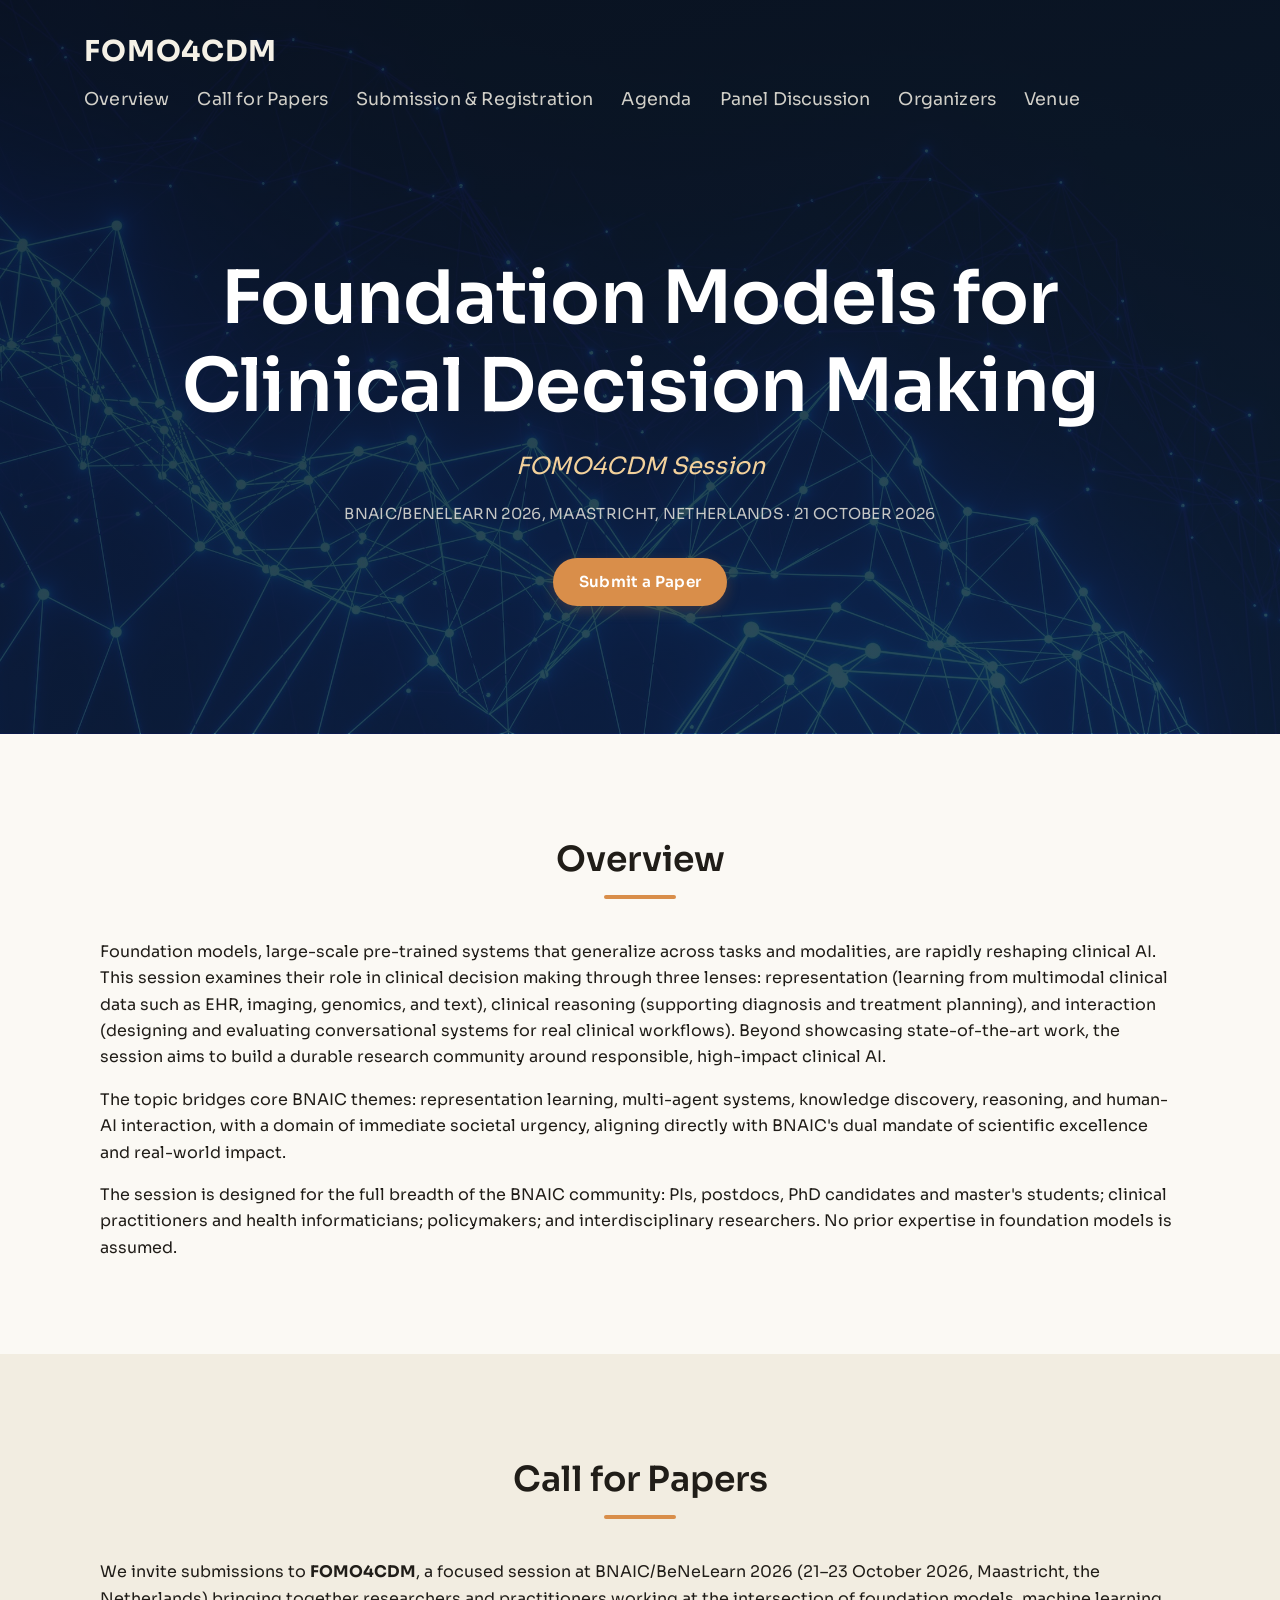
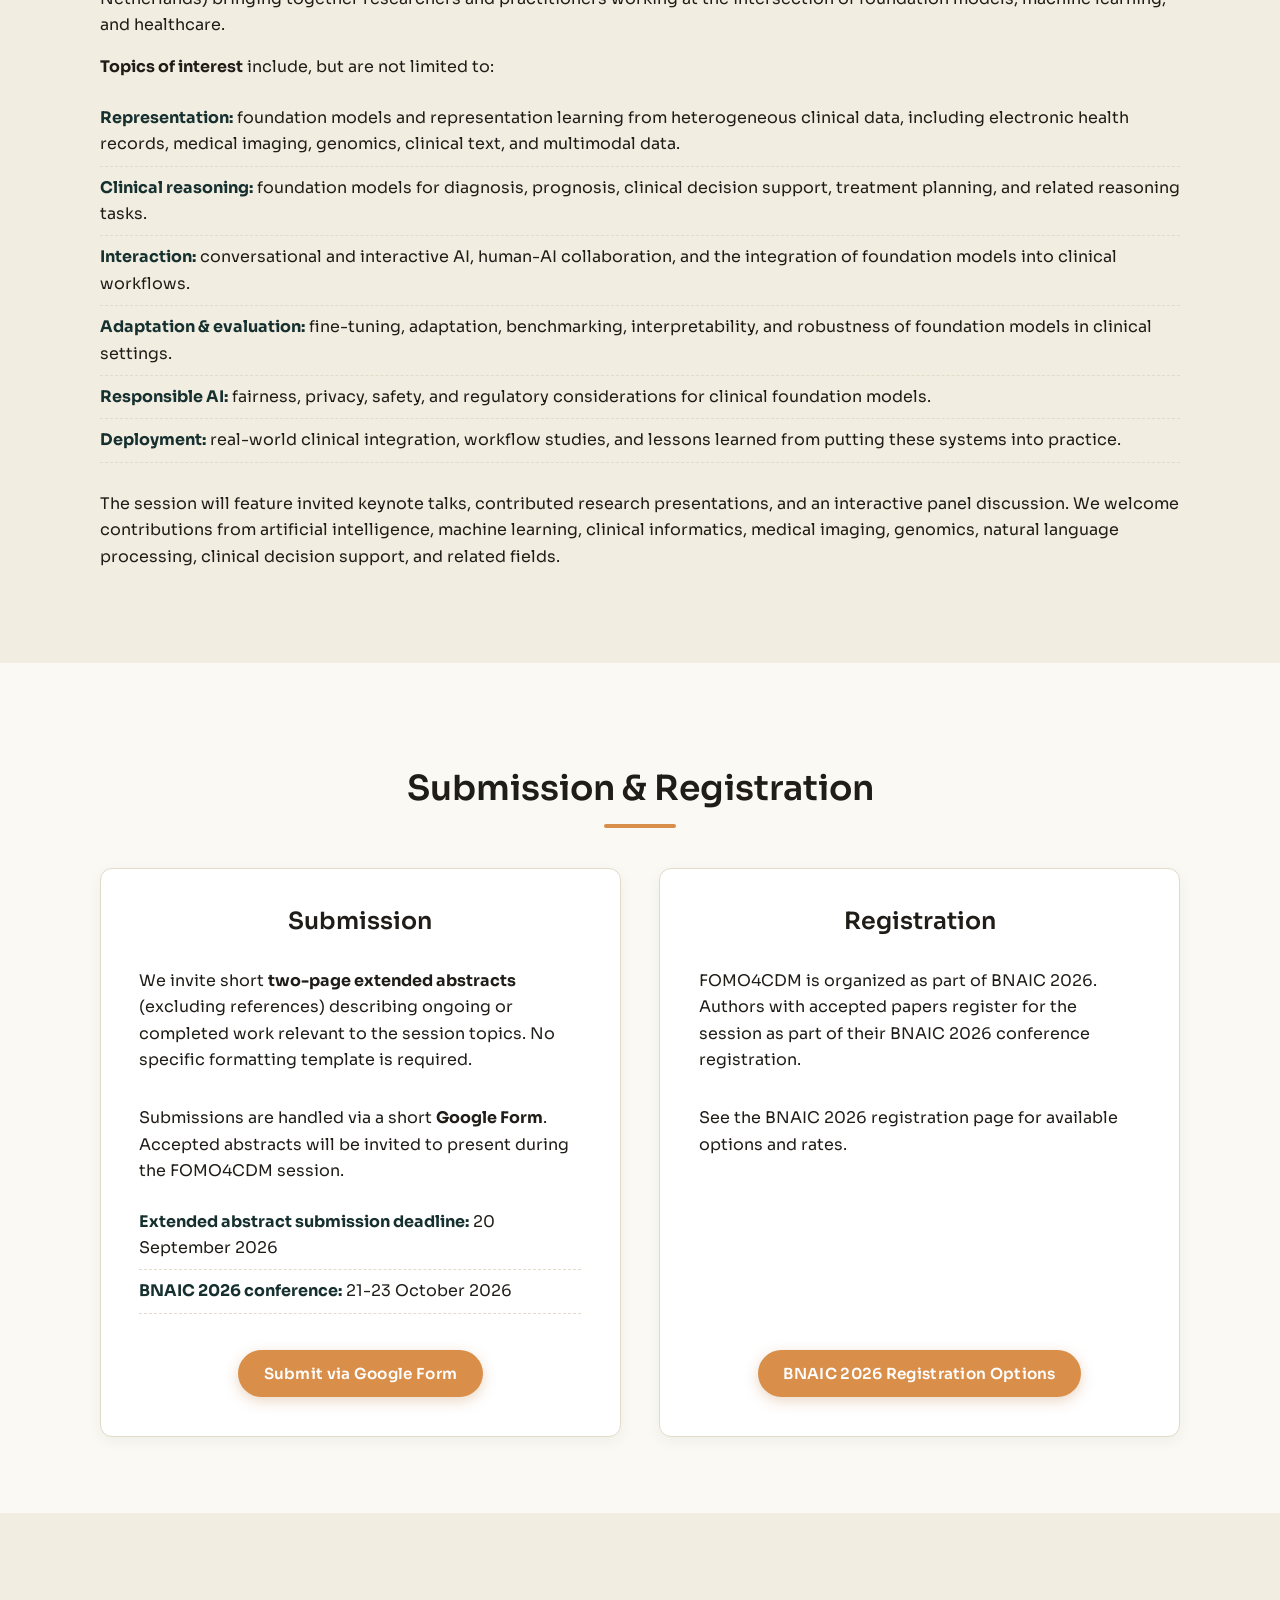
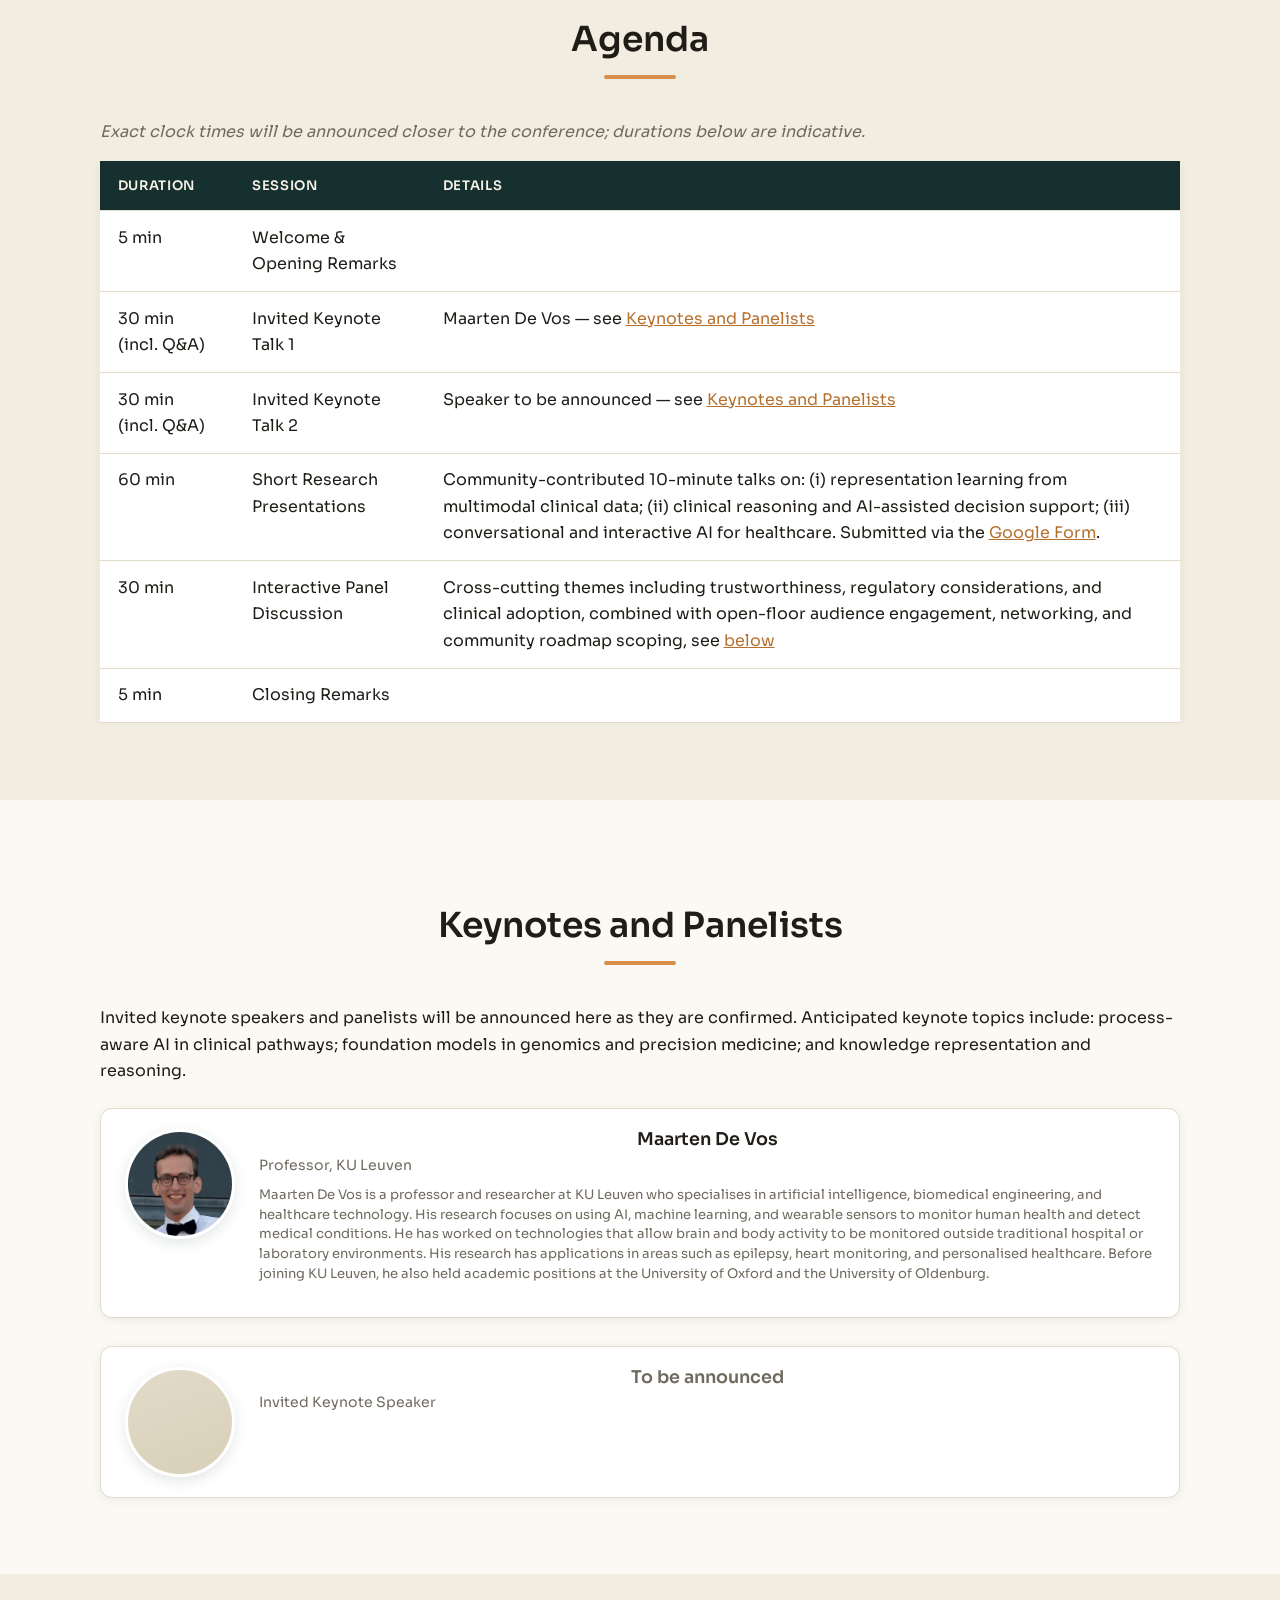
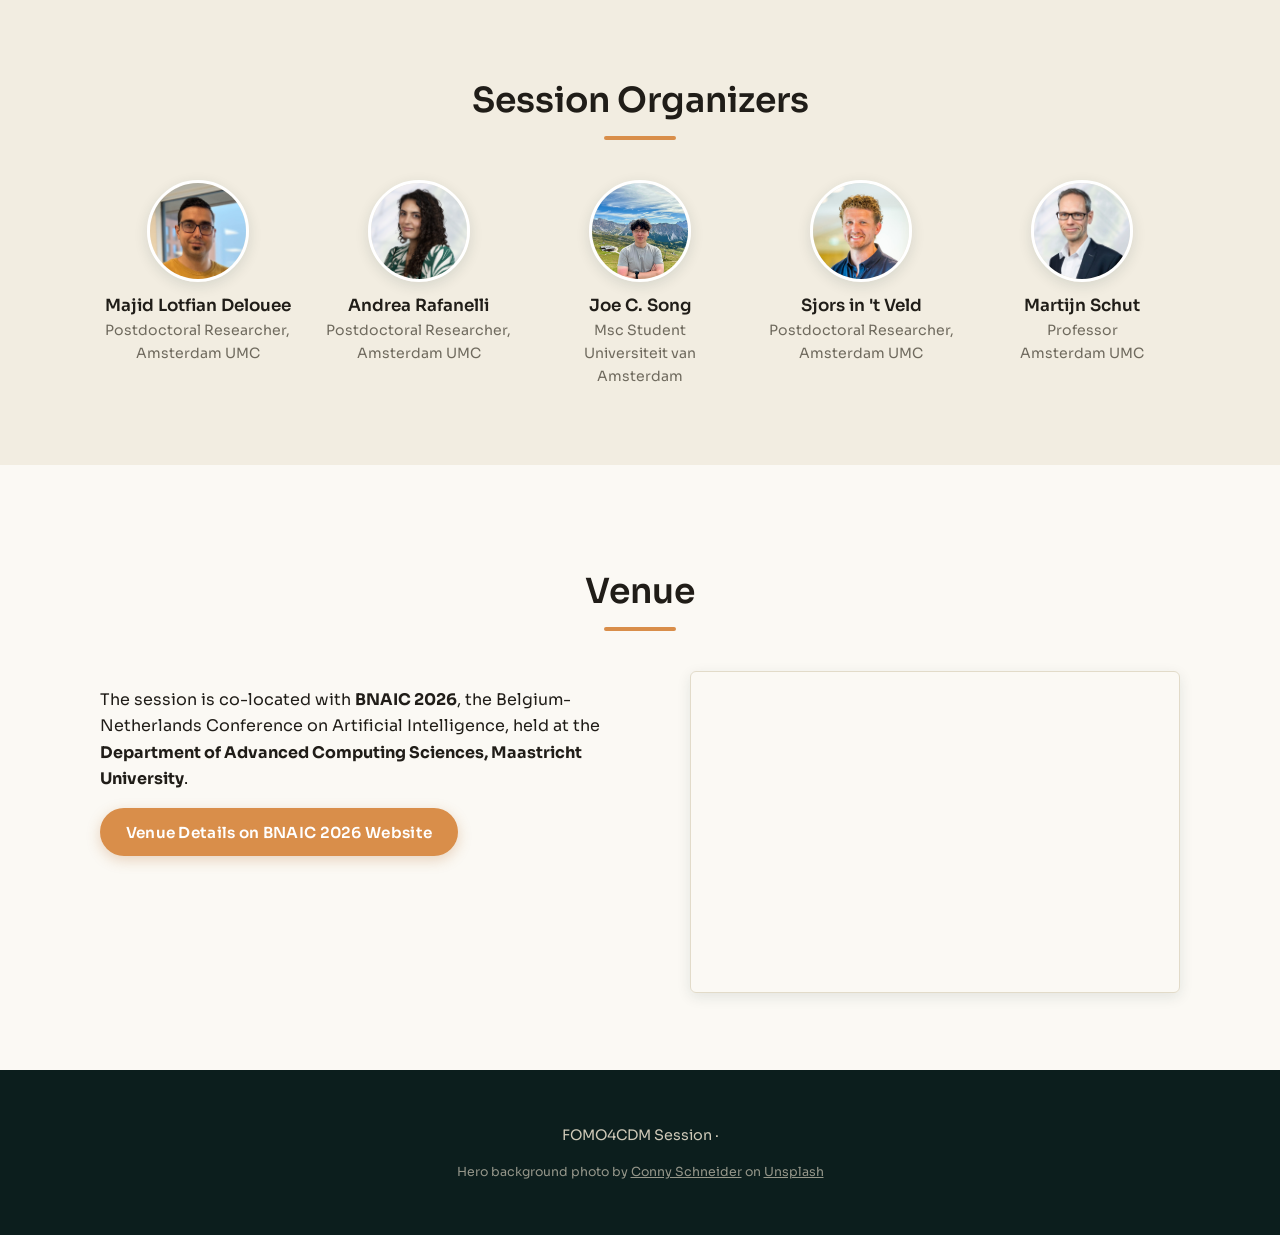
==== index.html @ 5bef4556 "fix: bio" ====
<!DOCTYPE html>
<html lang="en">
<head>
  <meta charset="UTF-8" />
  <meta name="viewport" content="width=device-width, initial-scale=1.0" />
  <title>FOMO4CDM: Foundation Models for Clinical Decision Making</title>
  <link rel="preconnect" href="https://fonts.googleapis.com" />
  <link rel="preconnect" href="https://fonts.gstatic.com" crossorigin />
  <link
    href="https://fonts.googleapis.com/css2?family=Sora:wght@400;500;600;700;800&display=swap"
    rel="stylesheet"
  />
  <link rel="stylesheet" href="css/style.css" />
</head>
<body>

  <header class="hero">
    <nav class="navbar">
      <div class="nav-title">FOMO4CDM</div>
      <button class="nav-toggle" aria-label="Toggle navigation menu" aria-expanded="false" aria-controls="nav-links">
        <span></span><span></span><span></span>
      </button>
      <ul class="nav-links" id="nav-links">
        <li><a href="#overview">Overview</a></li>
        <li><a href="#cfp">Call for Papers</a></li>
        <li><a href="#submission">Submission &amp; Registration</a></li>
        <li><a href="#agenda">Agenda</a></li>
        <li><a href="#panel">Panel Discussion</a></li>
        <li><a href="#organizers">Organizers</a></li>
        <li><a href="#venue">Venue</a></li>
      </ul>
    </nav>
    <div class="hero-content">
      <h1>Foundation Models for Clinical Decision Making</h1>
      <p class="hero-subtitle">FOMO4CDM Session</p>
      <p class="hero-meta">BNAIC/BeNeLearn 2026, Maastricht, Netherlands &middot; 21 October 2026 </p>
      <a class="btn" href="#submission">Submit a Paper</a>
    </div>
  </header>

  <main>

    <section id="overview" class="section">
      <h2>Overview</h2>
      <p>
        Foundation models,  large-scale pre-trained systems that generalize across tasks and modalities, are rapidly reshaping clinical AI. This session examines their role in clinical decision making through three lenses: representation (learning from multimodal clinical data such as EHR, imaging, genomics, and text), clinical reasoning (supporting diagnosis and treatment planning), and interaction (designing and evaluating conversational systems for real clinical workflows). Beyond showcasing state-of-the-art work, the session aims to build a durable research community around responsible, high-impact clinical AI.
      <p></p>
      <p>
        The topic bridges core BNAIC themes: representation learning, multi-agent systems, knowledge discovery, reasoning, and human-AI interaction, with a domain of immediate societal urgency, aligning directly with BNAIC's dual mandate of scientific excellence and real-world impact.
      </p>
      <p>
        The session is designed for the full breadth of the BNAIC community: PIs, postdocs, PhD candidates and master's students; clinical practitioners and health informaticians; policymakers; and interdisciplinary researchers. No prior expertise in foundation models is assumed.
      </p>
  
    </section>

    <section id="cfp" class="section alt">
      <h2>Call for Papers</h2>
      <p>
        We invite submissions to <strong>FOMO4CDM</strong>, a focused session at BNAIC/BeNeLearn 2026 (21&ndash;23 October 2026, Maastricht, the Netherlands) bringing together researchers and practitioners working at the intersection of foundation models, machine learning, and healthcare.
      </p>
      <p>
        <strong>Topics of interest</strong> include, but are not limited to:
      </p>
      <ul class="key-dates">
        <li><strong>Representation:</strong> foundation models and representation learning from heterogeneous clinical data, including electronic health records, medical imaging, genomics, clinical text, and multimodal data.</li>
        <li><strong>Clinical reasoning:</strong> foundation models for diagnosis, prognosis, clinical decision support, treatment planning, and related reasoning tasks.</li>
        <li><strong>Interaction:</strong> conversational and interactive AI, human-AI collaboration, and the integration of foundation models into clinical workflows.</li>
        <li><strong>Adaptation &amp; evaluation:</strong> fine-tuning, adaptation, benchmarking, interpretability, and robustness of foundation models in clinical settings.</li>
        <li><strong>Responsible AI:</strong> fairness, privacy, safety, and regulatory considerations for clinical foundation models.</li>
        <li><strong>Deployment:</strong> real-world clinical integration, workflow studies, and lessons learned from putting these systems into practice.</li>
      </ul>
      <p>
        The session will feature invited keynote talks, contributed research presentations, and an interactive panel discussion. We welcome contributions from artificial intelligence, machine learning, clinical informatics, medical imaging, genomics, natural language processing, clinical decision support, and related fields.
      </p>
    </section>

    <section id="submission" class="section">
      <h2>Submission &amp; Registration</h2>
      <div class="split-grid">
        <div class="split-card">
          <h3>Submission</h3>
          <p>
            We invite short <strong>two-page extended abstracts</strong> (excluding references) describing ongoing or completed work relevant to the session topics. No specific formatting template is required.
          </p>
          <p>
            Submissions are handled via a short <strong>Google Form</strong>. Accepted abstracts will be invited to present during the FOMO4CDM session.
          </p>
          <ul class="key-dates">
            <li><strong>Extended abstract submission deadline:</strong> 20 September 2026</li>
            <li><strong>BNAIC 2026 conference:</strong> 21-23 October 2026</li>
          </ul>
          <div class="center">
          <a class="btn" href="https://forms.gle/H6KcjGtiGJnSQRveA" target="_blank" rel="noopener">
            Submit via Google Form
          </a>
          </div>
        </div>
        <div class="split-card" id="registration">
          <h3>Registration</h3>
          <p>
            FOMO4CDM is organized as part of BNAIC 2026. Authors with accepted papers register for the session as part of their BNAIC 2026 conference registration.
          </p>
          <p>
            See the BNAIC 2026 registration page for available options and rates.
          </p>
          <div class="center">
          <a class="btn" href="https://www.maastrichtuniversity.nl/bnaic2026/registration" target="_blank" rel="noopener">
            BNAIC 2026 Registration Options
          </a>
          </div>
        </div>
      </div>
    </section>

    <section id="agenda" class="section alt">
      <h2>Agenda</h2>
      <p class="section-intro">Exact clock times will be announced closer to the conference; durations below are indicative.</p>

      <div class="table-scroll">
        <table class="agenda-table">
          <thead>
            <tr>
              <th>Duration</th>
              <th>Session</th>
              <th>Details</th>
            </tr>
          </thead>
          <tbody>
            <tr>
              <td>5 min</td>
              <td>Welcome &amp; Opening Remarks</td>
              <td></td>
            </tr>
            <tr>
              <td>30 min (incl. Q&amp;A)</td>
              <td>Invited Keynote Talk 1</td>
              <td>Maarten De Vos &mdash; see <a href="#panel">Keynotes and Panelists</a></td>
            </tr>
            <tr>
              <td>30 min (incl. Q&amp;A)</td>
              <td>Invited Keynote Talk 2</td>
              <td>Speaker to be announced &mdash; see <a href="#panel">Keynotes and Panelists</a></td>
            </tr>
            <tr>
              <td>60 min</td>
              <td>Short Research Presentations</td>
              <td>Community-contributed 10-minute talks on: (i) representation learning from multimodal clinical data; (ii) clinical reasoning and AI-assisted decision support; (iii) conversational and interactive AI for healthcare. Submitted via the <a href="#submission">Google Form</a>.</td>
            </tr>
            <tr>
              <td>30 min</td>
              <td>Interactive Panel Discussion</td>
              <td>Cross-cutting themes including trustworthiness, regulatory considerations, and clinical adoption, combined with open-floor audience engagement, networking, and community roadmap scoping, see <a href="#panel">below</a></td>
            </tr>
            <tr>
              <td>5 min</td>
              <td>Closing Remarks</td>
              <td></td>
            </tr>
          </tbody>
        </table>
      </div>
    </section>

    <section id="panel" class="section">
      <h2>Keynotes and Panelists</h2>
      <p>
        Invited keynote speakers and panelists will be announced here as they are confirmed. Anticipated keynote topics include: process-aware AI in clinical pathways; foundation models in genomics and precision medicine; and knowledge representation and reasoning.
      </p>
      <div class="speaker-list">
        <div class="speaker-card">
          <img class="speaker-photo" src="assets/devos.jpg" alt="Maarten De Vos" />
          <div class="speaker-info">
            <h3>Maarten De Vos</h3>
            <p class="affiliation">Professor, KU Leuven</p>
            <p class="bio">Maarten De Vos is a professor and researcher at KU Leuven who specialises in artificial intelligence, biomedical engineering, and healthcare technology. His research focuses on using AI, machine learning, and wearable sensors to monitor human health and detect medical conditions. He has worked on technologies that allow brain and body activity to be monitored outside traditional hospital or laboratory environments. His research has applications in areas such as epilepsy, heart monitoring, and personalised healthcare. Before joining KU Leuven, he also held academic positions at the University of Oxford and the University of Oldenburg.</p>
          </div>
        </div>
        <div class="speaker-card speaker-card--tba">
          <div class="speaker-photo speaker-photo--placeholder"></div>
          <div class="speaker-info">
            <h3>To be announced</h3>
            <p class="affiliation">Invited Keynote Speaker</p>
          </div>
        </div>
      </div>
    </section>

    <section id="organizers" class="section alt">
      <h2>Session Organizers</h2>
      <div class="people-grid people-grid--fixed5">
        <div class="person">
          <img class="person-photo" src="assets/majid.jpeg" alt="Majid Lotfian Delouee" />
          <h3>Majid Lotfian Delouee</h3>
          <p class="affiliation">Postdoctoral Researcher, Amsterdam UMC</p>
        </div>
        <div class="person">
          <img class="person-photo" src="assets/andrea.jpg" alt="Andrea Rafanelli" />
          <h3>Andrea Rafanelli</h3>
          <p class="affiliation">Postdoctoral Researcher, Amsterdam UMC</p>
        </div>
        <div class="person">
          <img class="person-photo" src="assets/joe.jpg" alt="Joe C. Song" />
          <h3>Joe C. Song</h3>
          <p class="affiliation">Msc Student<br>Universiteit van Amsterdam</p>
        </div>
        <div class="person">
          <img class="person-photo" src="assets/sjors.jpg" alt="Sjors in 't Veld" />
          <h3>Sjors in 't Veld</h3>
          <p class="affiliation">Postdoctoral Researcher, Amsterdam UMC</p>
        </div>
      <div class="person">
          <img class="person-photo" src="assets/schut.jpg" alt="Martijn Schut" />
          <h3>Martijn Schut</h3>
          <p class="affiliation">Professor<br>Amsterdam UMC</p>
        </div>
      </div>
    </section>
        
    <section id="venue" class="section">
      <h2>Venue</h2>
      <div class="venue-content">
        <div class="venue-info">
          <p>
            The session is co-located with <strong>BNAIC 2026</strong>, the
            Belgium-Netherlands Conference on Artificial Intelligence, held at the
            <strong>Department of Advanced Computing Sciences, Maastricht University</strong>.
          </p>
        
          <a class="btn" href="https://www.maastrichtuniversity.nl/bnaic2026/venue" target="_blank" rel="noopener">
            Venue Details on BNAIC 2026 Website
          </a>
        </div>
        <div class="venue-map">
          <iframe
            src="https://www.google.com/maps?q=Paul-Henri+Spaaklaan+1,+6229+EN+Maastricht,+Netherlands&output=embed"
            width="100%"
            height="320"
            style="border:0"
            loading="lazy"
            referrerpolicy="no-referrer-when-downgrade"
            title="Map of the Department of Advanced Computing Sciences, Maastricht"
          ></iframe>
        </div>
      </div>
    </section>

  </main>

  <footer class="footer">
    <p>FOMO4CDM Session &middot;</p>
    <p class="credit">
      Hero background photo by
      <a href="https://unsplash.com/@choys_" target="_blank" rel="noopener">Conny Schneider</a>
      on <a href="https://unsplash.com" target="_blank" rel="noopener">Unsplash</a>
    </p>
  </footer>

  <script src="js/script.js"></script>
</body>
</html>
---- css/style.css ----
:root {
  --color-bg: #fbf9f4;
  --color-bg-alt: #f2ede1;
  --color-text: #201d18;
  --color-muted: #6f6a5e;
  --color-accent: #d98e4a;
  --color-accent-dark: #b6702e;
  --color-accent-light: #f3d19b;
  --color-ink: #16302f;
  --color-ink-deep: #0c1e1d;
  --color-border: #e2dbc9;
  --max-width: min(1160px, 92vw);
  --font-display: "Sora", -apple-system, "Segoe UI", Roboto, Helvetica, Arial, sans-serif;
  --font-body: "Sora", -apple-system, "Segoe UI", Roboto, Helvetica, Arial, sans-serif;
}

* {
  box-sizing: border-box;
}

body {
  margin: 0;
  font-family: var(--font-body);
  color: var(--color-text);
  background: var(--color-bg);
  line-height: 1.65;
  -webkit-font-smoothing: antialiased;
}

h1, h2, h3 {
  font-family: var(--font-display);
  line-height: 1.2;
  color: var(--color-text);
  font-weight: 600;
}

a {
  color: var(--color-accent-dark);
}

a:hover {
  color: var(--color-accent);
}

/* ---------- Hero ---------- */

.hero {
  position: relative;
  color: #f5f1e6;
  background:
    linear-gradient(165deg, rgba(9, 22, 32, 0.82), rgba(12, 34, 48, 0.78)),
    url("../assets/hero-bg.jpg");
  background-size: cover;
  background-position: center;
  background-repeat: no-repeat;
  overflow: hidden;
}

.navbar {
  display: flex;
  flex-wrap: wrap;
  align-items: center;
  justify-content: space-between;
  max-width: var(--max-width);
  margin: 0 auto;
  padding: 1.75rem 1.5rem;
  position: relative;
  z-index: 1;
}

.nav-title {
  font-family: var(--font-display);
  font-weight: 700;
  font-size: clamp(1.4rem, 1vw + 1.1rem, 1.8rem);
  letter-spacing: 0.03em;
  color: #f5f1e6;
}

.nav-links {
  display: flex;
  gap: 1.75rem;
  list-style: none;
  margin: 0.6rem 0 0;
  padding: 0;
  flex-wrap: wrap;
}

.nav-links a {
  color: #f5f1e6;
  text-decoration: none;
  font-size: clamp(1rem, 0.3vw + 0.9rem, 1.1rem);
  opacity: 0.85;
  letter-spacing: 0.01em;
  transition: opacity 0.15s ease;
}

.nav-links a:hover {
  opacity: 1;
  color: #f5f1e6;
}

.nav-toggle {
  display: none;
  flex-direction: column;
  justify-content: center;
  gap: 5px;
  width: 40px;
  height: 40px;
  padding: 0;
  border: none;
  background: transparent;
  cursor: pointer;
  z-index: 2;
}

.nav-toggle span {
  display: block;
  width: 100%;
  height: 2px;
  background: #f5f1e6;
  border-radius: 2px;
  transition: transform 0.2s ease, opacity 0.2s ease;
}

.nav-toggle.open span:nth-child(1) {
  transform: translateY(7px) rotate(45deg);
}

.nav-toggle.open span:nth-child(2) {
  opacity: 0;
}

.nav-toggle.open span:nth-child(3) {
  transform: translateY(-7px) rotate(-45deg);
}

.hero-content {
  max-width: var(--max-width);
  margin: 0 auto;
  padding: clamp(4rem, 9vw, 7rem) 1.5rem clamp(4.5rem, 10vw, 8rem);
  text-align: center;
  position: relative;
  z-index: 1;
}

.hero-content h1 {
  color: #fff;
  font-size: clamp(2.6rem, 4vw + 1.4rem, 4.6rem);
  letter-spacing: -0.01em;
  margin: 0 auto 1rem;
  max-width: 20ch;
}

.hero-subtitle {
  font-family: var(--font-display);
  font-style: italic;
  font-size: clamp(1.2rem, 0.6vw + 1rem, 1.5rem);
  color: var(--color-accent-light);
  margin: 0 0 0.75rem;
}

.hero-meta {
  opacity: 0.8;
  margin-bottom: 2rem;
  font-size: 0.95rem;
  letter-spacing: 0.02em;
  text-transform: uppercase;
}

.btn {
  display: inline-block;
  background: var(--color-accent);
  color: #fff;
  padding: 0.7rem 1.6rem;
  border-radius: 999px;
  text-decoration: none;
  font-weight: 600;
  font-size: 0.95rem;
  letter-spacing: 0.02em;
  box-shadow: 0 4px 14px rgba(182, 112, 46, 0.28);
  transition: transform 0.15s ease, box-shadow 0.15s ease, background 0.15s ease;
}

.btn:hover {
  background: var(--color-accent-dark);
  color: #fff;
  transform: translateY(-1px);
  box-shadow: 0 6px 18px rgba(182, 112, 46, 0.34);
}

/* ---------- Sections ---------- */

.section {
  padding: clamp(3rem, 6vw, 6rem) 0;
}

.section.alt {
  background: var(--color-bg-alt);
}

.section > * {
  max-width: var(--max-width);
  margin-left: auto;
  margin-right: auto;
  padding-left: clamp(1.5rem, 4vw, 2.5rem);
  padding-right: clamp(1.5rem, 4vw, 2.5rem);
}

.section h2 {
  position: relative;
  font-size: clamp(1.6rem, 1.2vw + 1.2rem, 2.3rem);
  padding-bottom: 1.15rem;
  margin-bottom: 2.5rem;
  text-align: center;
}

.section h2::after {
  content: "";
  position: absolute;
  left: 50%;
  bottom: 0;
  transform: translateX(-50%);
  width: 72px;
  height: 4px;
  border-radius: 2px;
  background: var(--color-accent);
}

.section h3 {
  font-size: clamp(1.2rem, 0.6vw + 1rem, 1.5rem);
  margin-top: 2.5rem;
  margin-bottom: 1rem;
  text-align: center;
}

.section-intro {
  color: var(--color-muted);
  font-style: italic;
}

/* ---------- People ---------- */

.people-grid {
  display: grid;
  grid-template-columns: repeat(auto-fit, minmax(150px, 210px));
  justify-content: center;
  gap: clamp(1rem, 2vw, 2rem);
}

.people-grid--fixed5 {
  grid-template-columns: repeat(5, minmax(0, 1fr));
}

.person {
  text-align: center;
}

.person-photo {
  display: block;
  width: clamp(100px, 8vw, 132px);
  height: clamp(100px, 8vw, 132px);
  border-radius: 50%;
  background: linear-gradient(160deg, var(--color-border), #d8cfb8);
  object-fit: cover;
  margin: 0 auto 0.85rem;
  border: 3px solid #fff;
  box-shadow: 0 4px 14px rgba(22, 48, 47, 0.12);
}

.person h3 {
  margin: 0 0 0.2rem;
  font-size: 1.05rem;
}

.affiliation {
  color: var(--color-muted);
  font-size: 0.88rem;
  margin: 0;
}

.bio {
  font-size: 0.82rem;
  color: var(--color-muted);
  margin-top: 0.5rem;
  line-height: 1.5;
  text-align: left;
}

/* ---------- Speaker cards (keynotes/panelists) ---------- */

.speaker-list {
  display: flex;
  flex-direction: column;
  gap: 1.75rem;
  margin-top: 1.5rem;
}

.speaker-card {
  display: flex;
  gap: 1.5rem;
  align-items: flex-start;
  background: #fff;
  border: 1px solid var(--color-border);
  border-radius: 12px;
  padding: 1.25rem 1.5rem;
  box-shadow: 0 2px 10px rgba(22, 48, 47, 0.07);
}

.speaker-photo {
  flex-shrink: 0;
  width: 110px;
  height: 110px;
  border-radius: 50%;
  object-fit: cover;
  border: 3px solid #fff;
  box-shadow: 0 4px 14px rgba(22, 48, 47, 0.12);
}

.speaker-photo--placeholder {
  background: linear-gradient(160deg, var(--color-border), #d8cfb8);
}

.speaker-info {
  flex: 1;
}

.speaker-info h3 {
  margin: 0 0 0.2rem;
  font-size: 1.1rem;
}

.speaker-card--tba .speaker-info h3 {
  color: var(--color-muted);
}

@media (max-width: 520px) {
  .speaker-card {
    flex-direction: column;
    align-items: center;
    text-align: center;
  }
  .speaker-info .bio {
    text-align: left;
  }
}

/* ---------- Agenda ---------- */

.table-scroll {
  overflow-x: auto;
  -webkit-overflow-scrolling: touch;
}

.agenda-table {
  width: 100%;
  min-width: 480px;
  border-collapse: collapse;
  background: #fff;
  box-shadow: 0 2px 10px rgba(22, 48, 47, 0.06);
}

.agenda-table th,
.agenda-table td {
  text-align: left;
  padding: 0.85rem 1.1rem;
  border-bottom: 1px solid var(--color-border);
  vertical-align: top;
}

.agenda-table th {
  background: var(--color-ink);
  color: #f5f1e6;
  font-size: 0.82rem;
  text-transform: uppercase;
  letter-spacing: 0.05em;
  font-weight: 600;
}

.agenda-table tbody tr:hover {
  background: var(--color-bg-alt);
}

/* ---------- Call for papers ---------- */

.key-dates {
  list-style: none;
  margin-top: 0;
  margin-bottom: 1.75rem;
}

.key-dates li {
  padding: 0.5rem 0;
  border-bottom: 1px dashed var(--color-border);
}

.key-dates strong {
  color: var(--color-ink);
}

/* ---------- Split cards (Submission & Registration) ---------- */

.split-grid {
  display: grid;
  grid-template-columns: 1fr 1fr;
  gap: clamp(1.5rem, 3vw, 2.5rem);
}

.split-card {
  display: flex;
  flex-direction: column;
  background: #fff;
  border: 1px solid var(--color-border);
  border-radius: 12px;
  padding: clamp(1.75rem, 3vw, 2.5rem);
  box-shadow: 0 4px 14px rgba(22, 48, 47, 0.06);
}

.split-card h3 {
  margin-top: 0;
}

.split-card .key-dates {
  padding-left: 0;
}

.split-card .center {
  margin-top: auto;
  padding-top: 0.5rem;
}

.center {
  text-align: center;
}

@media (max-width: 800px) {
  .split-grid {
    grid-template-columns: 1fr;
  }
}

/* ---------- Venue ---------- */

.venue-content {
  display: grid;
  grid-template-columns: minmax(0, 1.1fr) minmax(0, 1fr);
  gap: clamp(2rem, 4vw, 3.25rem);
  align-items: start;
}

.venue-info .key-dates {
  margin-top: 1.25rem;
}

.venue-map {
  overflow: hidden;
  border-radius: 6px;
  border: 1px solid var(--color-border);
  box-shadow: 0 4px 14px rgba(22, 48, 47, 0.1);
  line-height: 0;
}

.venue-map iframe {
  display: block;
}

@media (max-width: 900px) {
  .people-grid {
    grid-template-columns: repeat(auto-fit, minmax(150px, 210px));
    justify-content: center;
  }
}

@media (max-width: 800px) {
  .venue-content {
    grid-template-columns: 1fr;
  }
}

/* ---------- Footer ---------- */

.footer {
  text-align: center;
  padding: 2.5rem 1.5rem;
  color: var(--color-muted);
  font-size: 0.9rem;
  background: var(--color-ink-deep);
}

.footer, .footer a {
  color: #cfc9b8;
}

.footer .credit {
  font-size: 0.78rem;
  opacity: 0.7;
  margin-top: 0.4rem;
}

.footer a:hover {
  color: var(--color-accent-light);
}

/* ---------- Scroll reveal ---------- */

.section {
  opacity: 0;
  transform: translateY(16px);
  transition: opacity 0.6s ease, transform 0.6s ease;
}

.section.visible {
  opacity: 1;
  transform: translateY(0);
}

/* ---------- Responsive ---------- */

@media (max-width: 640px) {
  .navbar {
    position: relative;
    align-items: center;
    z-index: 2;
  }

  .nav-toggle {
    display: flex;
  }

  .nav-links {
    display: none;
    flex-direction: column;
    align-items: flex-start;
    gap: 1rem;
    position: absolute;
    top: 100%;
    left: 0;
    right: 0;
    margin-top: 0.5rem;
    padding: 1.25rem 1.5rem;
    background: var(--color-ink-deep);
    border-radius: 12px;
    box-shadow: 0 12px 28px rgba(0, 0, 0, 0.25);
    z-index: 10;
  }

  .nav-links.open {
    display: flex;
  }

  .hero-content {
    padding-left: 1.25rem;
    padding-right: 1.25rem;
  }

  .hero-meta {
    font-size: 0.85rem;
  }

  .btn {
    padding: 0.7rem 1.4rem;
    font-size: 0.95rem;
  }

  .section h2 {
    margin-bottom: 1.5rem;
  }

  .people-grid {
    grid-template-columns: repeat(auto-fit, minmax(140px, 200px));
    justify-content: center;
    gap: 1.75rem;
  }

  .agenda-table th,
  .agenda-table td {
    padding: 0.65rem 0.85rem;
    font-size: 0.92rem;
  }
}
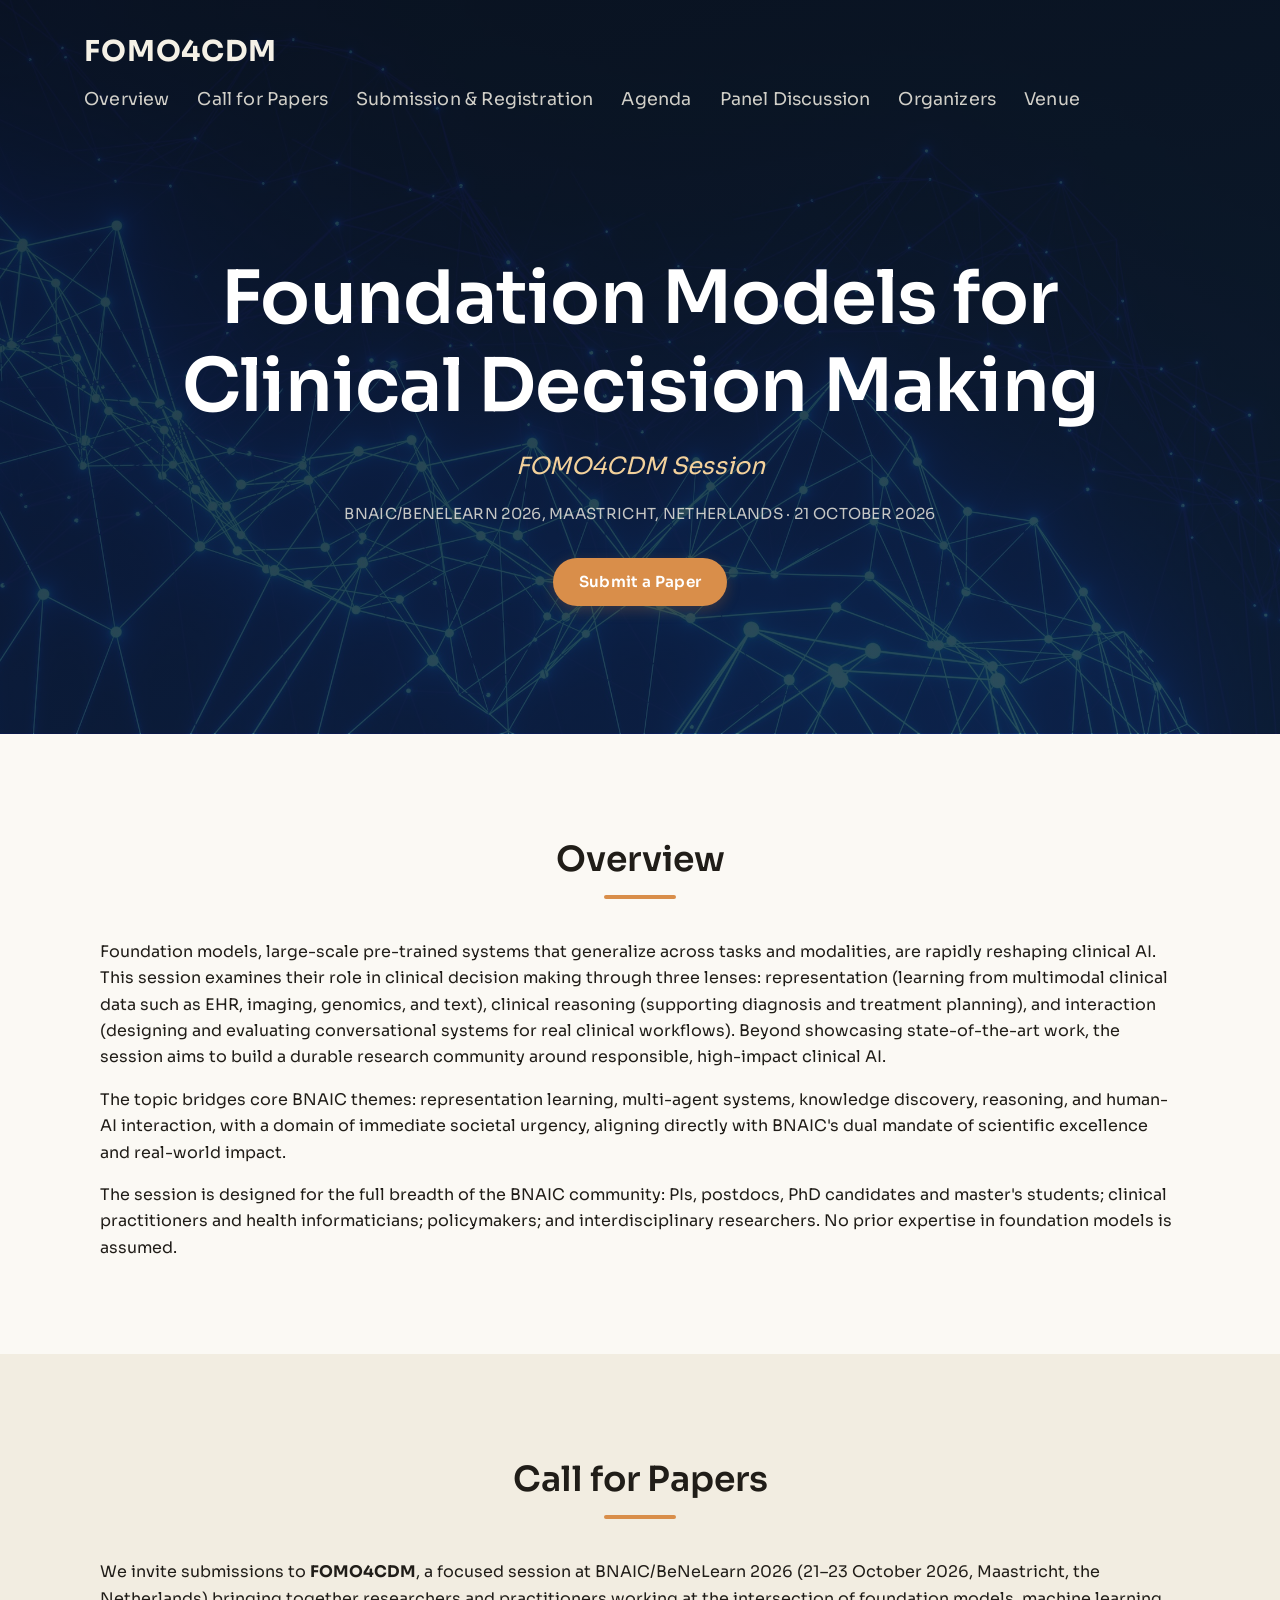
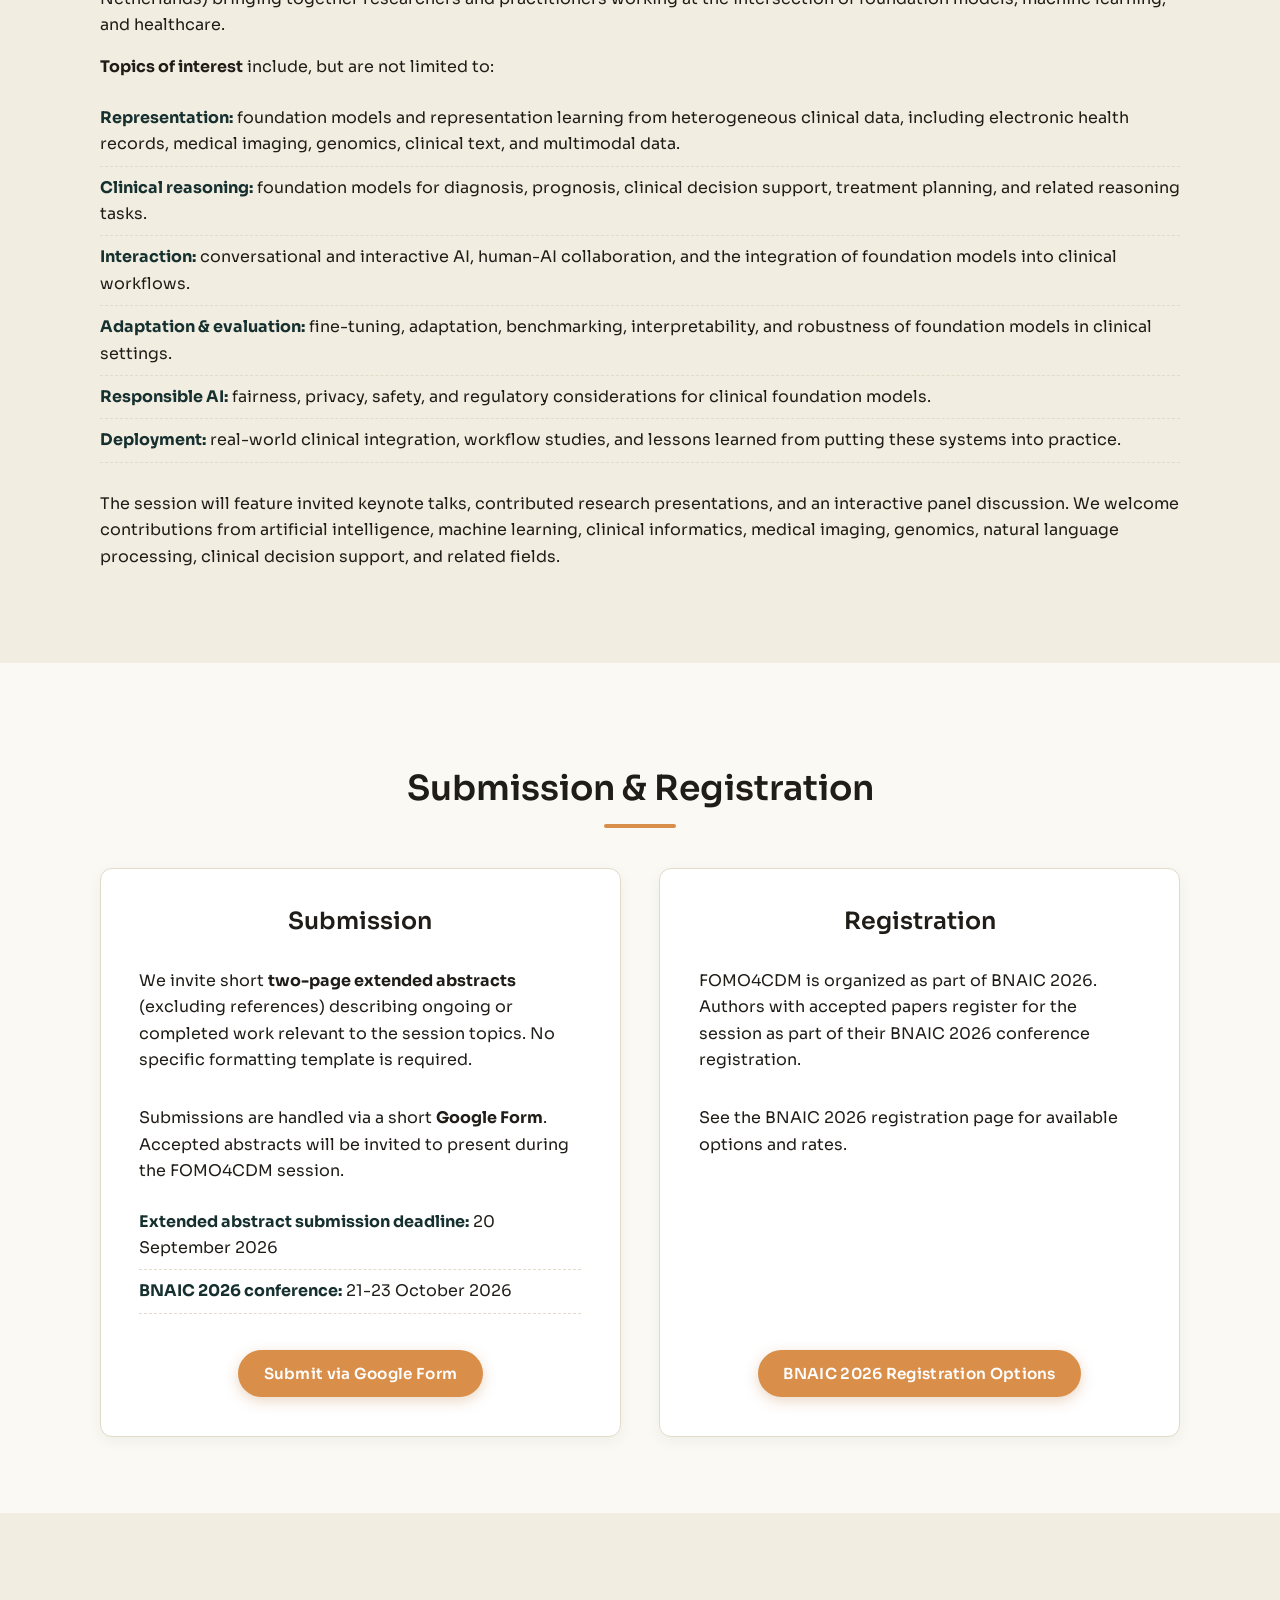
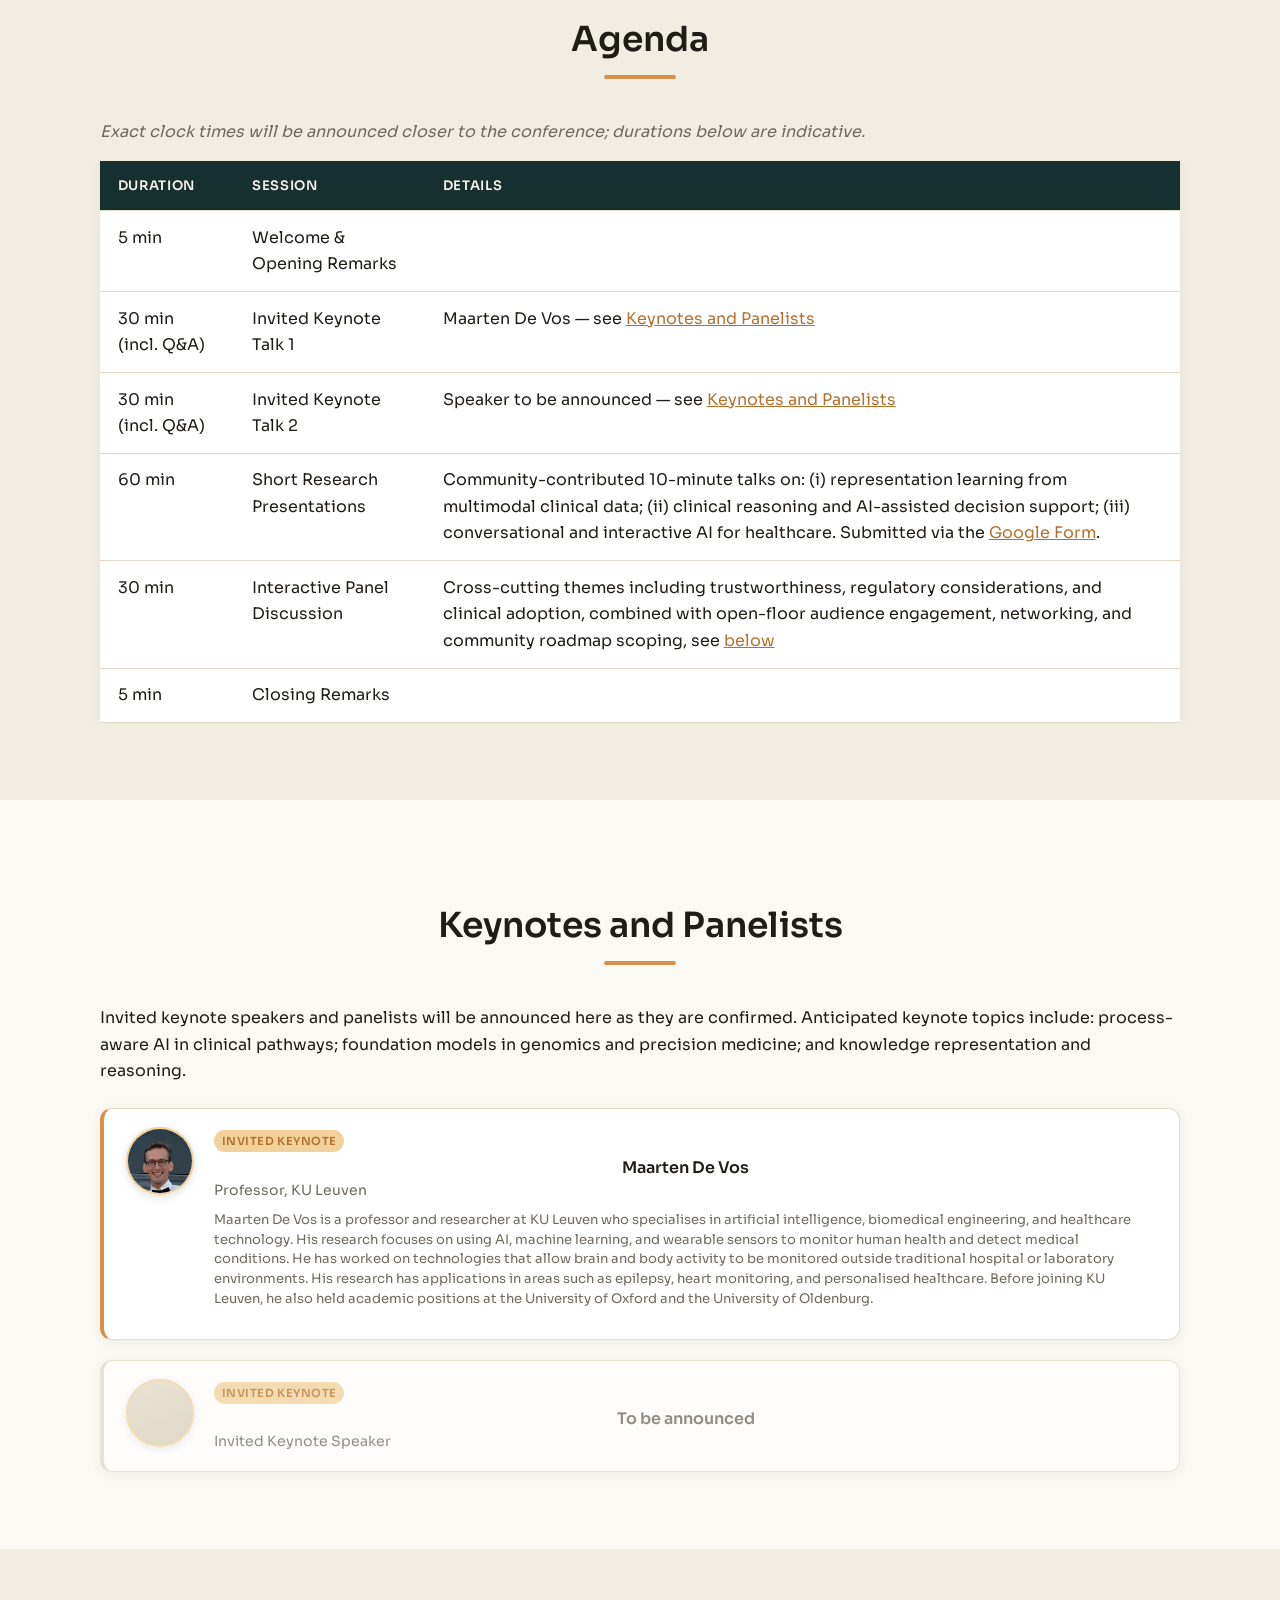
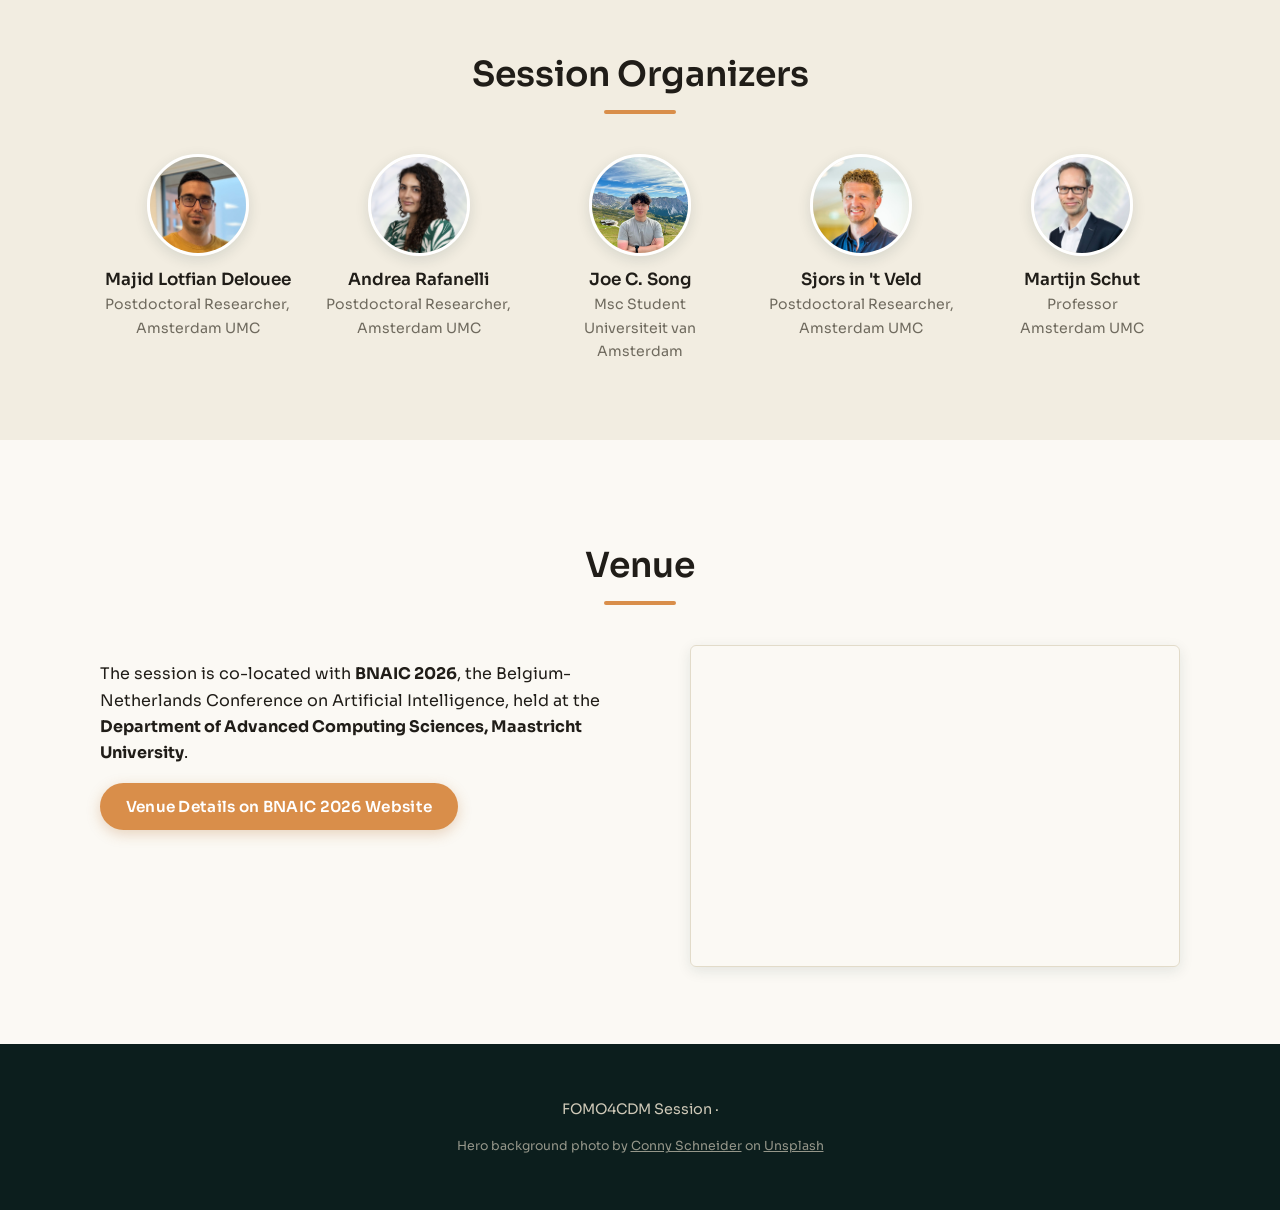
==== commit 90d6cee8: "fix: figure size" ====
--- a/index.html
+++ b/index.html
@@ -171,6 +171,7 @@
         <div class="speaker-card">
           <img class="speaker-photo" src="assets/devos.jpg" alt="Maarten De Vos" />
           <div class="speaker-info">
+            <span class="speaker-badge">Invited Keynote</span>
             <h3>Maarten De Vos</h3>
             <p class="affiliation">Professor, KU Leuven</p>
             <p class="bio">Maarten De Vos is a professor and researcher at KU Leuven who specialises in artificial intelligence, biomedical engineering, and healthcare technology. His research focuses on using AI, machine learning, and wearable sensors to monitor human health and detect medical conditions. He has worked on technologies that allow brain and body activity to be monitored outside traditional hospital or laboratory environments. His research has applications in areas such as epilepsy, heart monitoring, and personalised healthcare. Before joining KU Leuven, he also held academic positions at the University of Oxford and the University of Oldenburg.</p>
@@ -179,6 +180,7 @@
         <div class="speaker-card speaker-card--tba">
           <div class="speaker-photo speaker-photo--placeholder"></div>
           <div class="speaker-info">
+            <span class="speaker-badge">Invited Keynote</span>
             <h3>To be announced</h3>
             <p class="affiliation">Invited Keynote Speaker</p>
           </div>
--- a/css/style.css
+++ b/css/style.css
@@ -291,46 +291,73 @@
 .speaker-list {
   display: flex;
   flex-direction: column;
-  gap: 1.75rem;
+  gap: 1.25rem;
   margin-top: 1.5rem;
 }
 
 .speaker-card {
   display: flex;
-  gap: 1.5rem;
+  gap: 1.25rem;
   align-items: flex-start;
   background: #fff;
   border: 1px solid var(--color-border);
+  border-left: 4px solid var(--color-accent);
   border-radius: 12px;
-  padding: 1.25rem 1.5rem;
-  box-shadow: 0 2px 10px rgba(22, 48, 47, 0.07);
+  padding: 1.1rem 1.4rem;
+  box-shadow: 0 2px 12px rgba(22, 48, 47, 0.07);
+  transition: box-shadow 0.2s ease;
+}
+
+.speaker-card:hover {
+  box-shadow: 0 6px 24px rgba(22, 48, 47, 0.13);
 }
 
 .speaker-photo {
   flex-shrink: 0;
-  width: 110px;
-  height: 110px;
+  width: 68px;
+  height: 68px;
   border-radius: 50%;
   object-fit: cover;
-  border: 3px solid #fff;
-  box-shadow: 0 4px 14px rgba(22, 48, 47, 0.12);
+  object-position: top center;
+  border: 2px solid var(--color-accent-light);
+  box-shadow: 0 2px 8px rgba(22, 48, 47, 0.14);
 }
 
 .speaker-photo--placeholder {
+  display: block;
   background: linear-gradient(160deg, var(--color-border), #d8cfb8);
 }
 
 .speaker-info {
   flex: 1;
+  min-width: 0;
 }
 
 .speaker-info h3 {
-  margin: 0 0 0.2rem;
-  font-size: 1.1rem;
+  margin: 0 0 0.1rem;
+  font-size: 1rem;
+}
+
+.speaker-badge {
+  display: inline-block;
+  font-size: 0.7rem;
+  font-weight: 600;
+  letter-spacing: 0.05em;
+  text-transform: uppercase;
+  color: var(--color-accent-dark);
+  background: var(--color-accent-light);
+  border-radius: 20px;
+  padding: 0.15em 0.65em;
+  margin-bottom: 0.35rem;
 }
 
 .speaker-card--tba .speaker-info h3 {
   color: var(--color-muted);
+}
+
+.speaker-card--tba {
+  border-left-color: var(--color-border);
+  opacity: 0.75;
 }
 
 @media (max-width: 520px) {
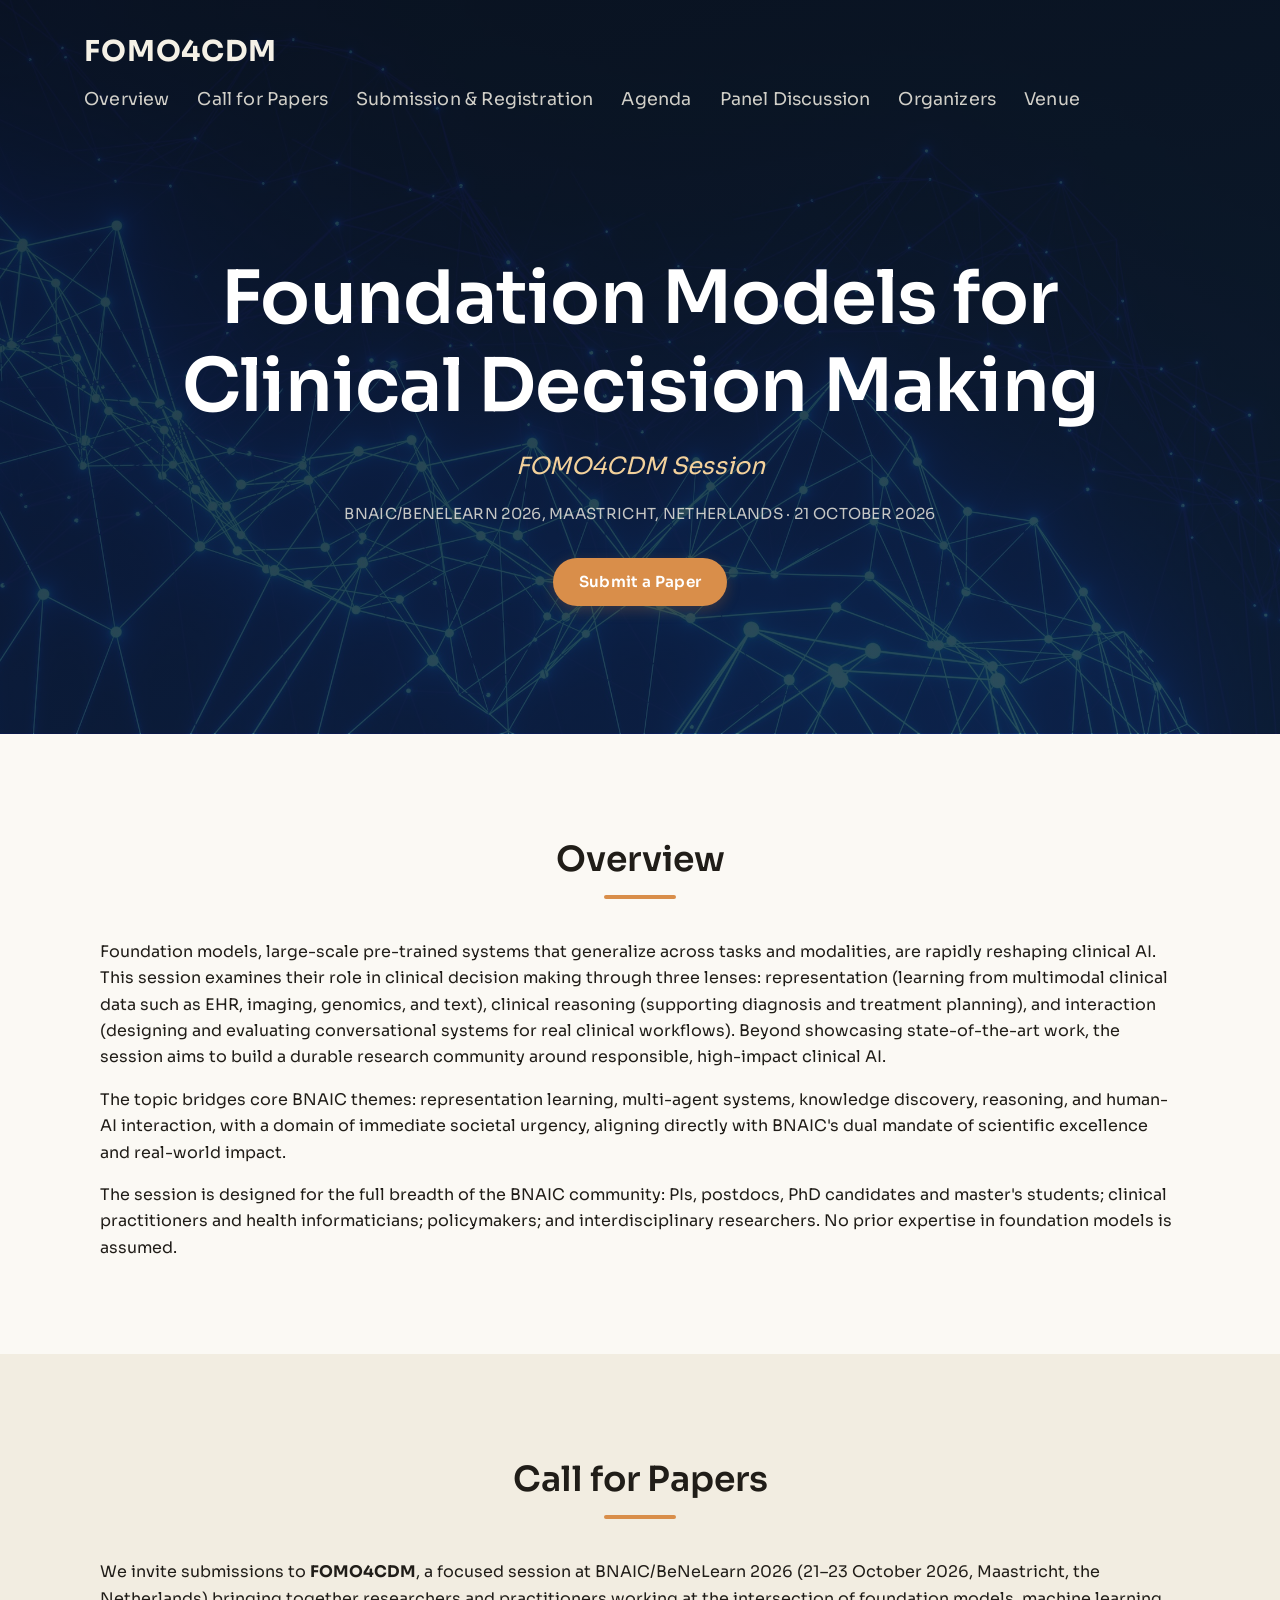
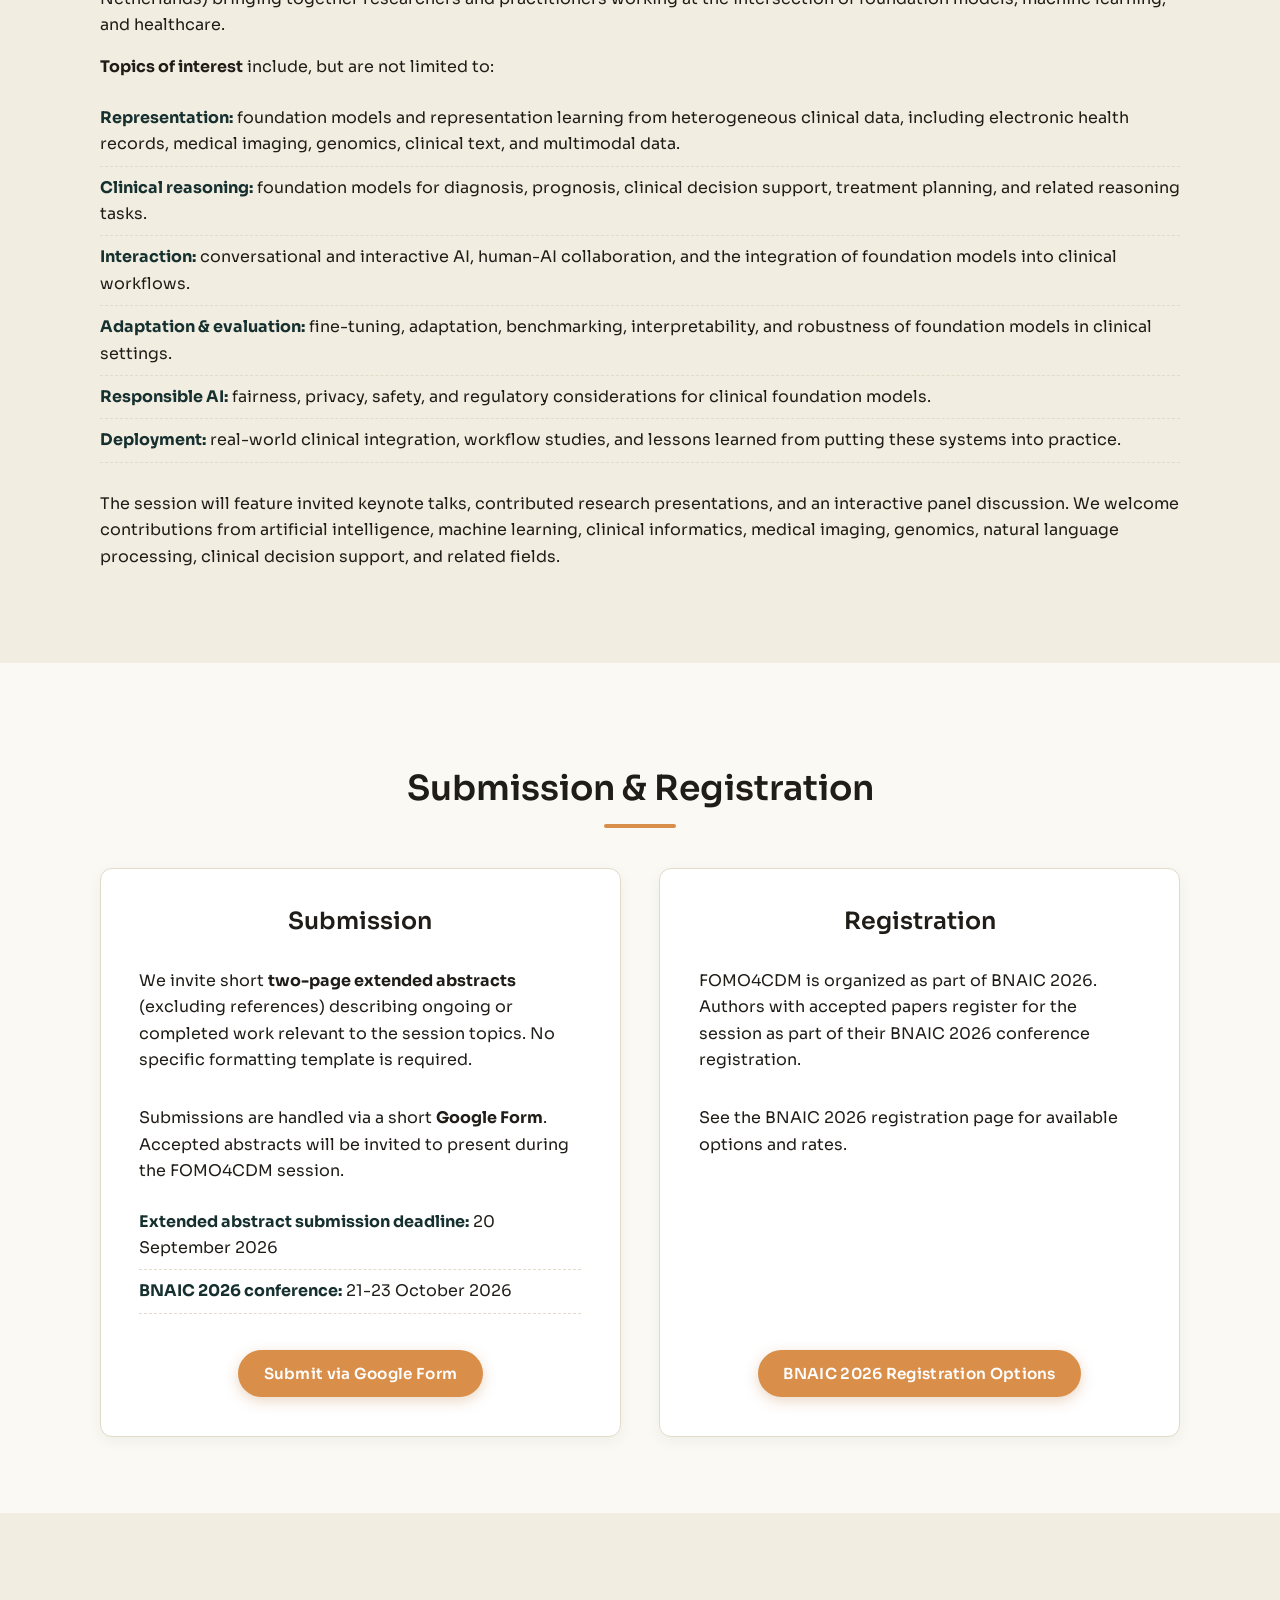
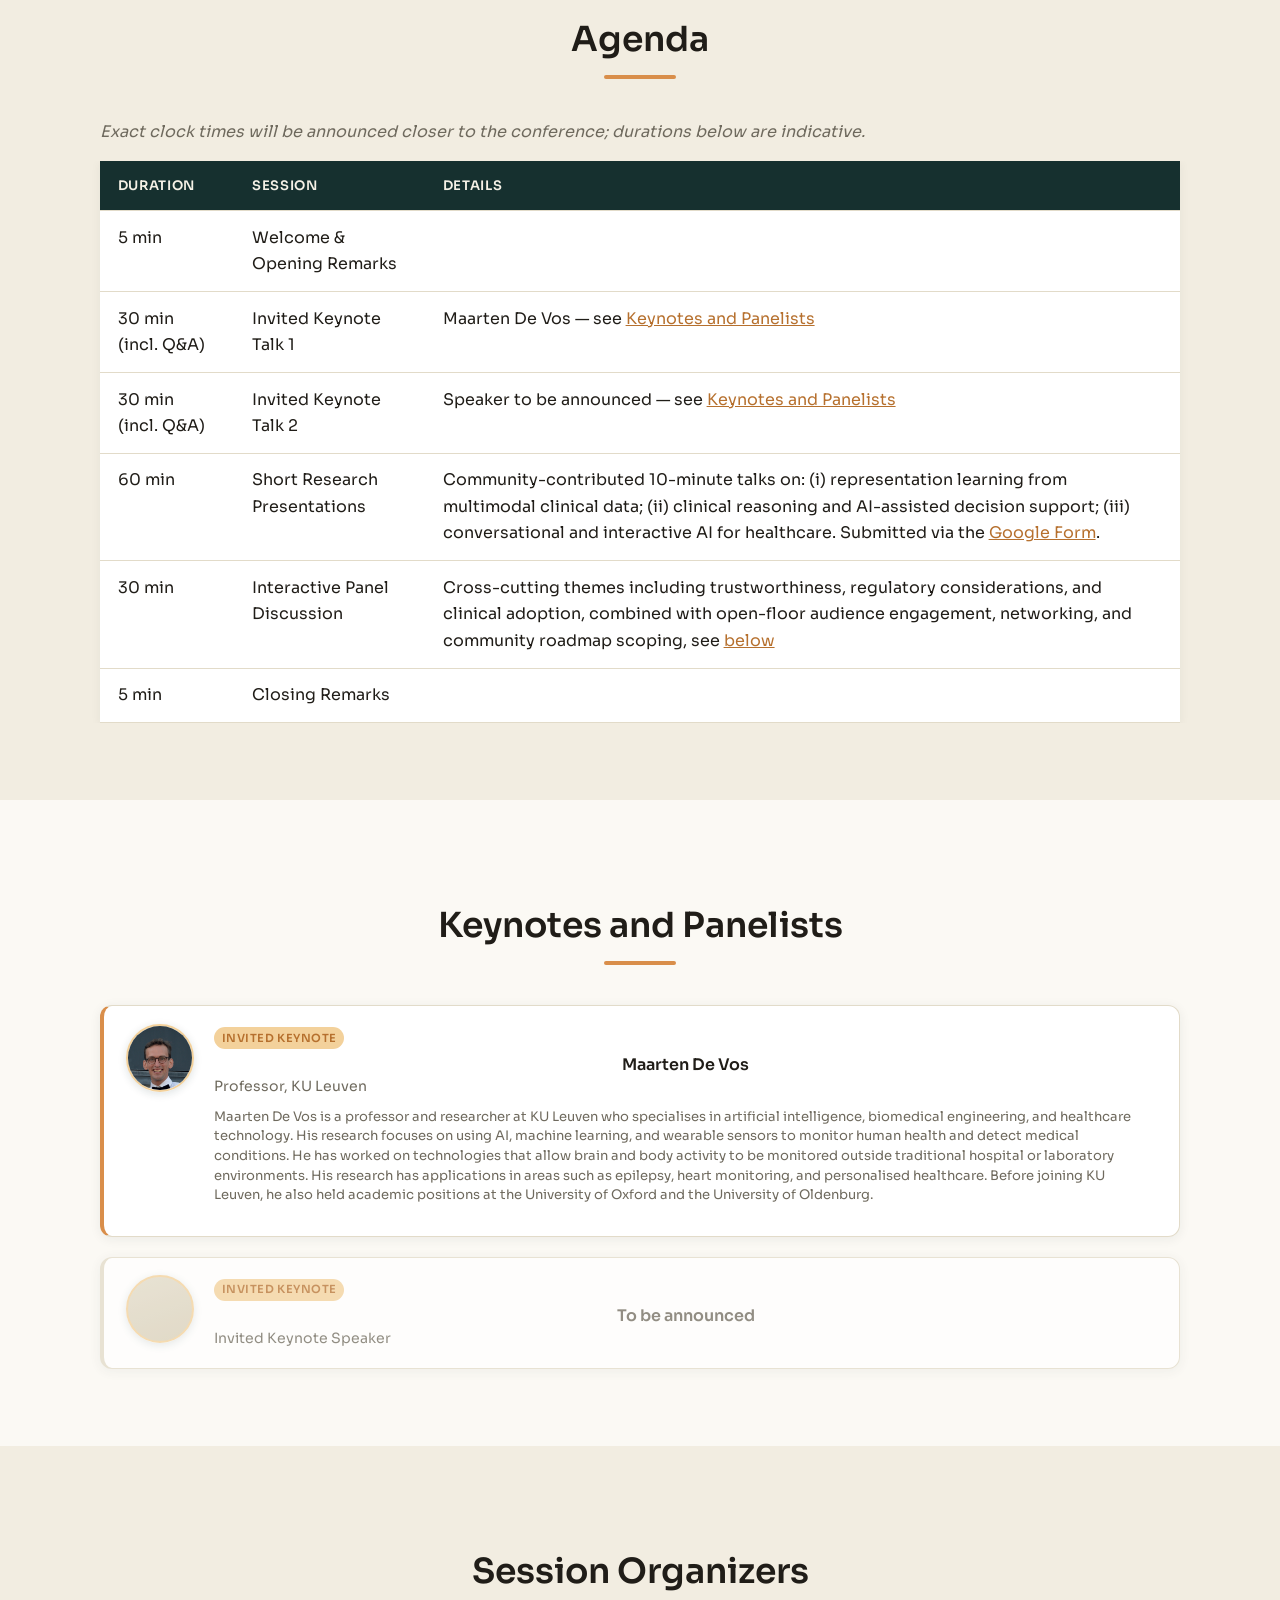
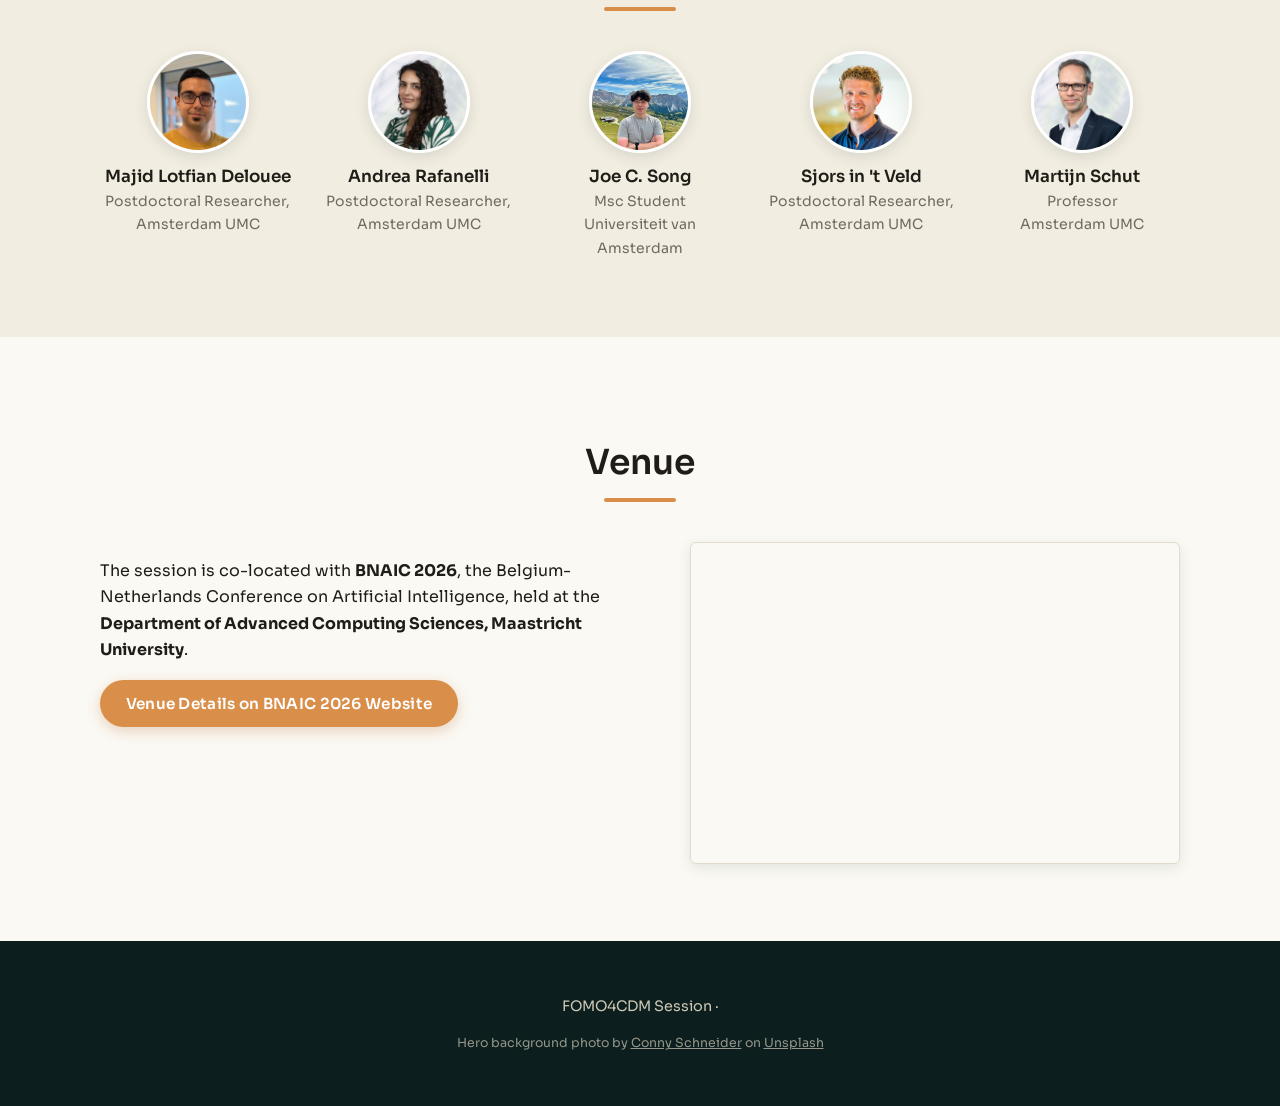
==== commit c8b0fdd0: "fix: remove intro" ====
--- a/index.html
+++ b/index.html
@@ -164,9 +164,6 @@
 
     <section id="panel" class="section">
       <h2>Keynotes and Panelists</h2>
-      <p>
-        Invited keynote speakers and panelists will be announced here as they are confirmed. Anticipated keynote topics include: process-aware AI in clinical pathways; foundation models in genomics and precision medicine; and knowledge representation and reasoning.
-      </p>
       <div class="speaker-list">
         <div class="speaker-card">
           <img class="speaker-photo" src="assets/devos.jpg" alt="Maarten De Vos" />
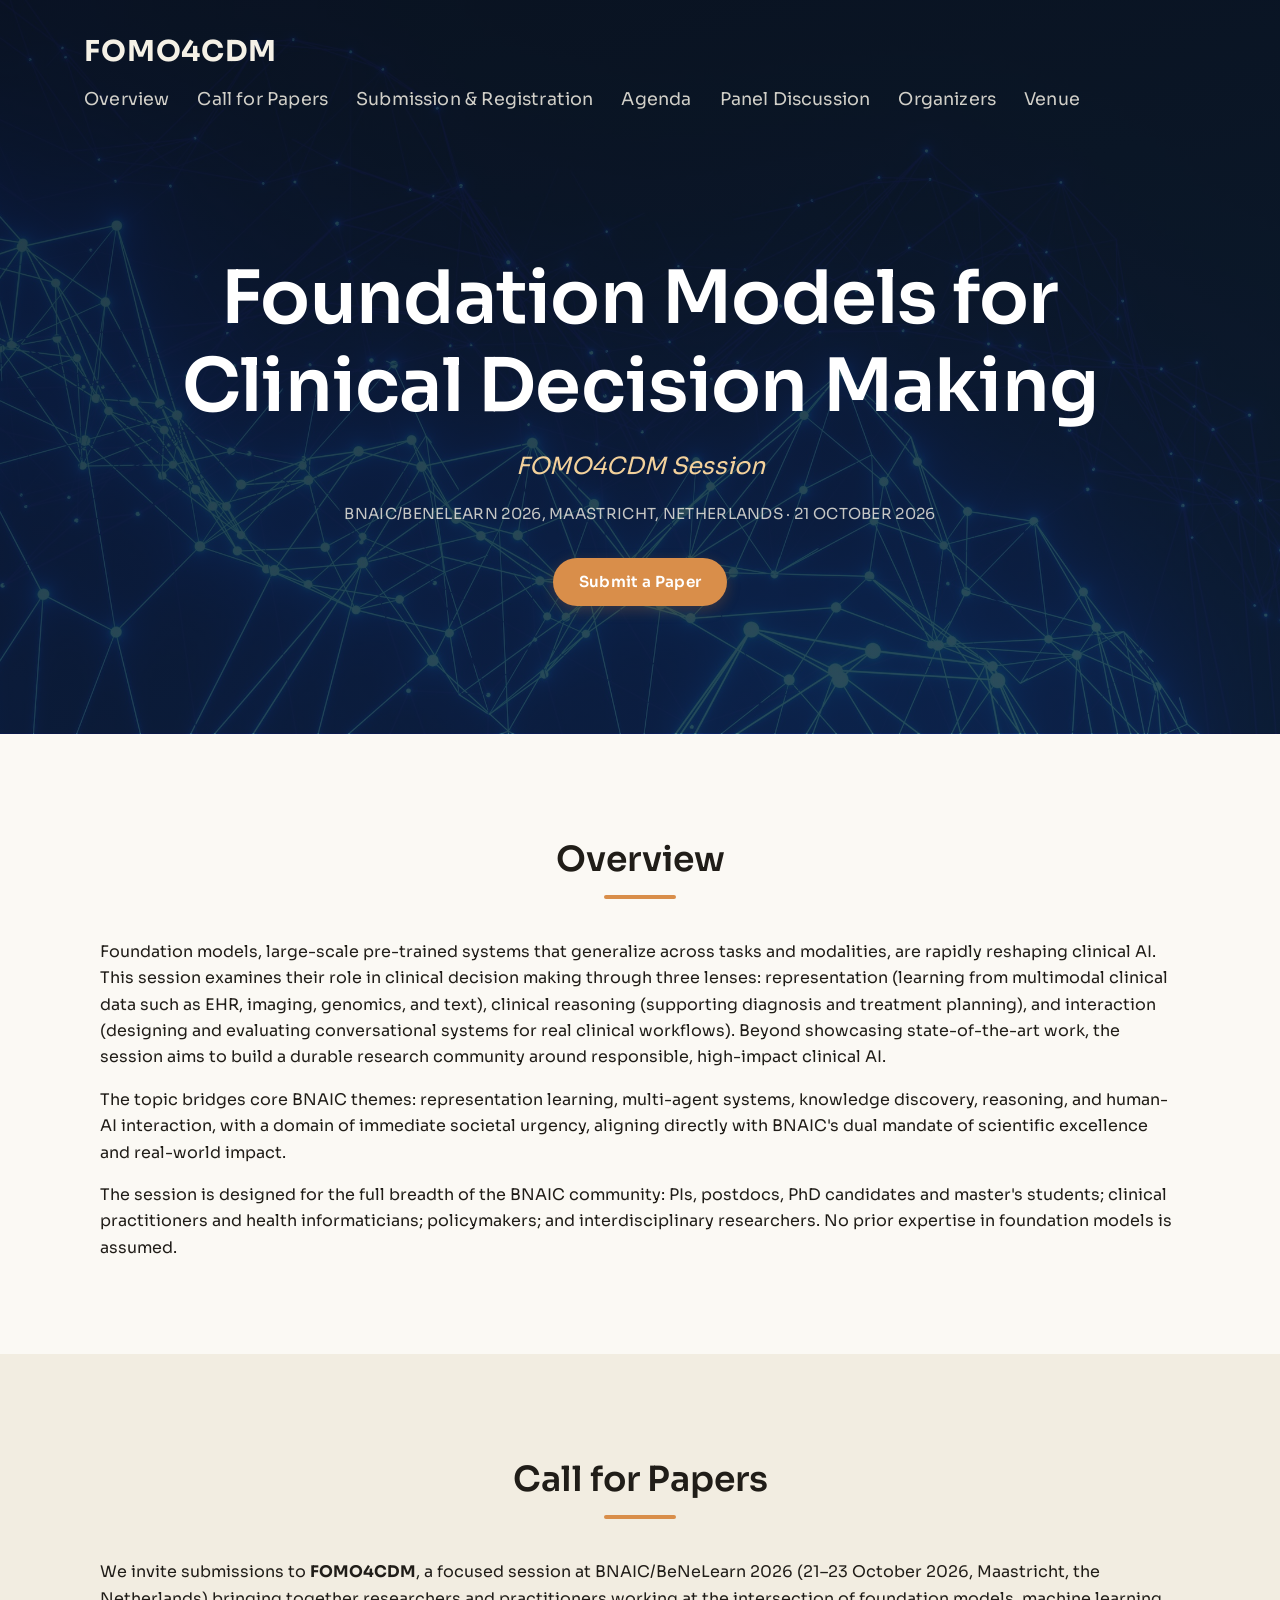
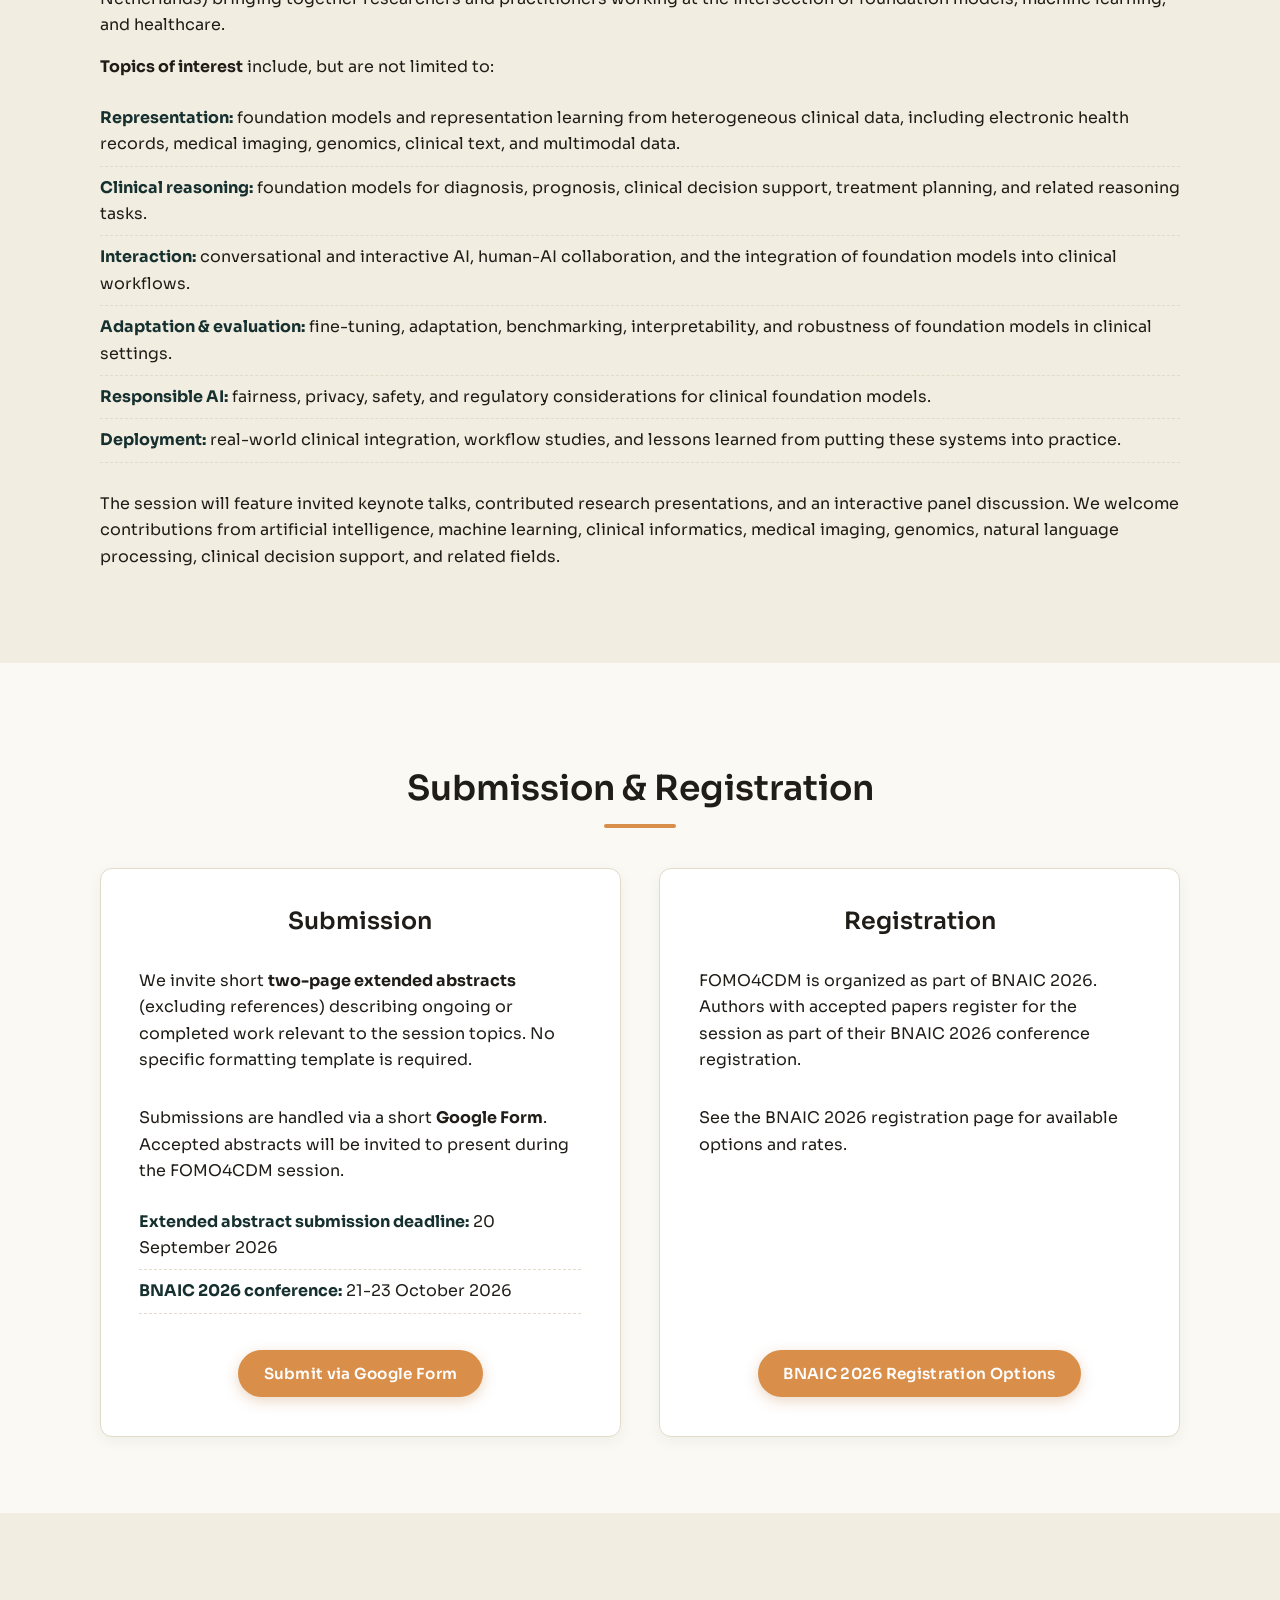
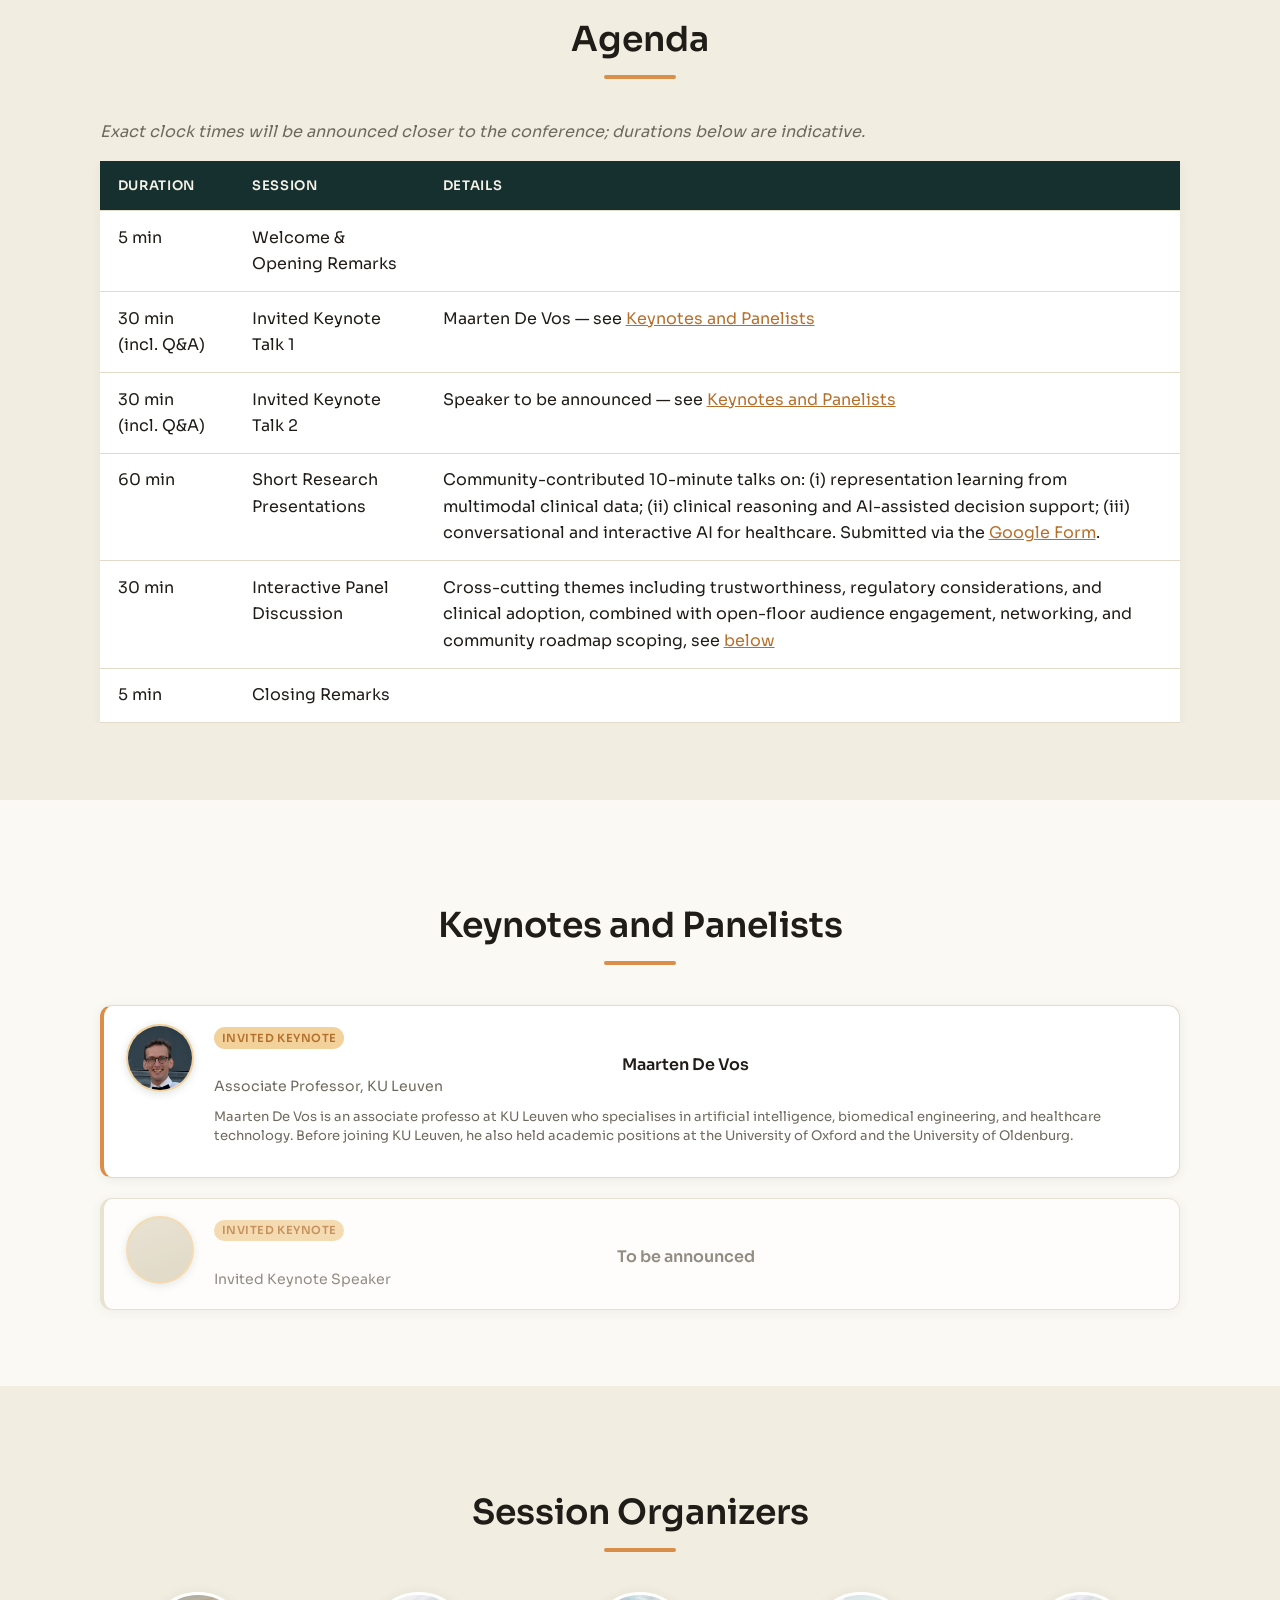
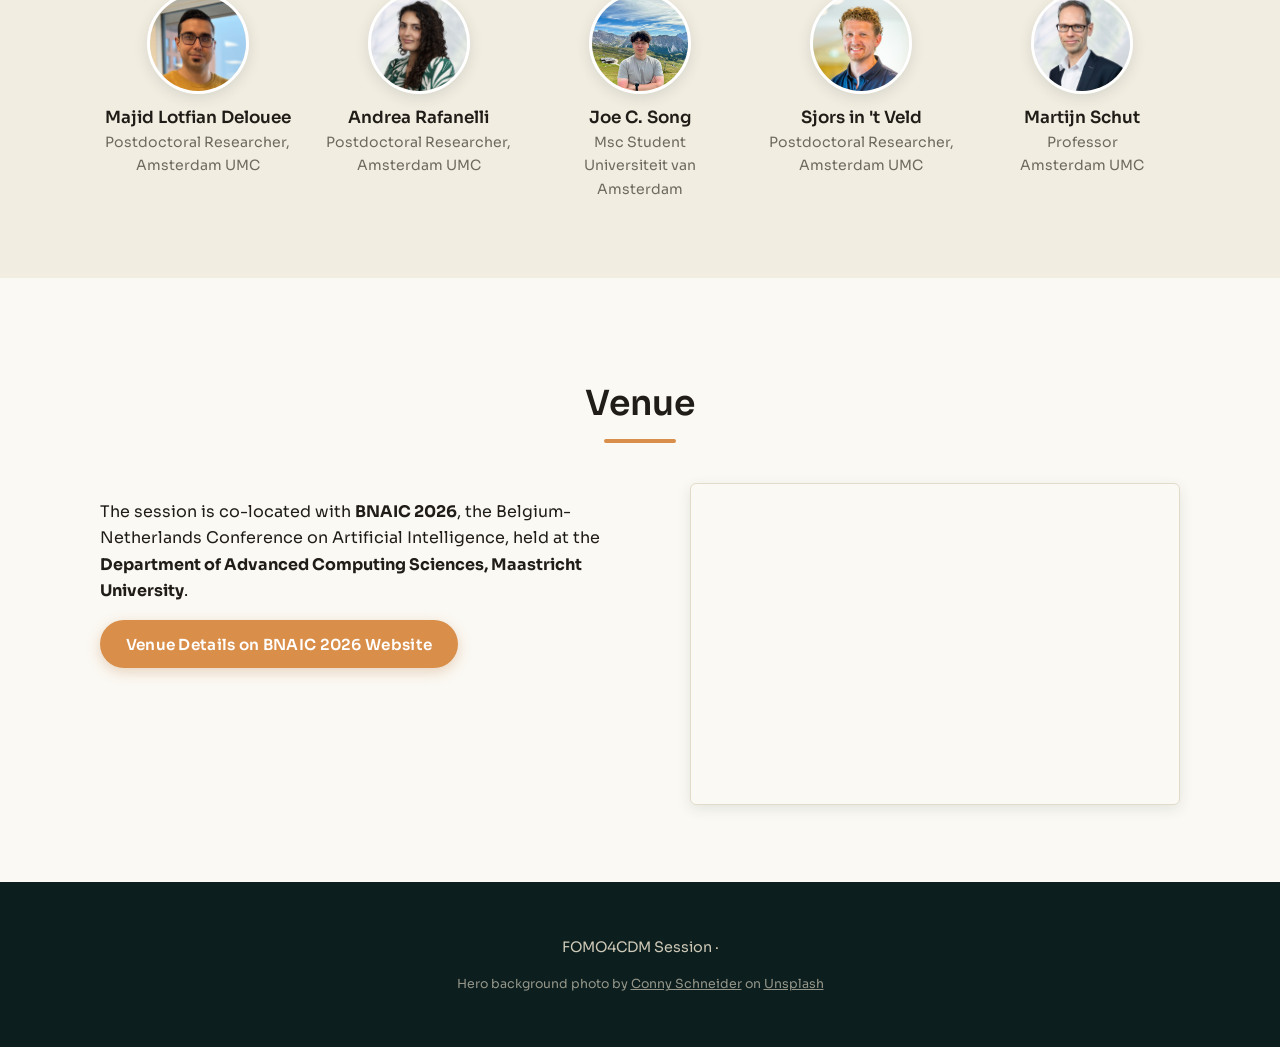
==== commit 666e074e: "feat: updating info + flyer" ====
--- a/index.html
+++ b/index.html
@@ -170,8 +170,8 @@
           <div class="speaker-info">
             <span class="speaker-badge">Invited Keynote</span>
             <h3>Maarten De Vos</h3>
-            <p class="affiliation">Professor, KU Leuven</p>
-            <p class="bio">Maarten De Vos is a professor and researcher at KU Leuven who specialises in artificial intelligence, biomedical engineering, and healthcare technology. His research focuses on using AI, machine learning, and wearable sensors to monitor human health and detect medical conditions. He has worked on technologies that allow brain and body activity to be monitored outside traditional hospital or laboratory environments. His research has applications in areas such as epilepsy, heart monitoring, and personalised healthcare. Before joining KU Leuven, he also held academic positions at the University of Oxford and the University of Oldenburg.</p>
+            <p class="affiliation">Associate Professor, KU Leuven</p>
+            <p class="bio">Maarten De Vos is an associate professo at KU Leuven who specialises in artificial intelligence, biomedical engineering, and healthcare technology. Before joining KU Leuven, he also held academic positions at the University of Oxford and the University of Oldenburg.</p>
           </div>
         </div>
         <div class="speaker-card speaker-card--tba">
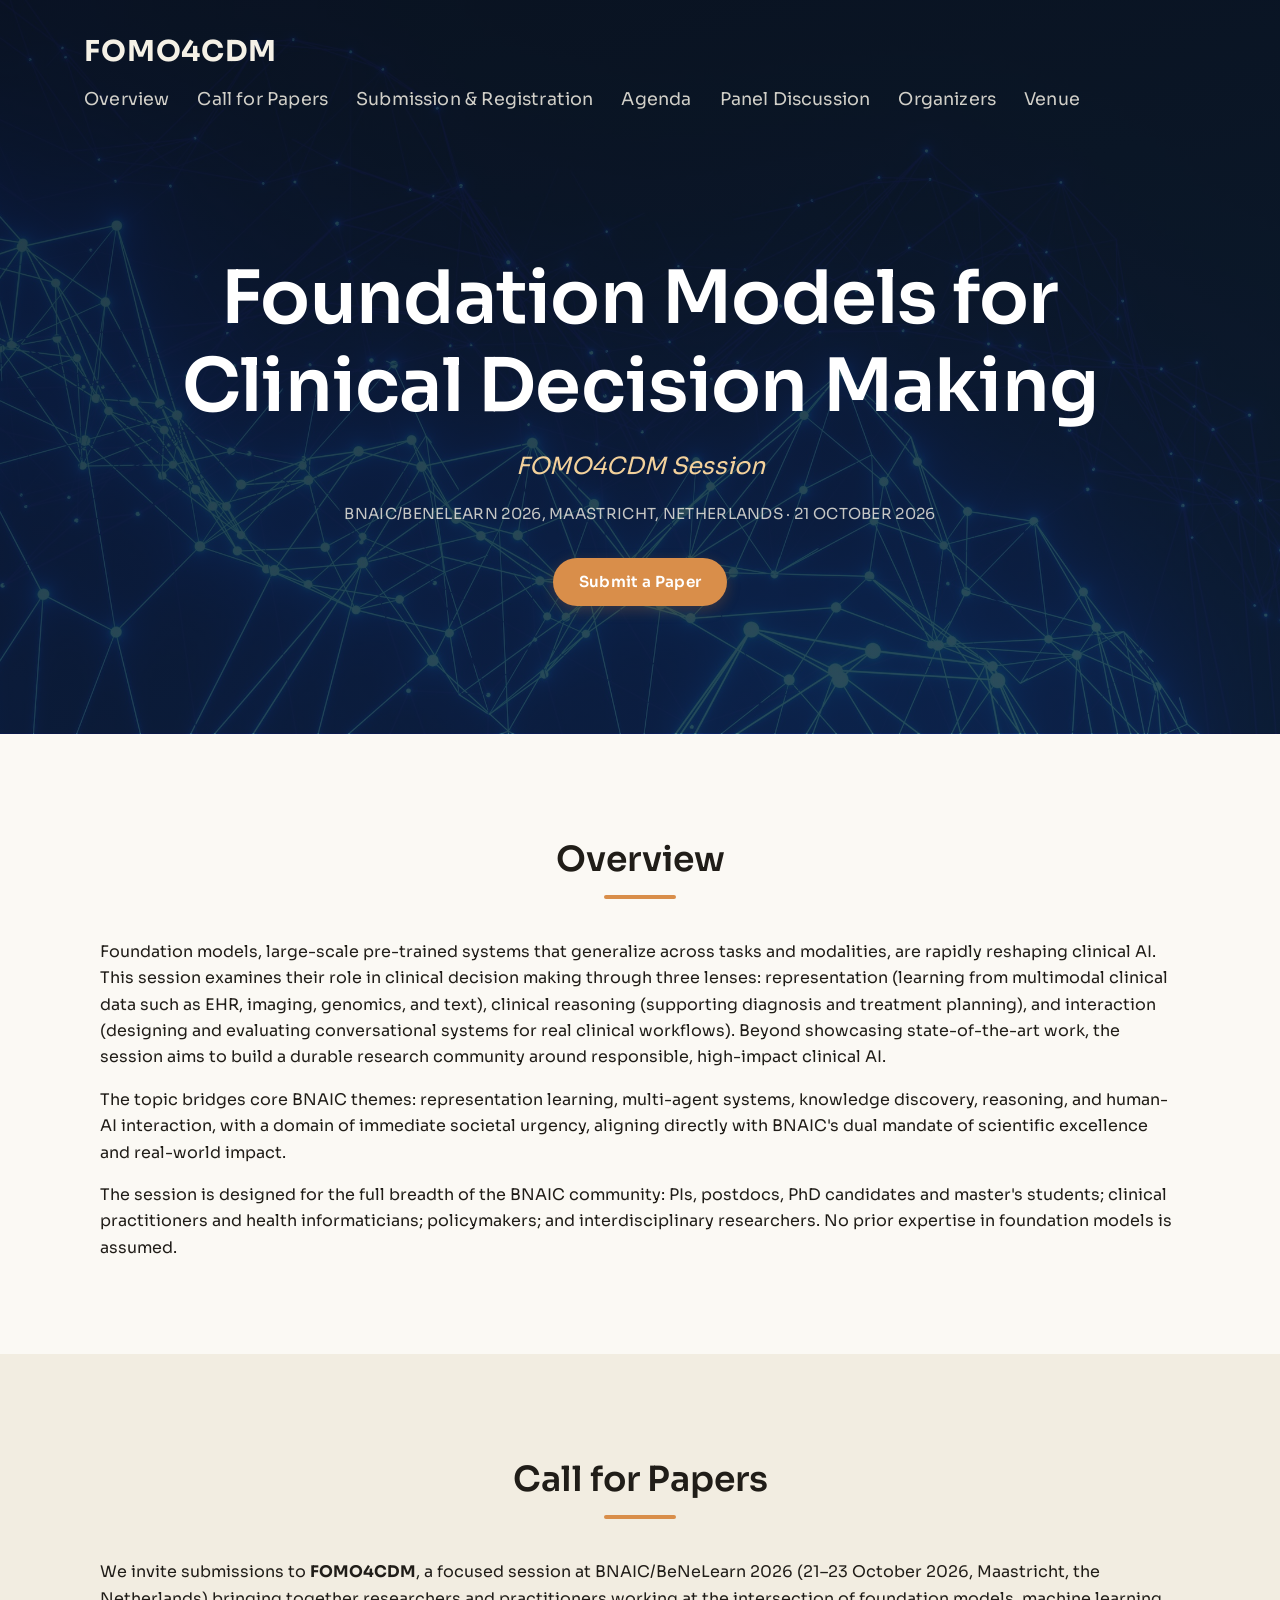
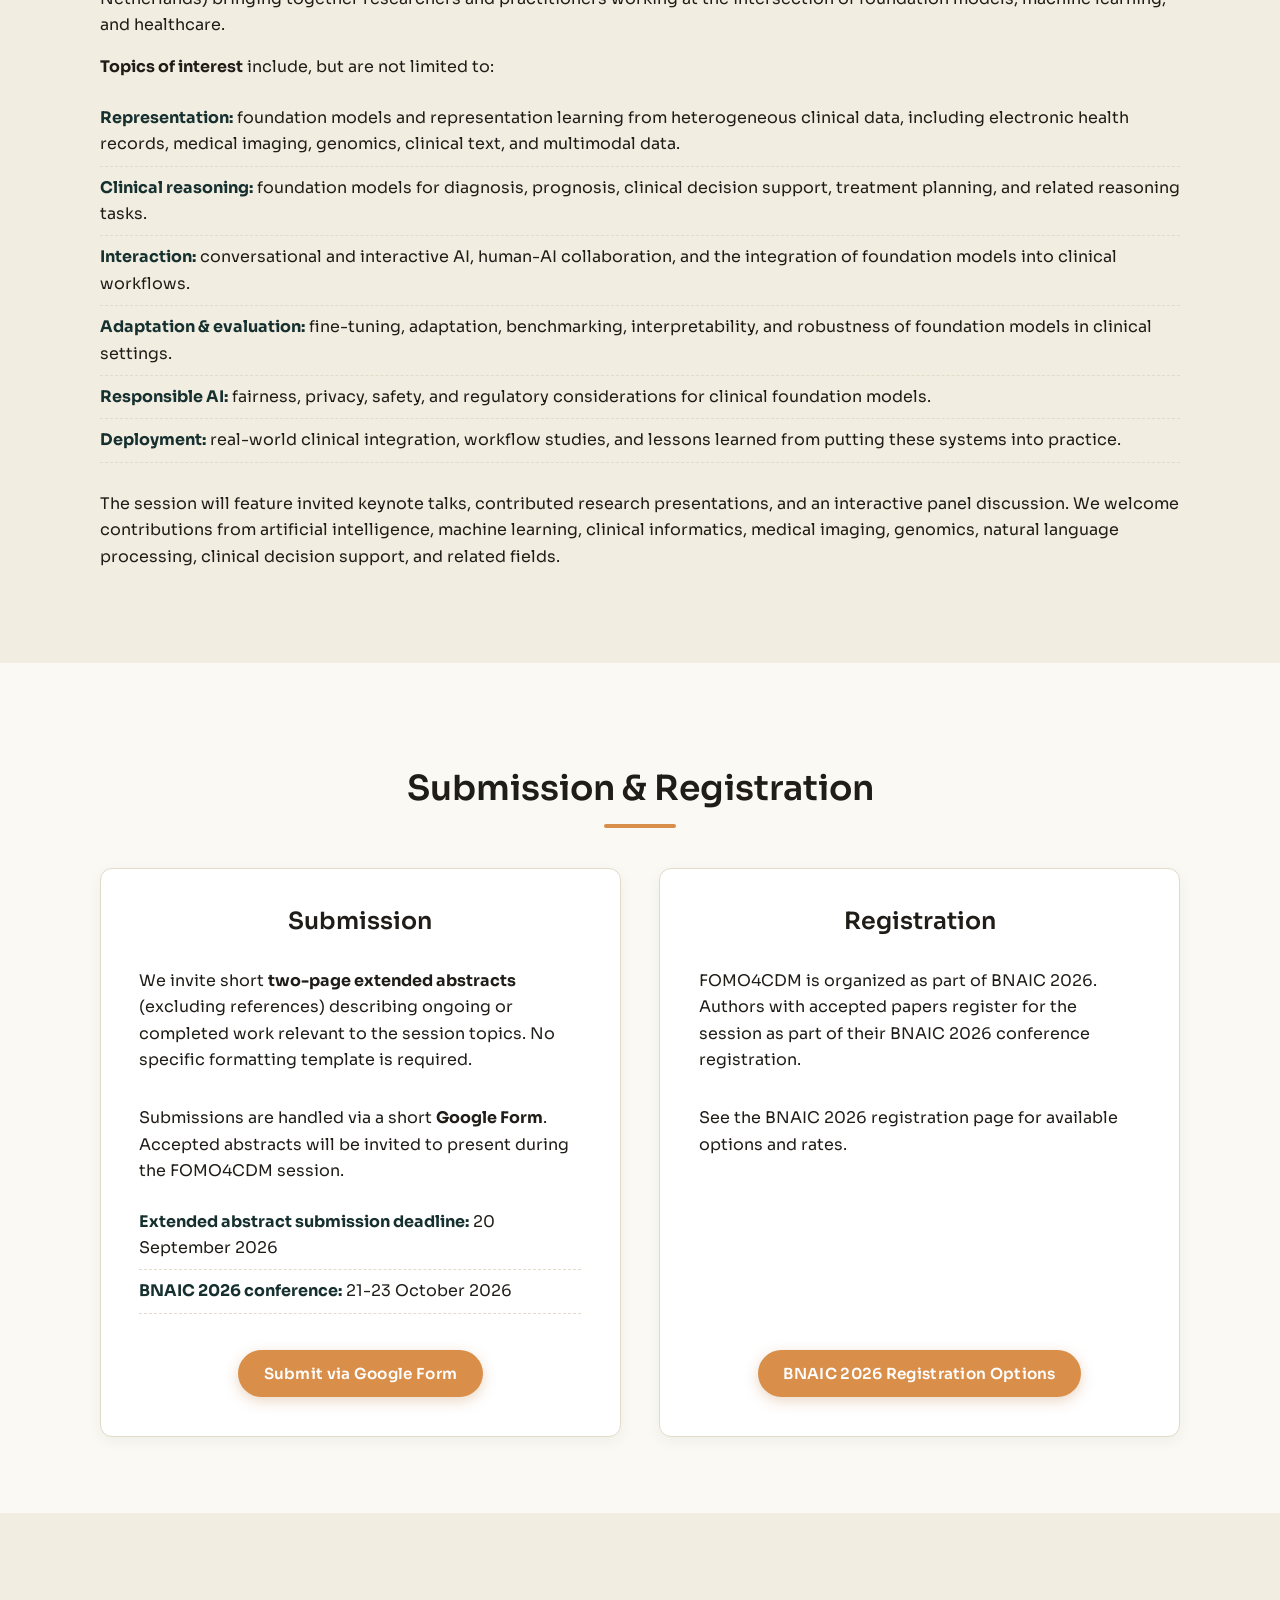
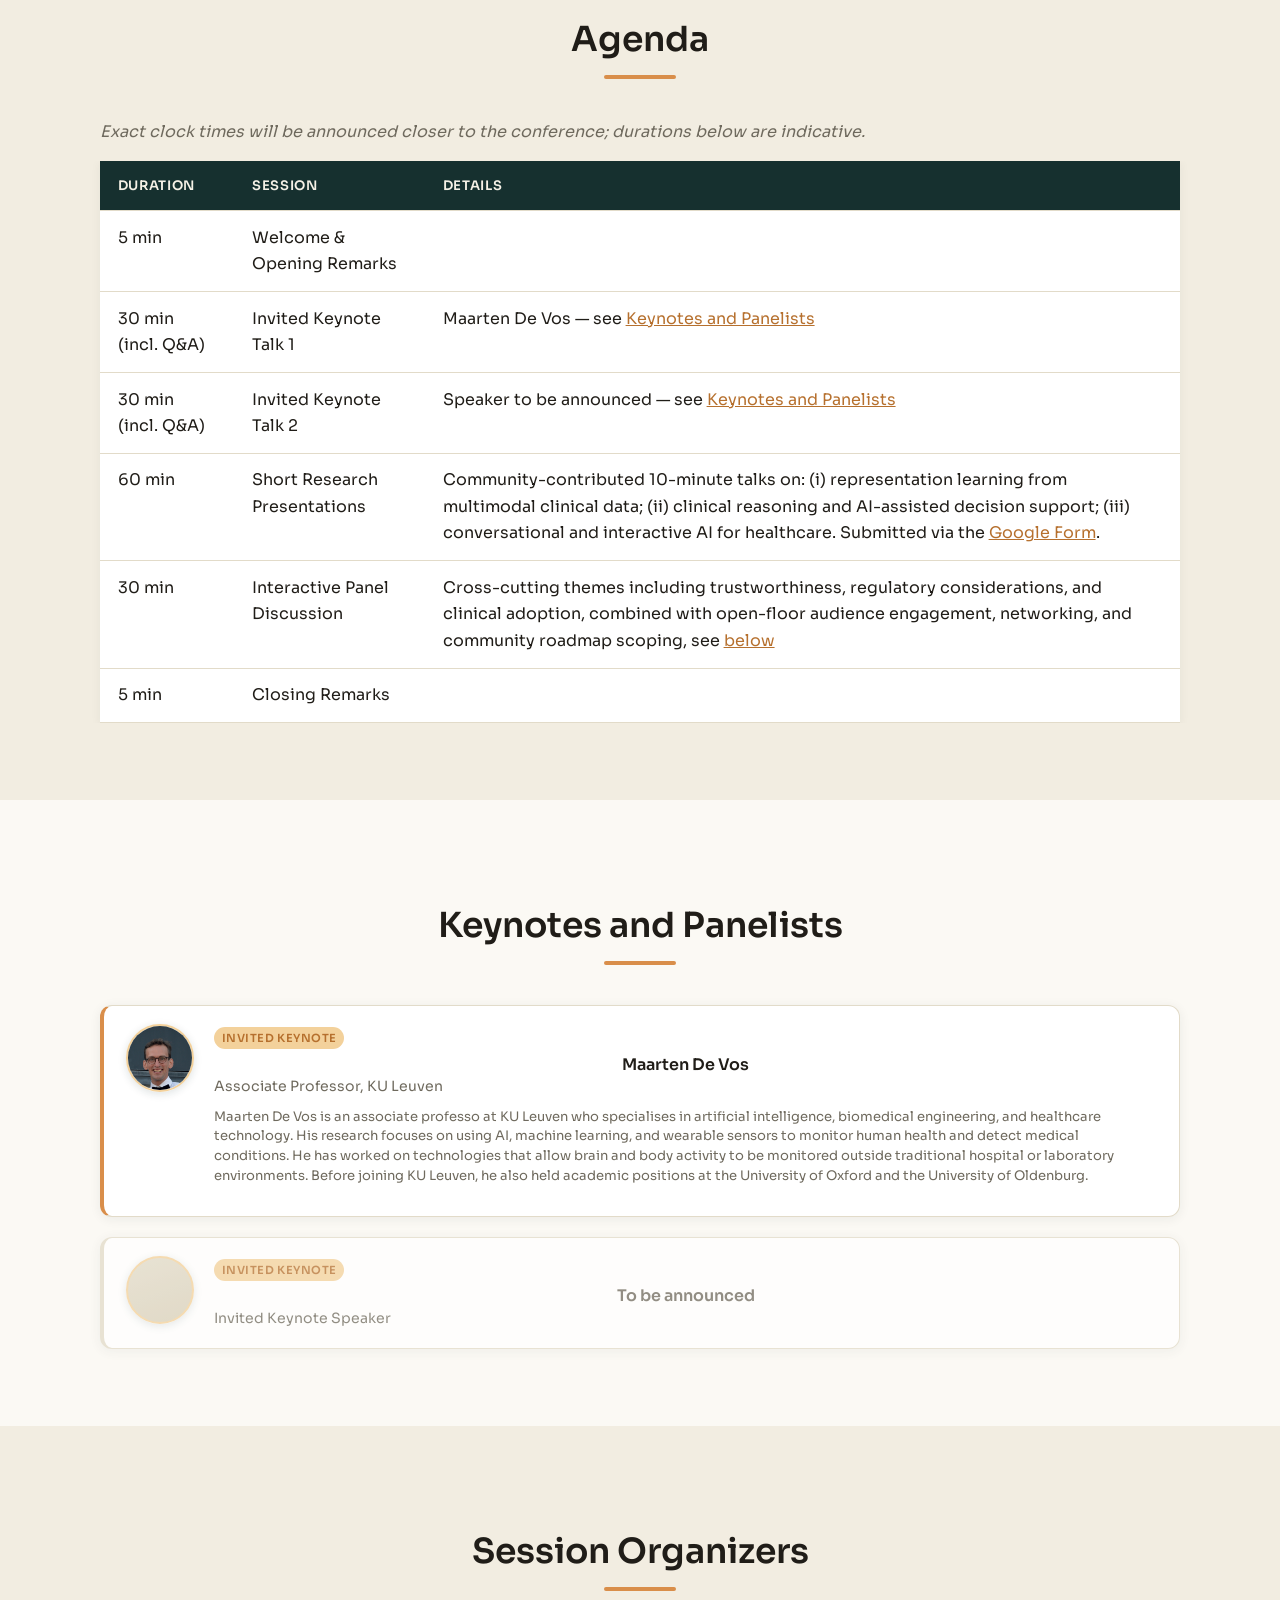
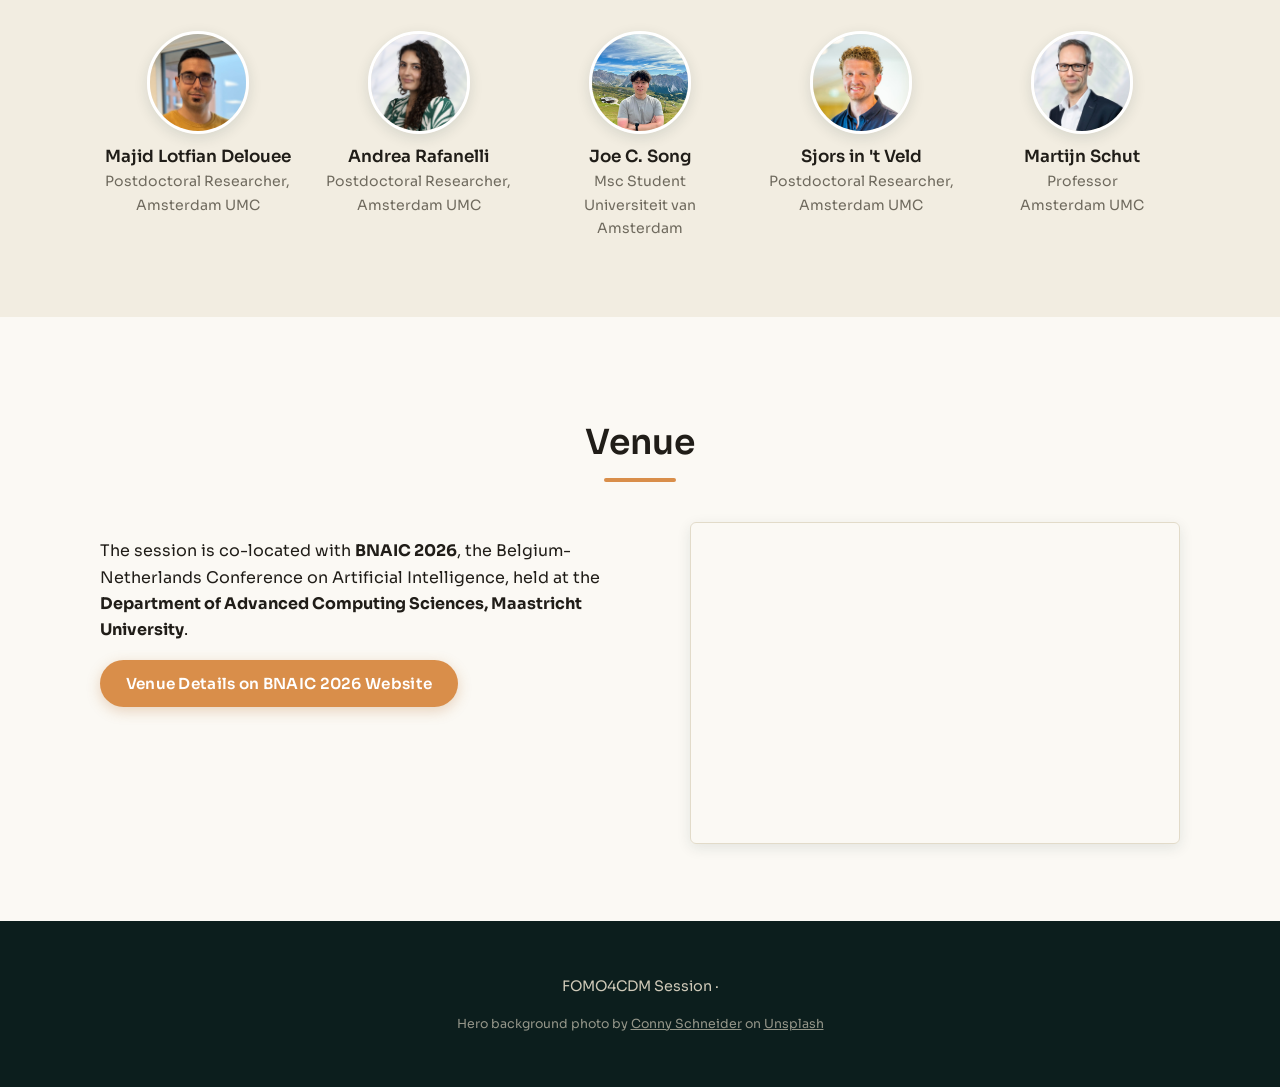
==== commit 7ee5fef1: "feat: updating info" ====
--- a/index.html
+++ b/index.html
@@ -171,7 +171,7 @@
             <span class="speaker-badge">Invited Keynote</span>
             <h3>Maarten De Vos</h3>
             <p class="affiliation">Associate Professor, KU Leuven</p>
-            <p class="bio">Maarten De Vos is an associate professo at KU Leuven who specialises in artificial intelligence, biomedical engineering, and healthcare technology. Before joining KU Leuven, he also held academic positions at the University of Oxford and the University of Oldenburg.</p>
+            <p class="bio">Maarten De Vos is an associate professo at KU Leuven who specialises in artificial intelligence, biomedical engineering, and healthcare technology. His research focuses on using AI, machine learning, and wearable sensors to monitor human health and detect medical conditions. He has worked on technologies that allow brain and body activity to be monitored outside traditional hospital or laboratory environments. Before joining KU Leuven, he also held academic positions at the University of Oxford and the University of Oldenburg.</p>
           </div>
         </div>
         <div class="speaker-card speaker-card--tba">
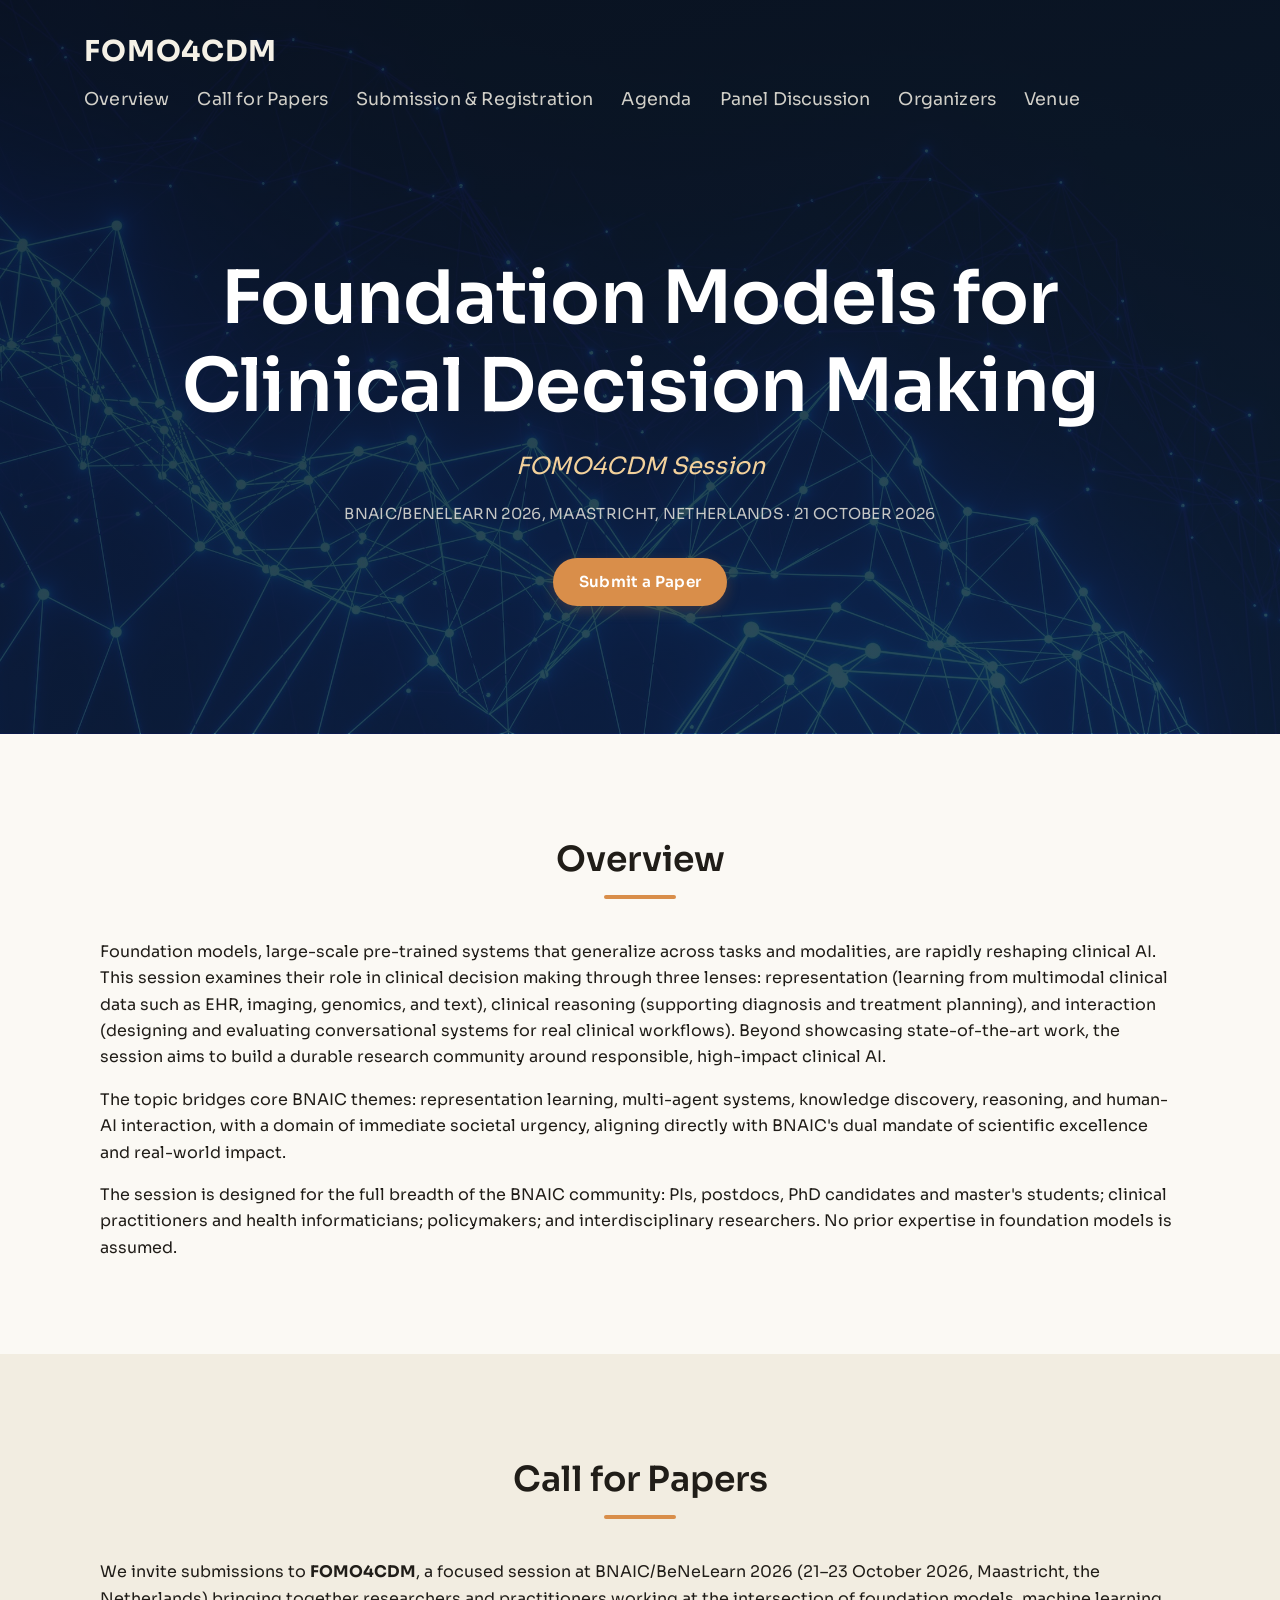
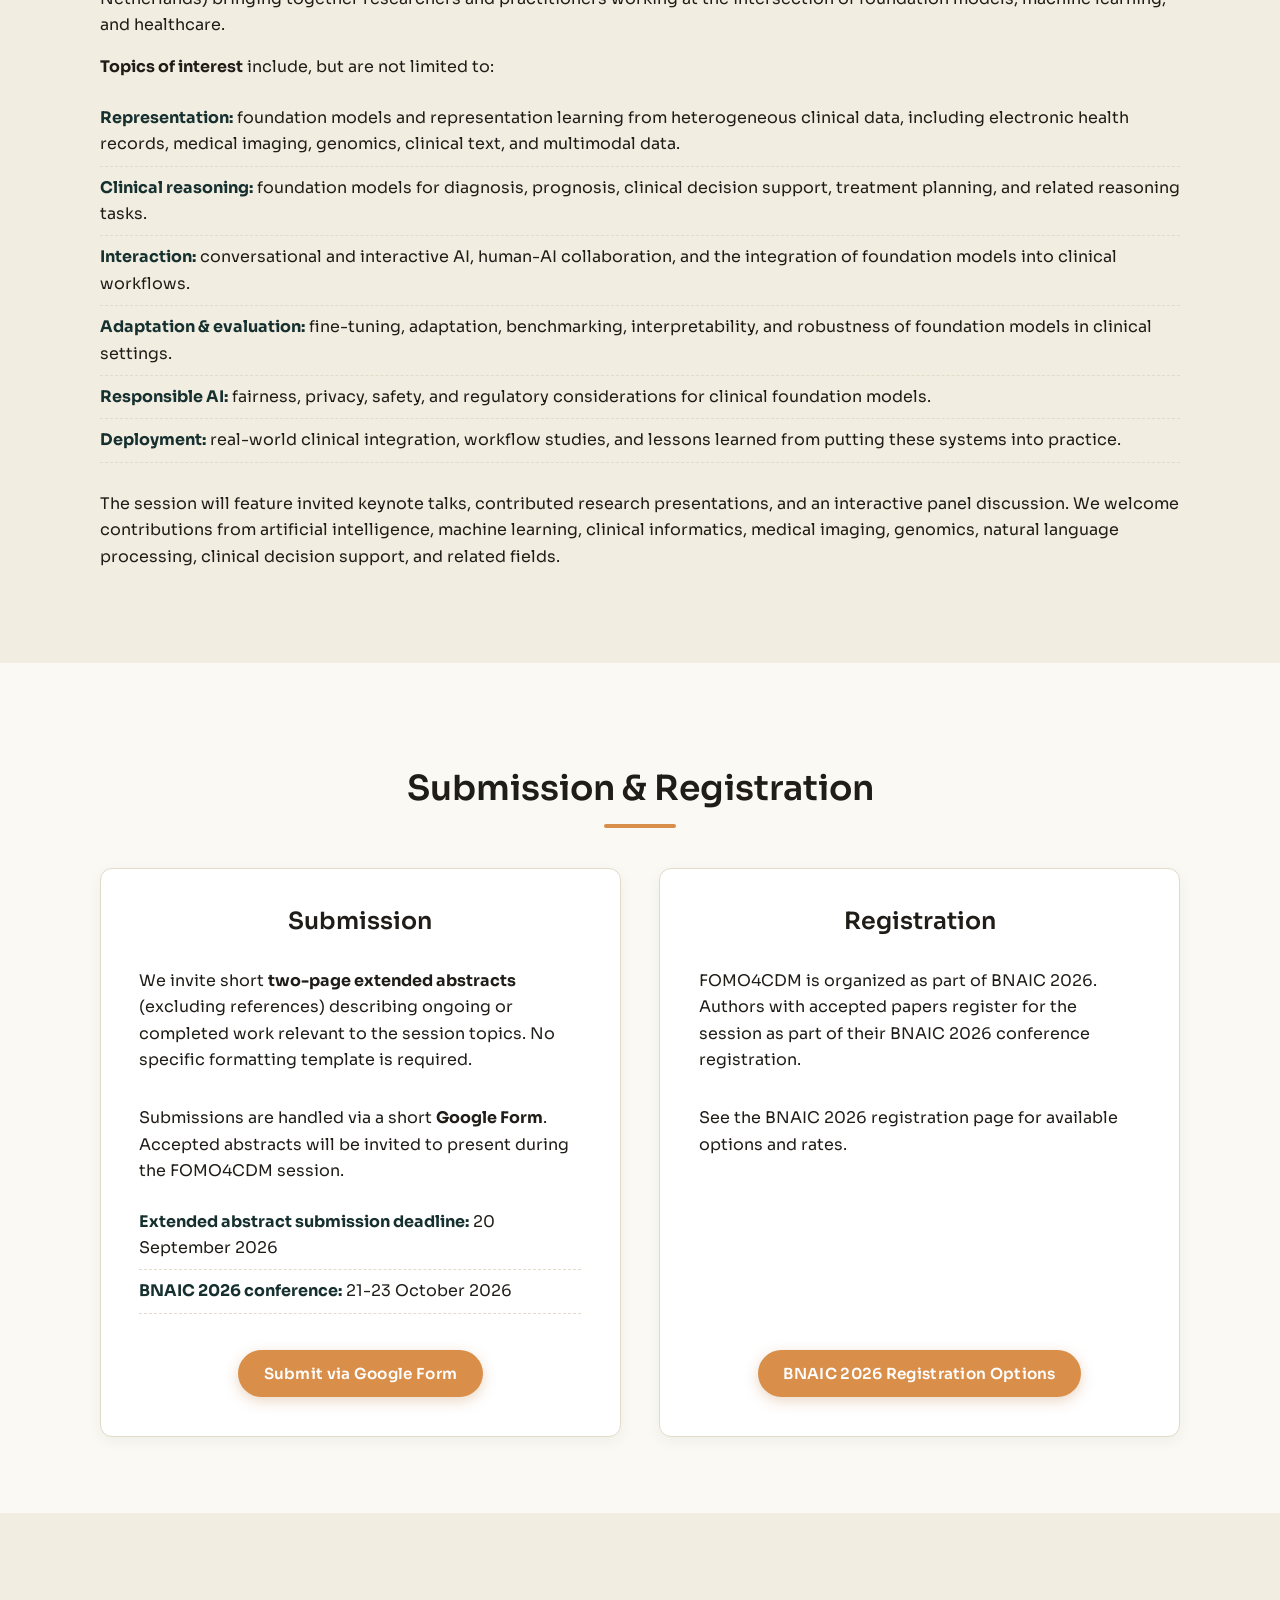
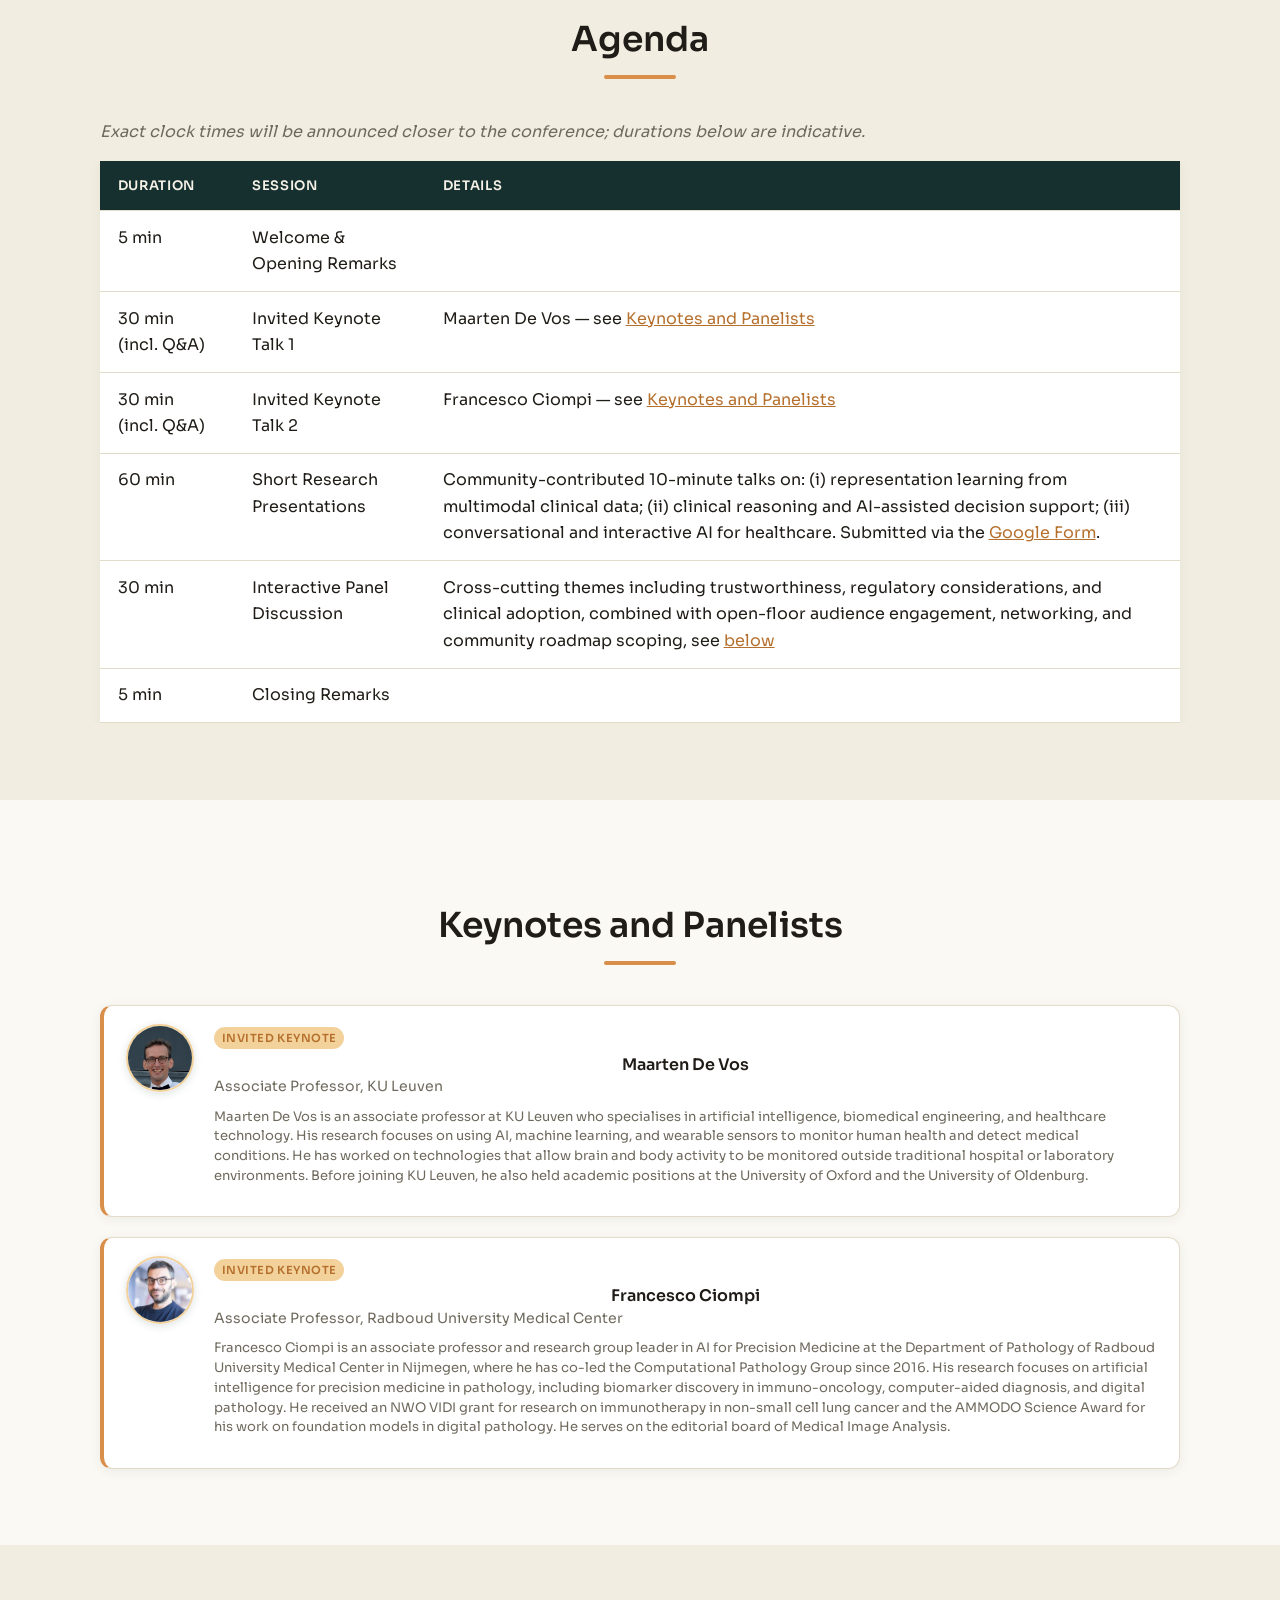
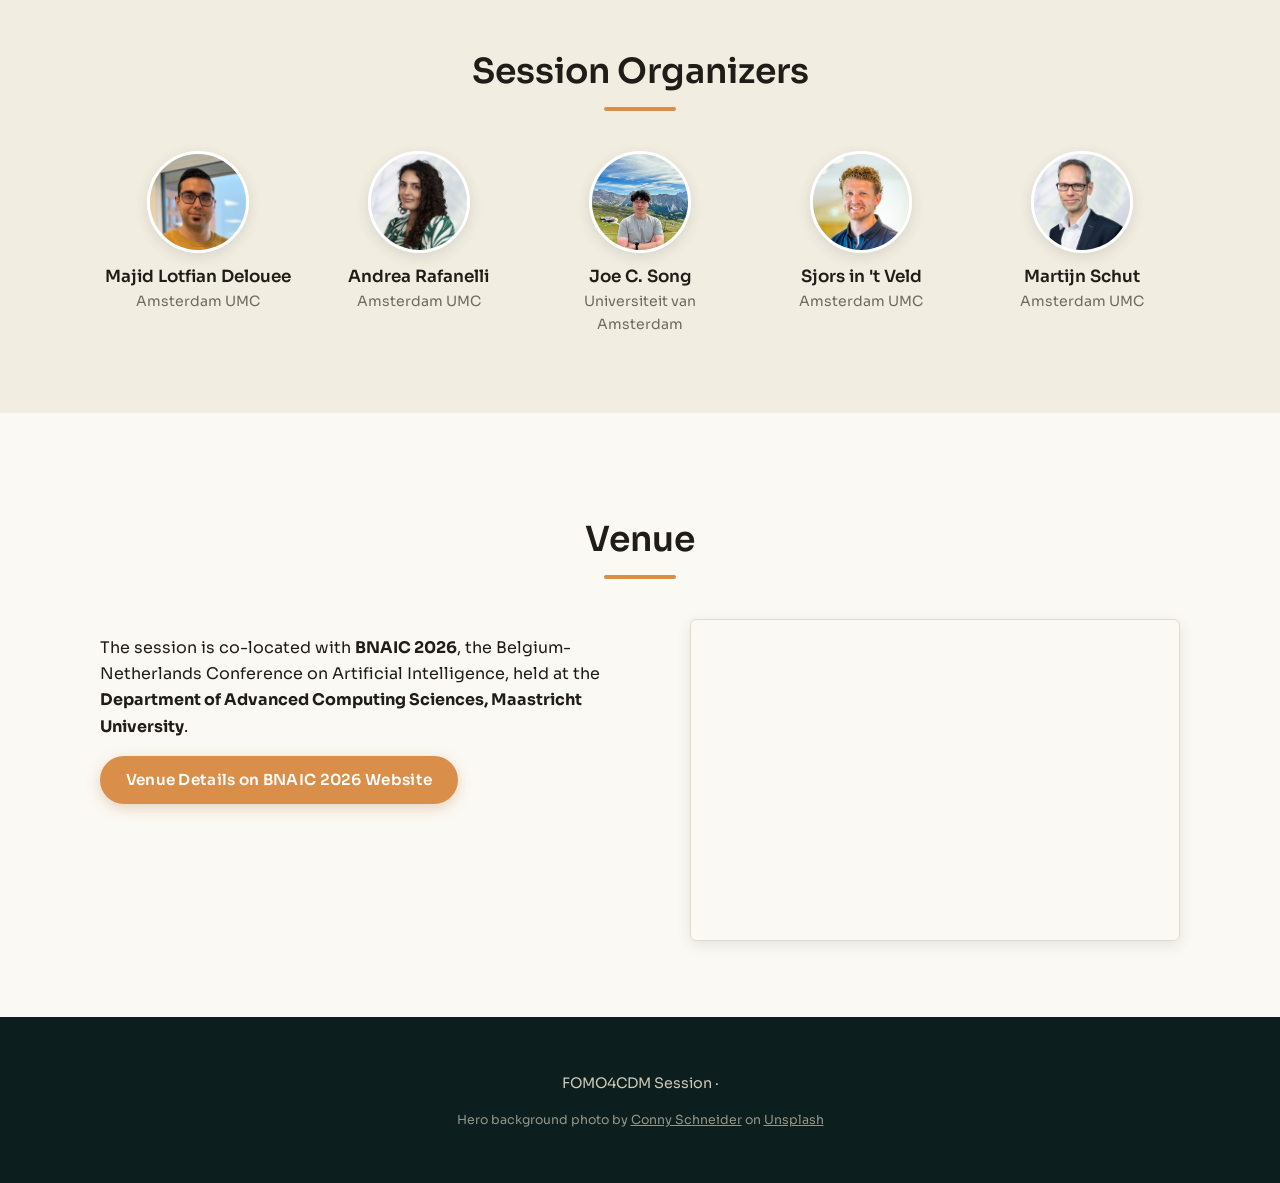
==== commit 024d1458: "feat: page update" ====
--- a/index.html
+++ b/index.html
@@ -140,7 +140,7 @@
             <tr>
               <td>30 min (incl. Q&amp;A)</td>
               <td>Invited Keynote Talk 2</td>
-              <td>Speaker to be announced &mdash; see <a href="#panel">Keynotes and Panelists</a></td>
+              <td>Francesco Ciompi &mdash; see <a href="#panel">Keynotes and Panelists</a></td>
             </tr>
             <tr>
               <td>60 min</td>
@@ -171,15 +171,16 @@
             <span class="speaker-badge">Invited Keynote</span>
             <h3>Maarten De Vos</h3>
             <p class="affiliation">Associate Professor, KU Leuven</p>
-            <p class="bio">Maarten De Vos is an associate professo at KU Leuven who specialises in artificial intelligence, biomedical engineering, and healthcare technology. His research focuses on using AI, machine learning, and wearable sensors to monitor human health and detect medical conditions. He has worked on technologies that allow brain and body activity to be monitored outside traditional hospital or laboratory environments. Before joining KU Leuven, he also held academic positions at the University of Oxford and the University of Oldenburg.</p>
-          </div>
-        </div>
-        <div class="speaker-card speaker-card--tba">
-          <div class="speaker-photo speaker-photo--placeholder"></div>
+            <p class="bio">Maarten De Vos is an associate professor at KU Leuven who specialises in artificial intelligence, biomedical engineering, and healthcare technology. His research focuses on using AI, machine learning, and wearable sensors to monitor human health and detect medical conditions. He has worked on technologies that allow brain and body activity to be monitored outside traditional hospital or laboratory environments. Before joining KU Leuven, he also held academic positions at the University of Oxford and the University of Oldenburg.</p>
+          </div>
+        </div>
+        <div class="speaker-card">
+          <img class="speaker-photo" src="assets/Francesco_Ciompi.jpg" alt="Francesco Ciompi" />
           <div class="speaker-info">
             <span class="speaker-badge">Invited Keynote</span>
-            <h3>To be announced</h3>
-            <p class="affiliation">Invited Keynote Speaker</p>
+            <h3>Francesco Ciompi</h3>
+            <p class="affiliation">Associate Professor, Radboud University Medical Center</p>
+            <p class="bio">Francesco Ciompi is an associate professor and research group leader in AI for Precision Medicine at the Department of Pathology of Radboud University Medical Center in Nijmegen, where he has co-led the Computational Pathology Group since 2016. His research focuses on artificial intelligence for precision medicine in pathology, including biomarker discovery in immuno-oncology, computer-aided diagnosis, and digital pathology. He received an NWO VIDI grant for research on immunotherapy in non-small cell lung cancer and the AMMODO Science Award for his work on foundation models in digital pathology. He serves on the editorial board of Medical Image Analysis.</p>
           </div>
         </div>
       </div>
@@ -191,27 +192,27 @@
         <div class="person">
           <img class="person-photo" src="assets/majid.jpeg" alt="Majid Lotfian Delouee" />
           <h3>Majid Lotfian Delouee</h3>
-          <p class="affiliation">Postdoctoral Researcher, Amsterdam UMC</p>
+          <p class="affiliation">Amsterdam UMC</p>
         </div>
         <div class="person">
           <img class="person-photo" src="assets/andrea.jpg" alt="Andrea Rafanelli" />
           <h3>Andrea Rafanelli</h3>
-          <p class="affiliation">Postdoctoral Researcher, Amsterdam UMC</p>
+          <p class="affiliation">Amsterdam UMC</p>
         </div>
         <div class="person">
           <img class="person-photo" src="assets/joe.jpg" alt="Joe C. Song" />
           <h3>Joe C. Song</h3>
-          <p class="affiliation">Msc Student<br>Universiteit van Amsterdam</p>
+          <p class="affiliation">Universiteit van Amsterdam</p>
         </div>
         <div class="person">
           <img class="person-photo" src="assets/sjors.jpg" alt="Sjors in 't Veld" />
           <h3>Sjors in 't Veld</h3>
-          <p class="affiliation">Postdoctoral Researcher, Amsterdam UMC</p>
+          <p class="affiliation">Amsterdam UMC</p>
         </div>
       <div class="person">
           <img class="person-photo" src="assets/schut.jpg" alt="Martijn Schut" />
           <h3>Martijn Schut</h3>
-          <p class="affiliation">Professor<br>Amsterdam UMC</p>
+          <p class="affiliation">Amsterdam UMC</p>
         </div>
       </div>
     </section>
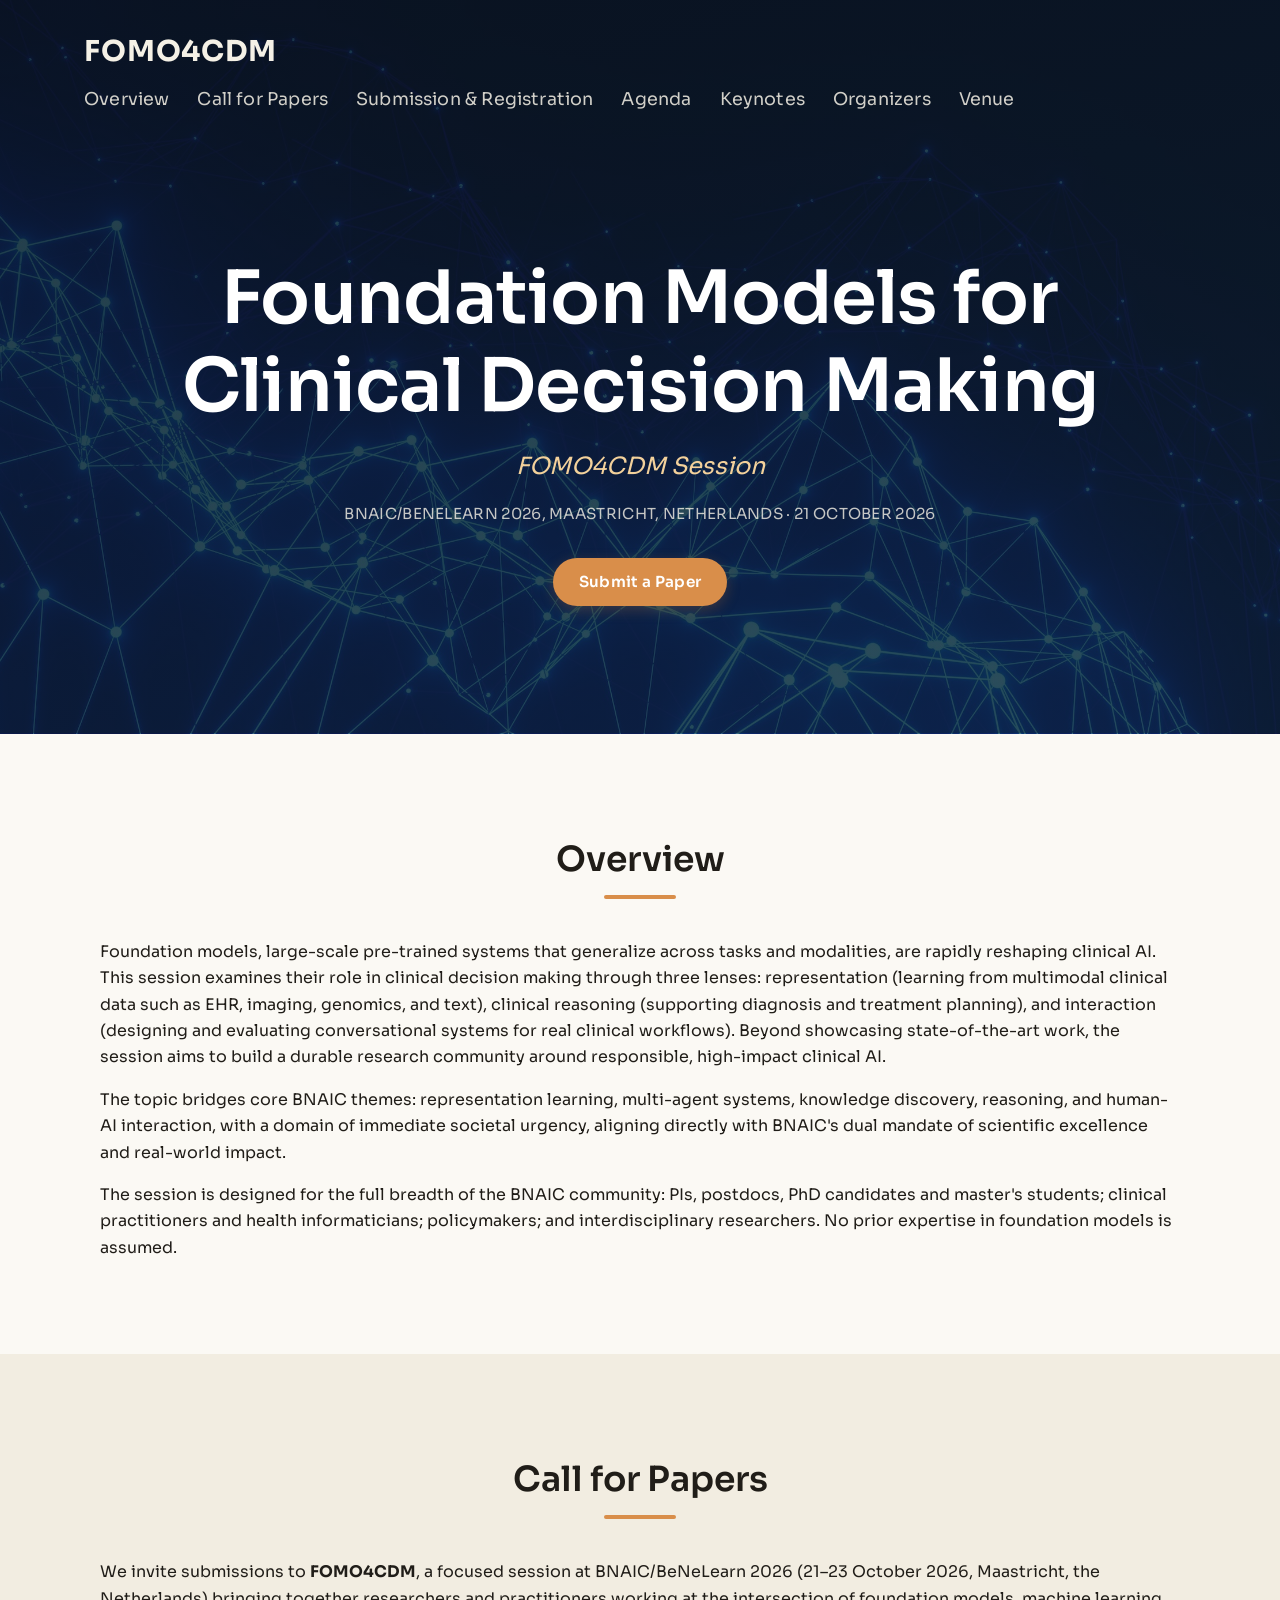
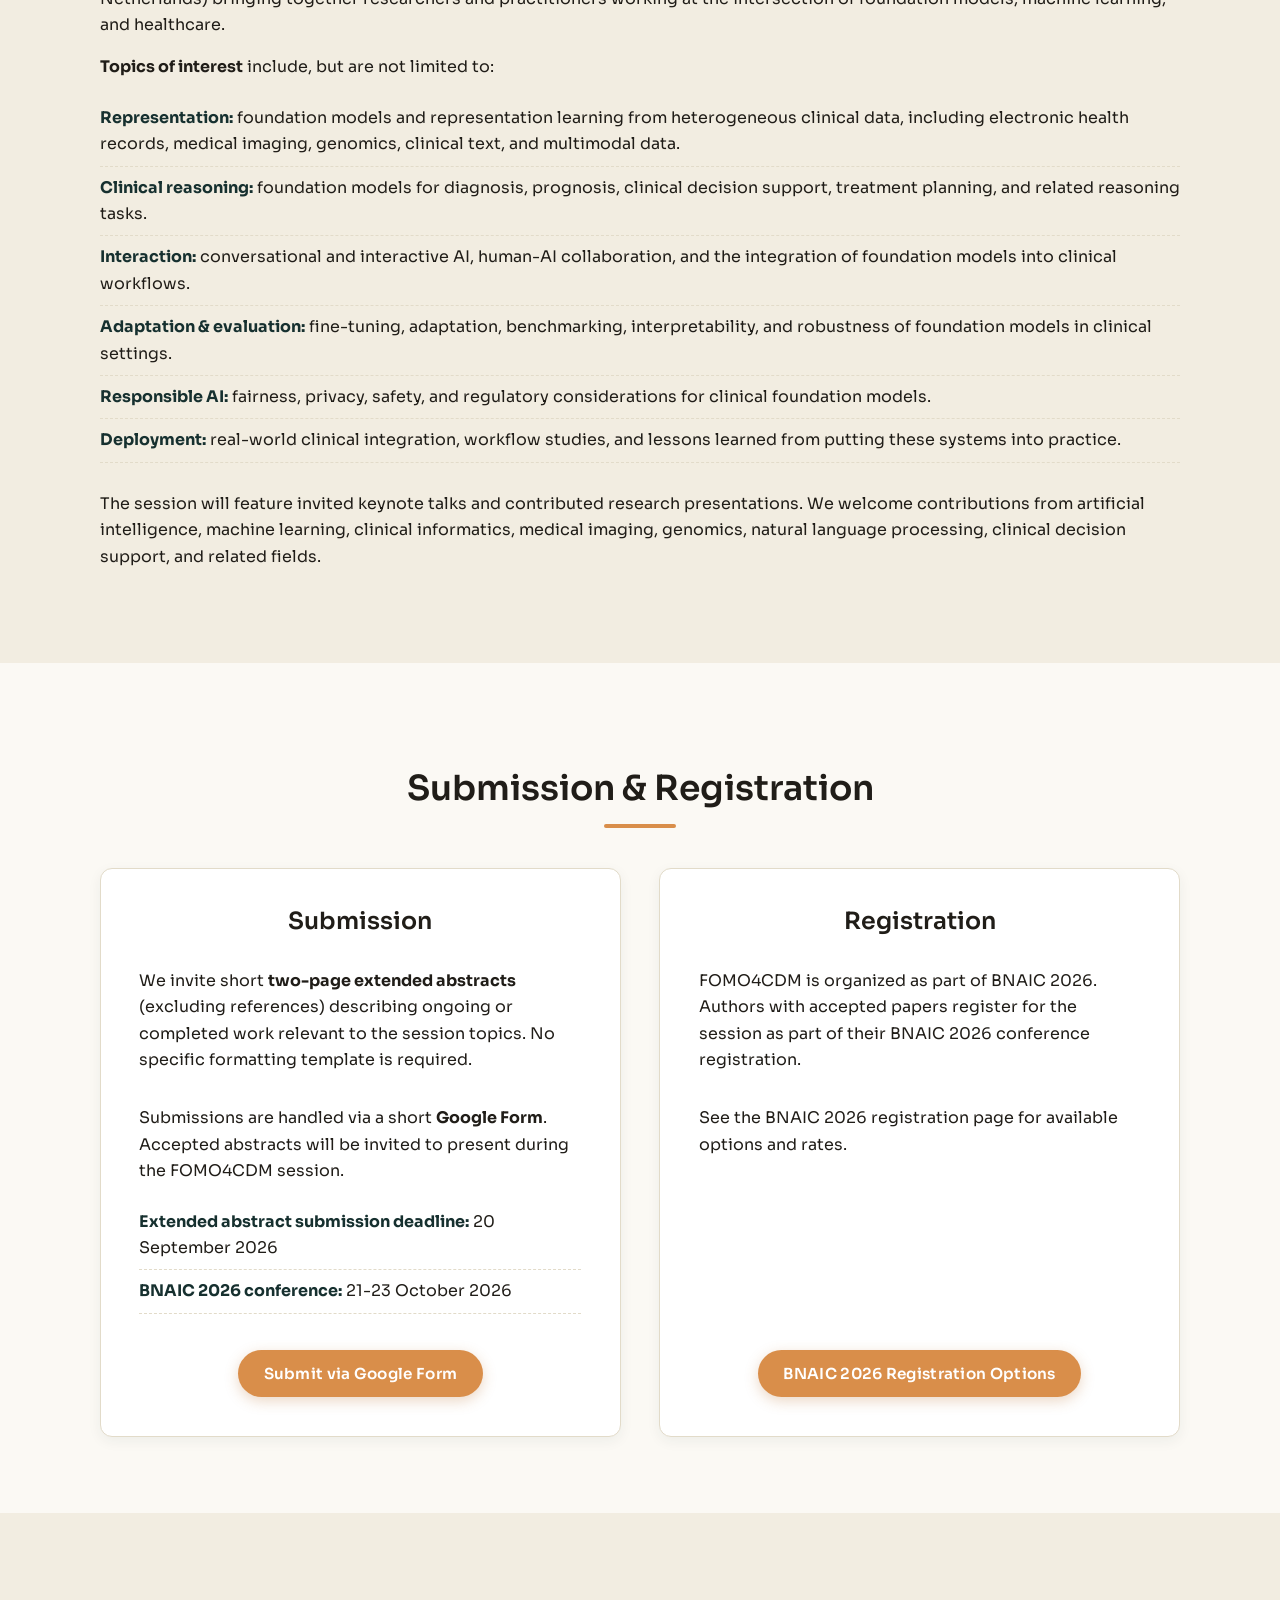
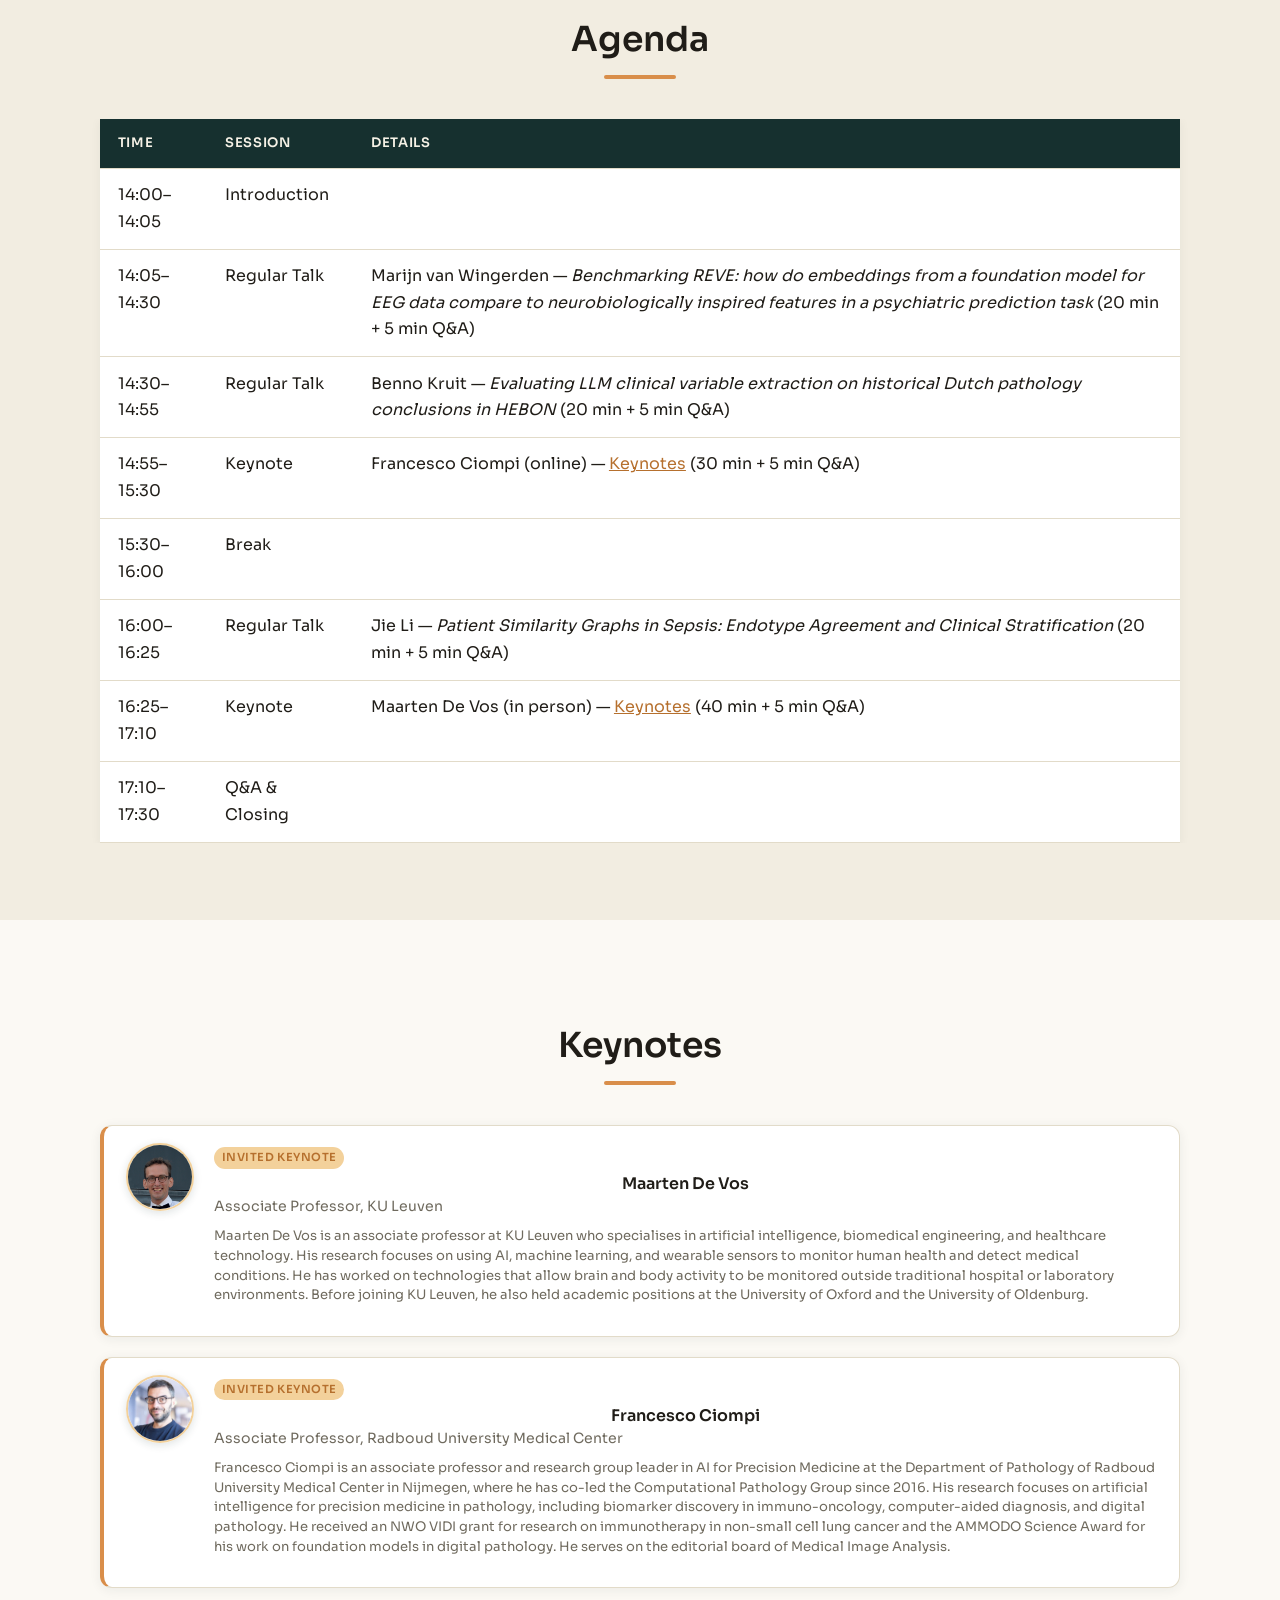
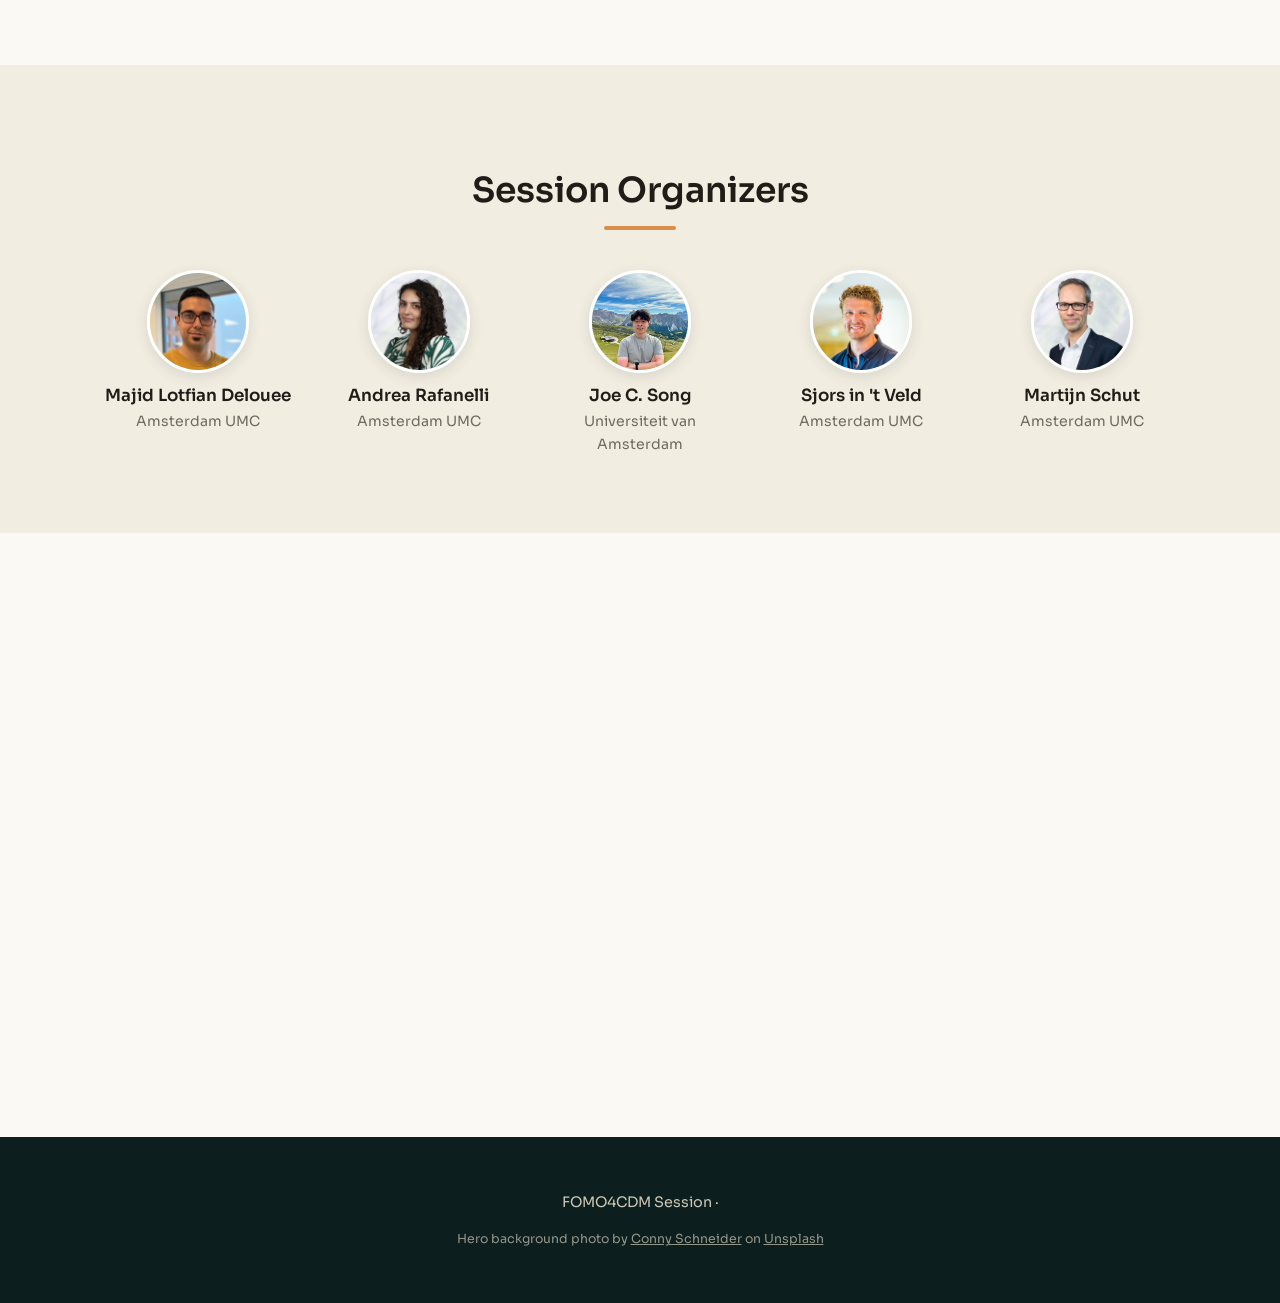
==== commit 9fb44ec6: "feat: update page agenda" ====
--- a/index.html
+++ b/index.html
@@ -25,7 +25,7 @@
         <li><a href="#cfp">Call for Papers</a></li>
         <li><a href="#submission">Submission &amp; Registration</a></li>
         <li><a href="#agenda">Agenda</a></li>
-        <li><a href="#panel">Panel Discussion</a></li>
+        <li><a href="#panel">Keynotes</a></li>
         <li><a href="#organizers">Organizers</a></li>
         <li><a href="#venue">Venue</a></li>
       </ul>
@@ -71,7 +71,7 @@
         <li><strong>Deployment:</strong> real-world clinical integration, workflow studies, and lessons learned from putting these systems into practice.</li>
       </ul>
       <p>
-        The session will feature invited keynote talks, contributed research presentations, and an interactive panel discussion. We welcome contributions from artificial intelligence, machine learning, clinical informatics, medical imaging, genomics, natural language processing, clinical decision support, and related fields.
+        The session will feature invited keynote talks and contributed research presentations. We welcome contributions from artificial intelligence, machine learning, clinical informatics, medical imaging, genomics, natural language processing, clinical decision support, and related fields.
       </p>
     </section>
 
@@ -115,46 +115,55 @@
 
     <section id="agenda" class="section alt">
       <h2>Agenda</h2>
-      <p class="section-intro">Exact clock times will be announced closer to the conference; durations below are indicative.</p>
 
       <div class="table-scroll">
         <table class="agenda-table">
           <thead>
             <tr>
-              <th>Duration</th>
+              <th>Time</th>
               <th>Session</th>
               <th>Details</th>
             </tr>
           </thead>
           <tbody>
             <tr>
-              <td>5 min</td>
-              <td>Welcome &amp; Opening Remarks</td>
+              <td>14:00&ndash;14:05</td>
+              <td>Introduction</td>
               <td></td>
             </tr>
             <tr>
-              <td>30 min (incl. Q&amp;A)</td>
-              <td>Invited Keynote Talk 1</td>
-              <td>Maarten De Vos &mdash; see <a href="#panel">Keynotes and Panelists</a></td>
-            </tr>
-            <tr>
-              <td>30 min (incl. Q&amp;A)</td>
-              <td>Invited Keynote Talk 2</td>
-              <td>Francesco Ciompi &mdash; see <a href="#panel">Keynotes and Panelists</a></td>
-            </tr>
-            <tr>
-              <td>60 min</td>
-              <td>Short Research Presentations</td>
-              <td>Community-contributed 10-minute talks on: (i) representation learning from multimodal clinical data; (ii) clinical reasoning and AI-assisted decision support; (iii) conversational and interactive AI for healthcare. Submitted via the <a href="#submission">Google Form</a>.</td>
-            </tr>
-            <tr>
-              <td>30 min</td>
-              <td>Interactive Panel Discussion</td>
-              <td>Cross-cutting themes including trustworthiness, regulatory considerations, and clinical adoption, combined with open-floor audience engagement, networking, and community roadmap scoping, see <a href="#panel">below</a></td>
-            </tr>
-            <tr>
-              <td>5 min</td>
-              <td>Closing Remarks</td>
+              <td>14:05&ndash;14:30</td>
+              <td>Regular Talk</td>
+              <td>Marijn van Wingerden &mdash; <em>Benchmarking REVE: how do embeddings from a foundation model for EEG data compare to neurobiologically inspired features in a psychiatric prediction task</em> (20 min + 5 min Q&amp;A)</td>
+            </tr>
+            <tr>
+              <td>14:30&ndash;14:55</td>
+              <td>Regular Talk</td>
+              <td>Benno Kruit &mdash; <em>Evaluating LLM clinical variable extraction on historical Dutch pathology conclusions in HEBON</em> (20 min + 5 min Q&amp;A)</td>
+            </tr>
+            <tr>
+              <td>14:55&ndash;15:30</td>
+              <td>Keynote</td>
+              <td>Francesco Ciompi (online) &mdash; <a href="#panel">Keynotes</a> (30 min + 5 min Q&amp;A)</td>
+            </tr>
+            <tr>
+              <td>15:30&ndash;16:00</td>
+              <td>Break</td>
+              <td></td>
+            </tr>
+            <tr>
+              <td>16:00&ndash;16:25</td>
+              <td>Regular Talk</td>
+              <td>Jie Li &mdash; <em>Patient Similarity Graphs in Sepsis: Endotype Agreement and Clinical Stratification</em> (20 min + 5 min Q&amp;A)</td>
+            </tr>
+            <tr>
+              <td>16:25&ndash;17:10</td>
+              <td>Keynote</td>
+              <td>Maarten De Vos (in person) &mdash; <a href="#panel">Keynotes</a> (40 min + 5 min Q&amp;A)</td>
+            </tr>
+            <tr>
+              <td>17:10&ndash;17:30</td>
+              <td>Q&amp;A &amp; Closing</td>
               <td></td>
             </tr>
           </tbody>
@@ -163,7 +172,7 @@
     </section>
 
     <section id="panel" class="section">
-      <h2>Keynotes and Panelists</h2>
+      <h2>Keynotes</h2>
       <div class="speaker-list">
         <div class="speaker-card">
           <img class="speaker-photo" src="assets/devos.jpg" alt="Maarten De Vos" />
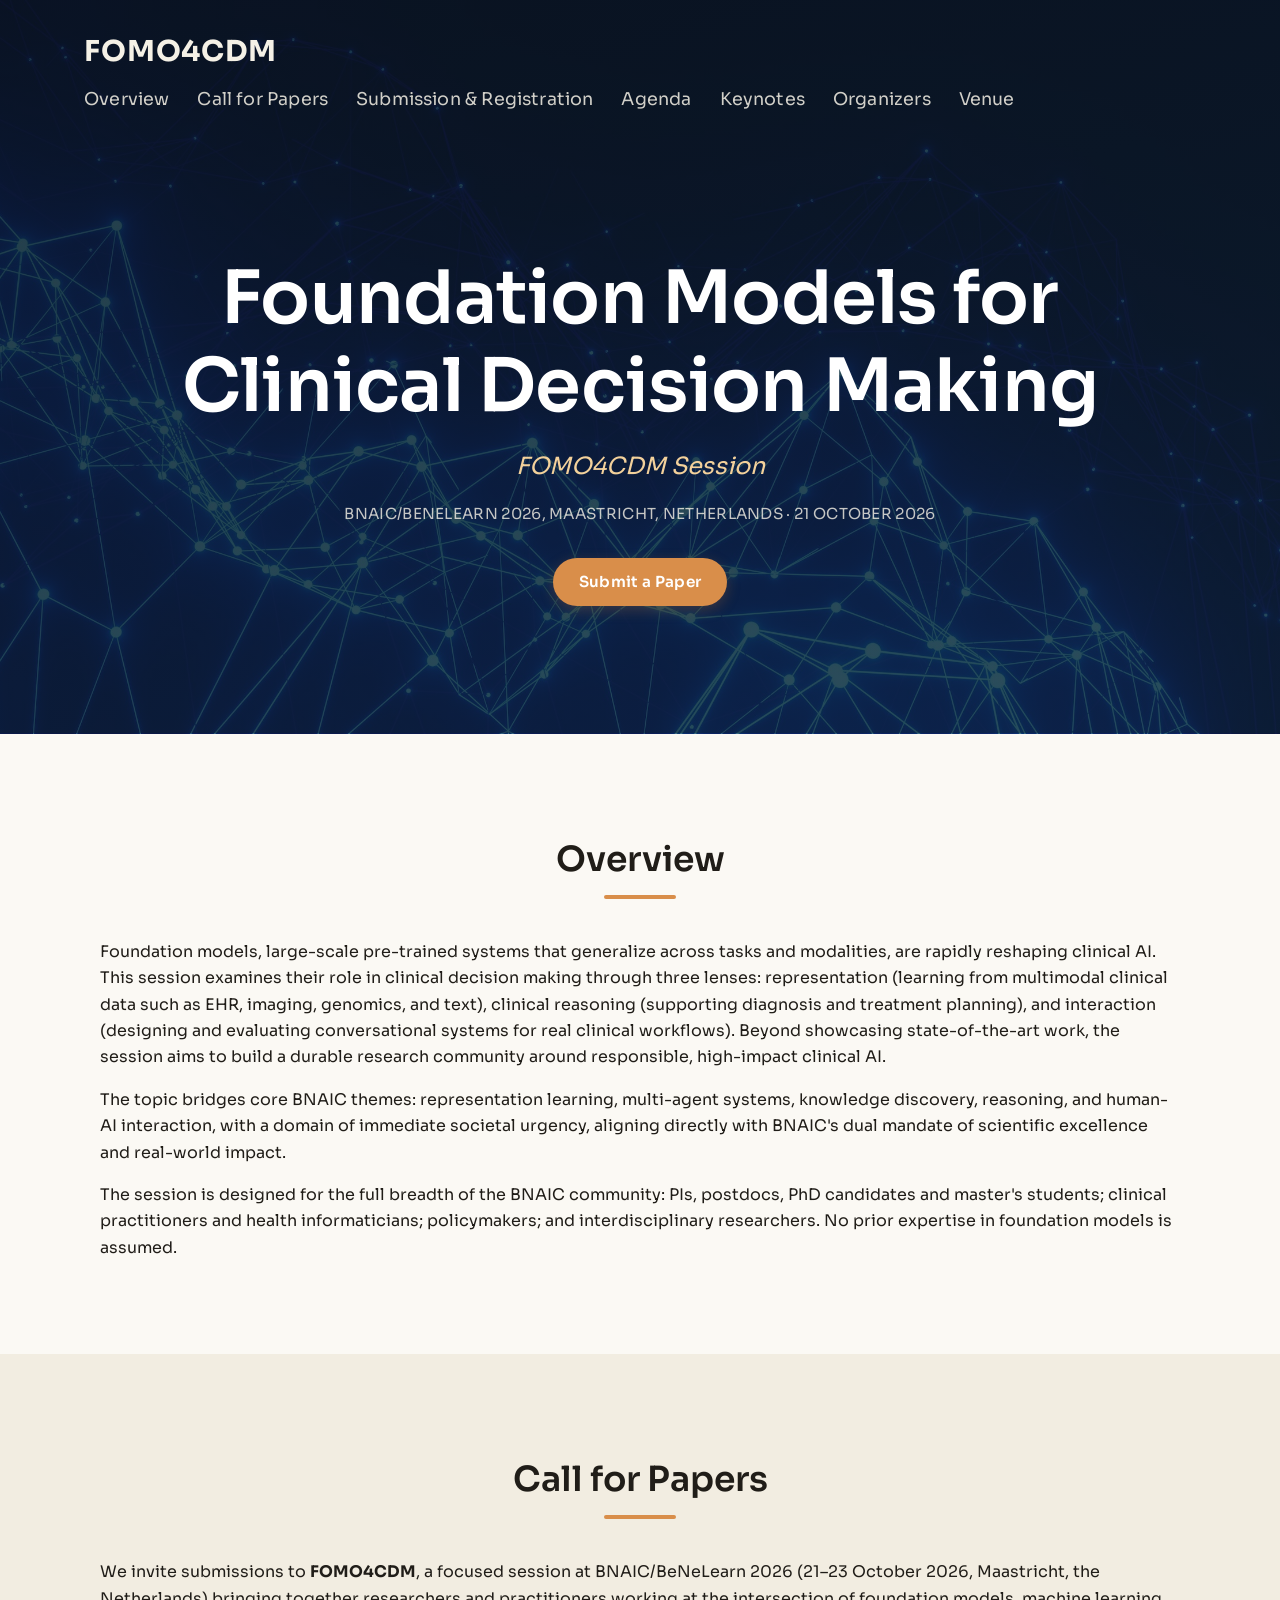
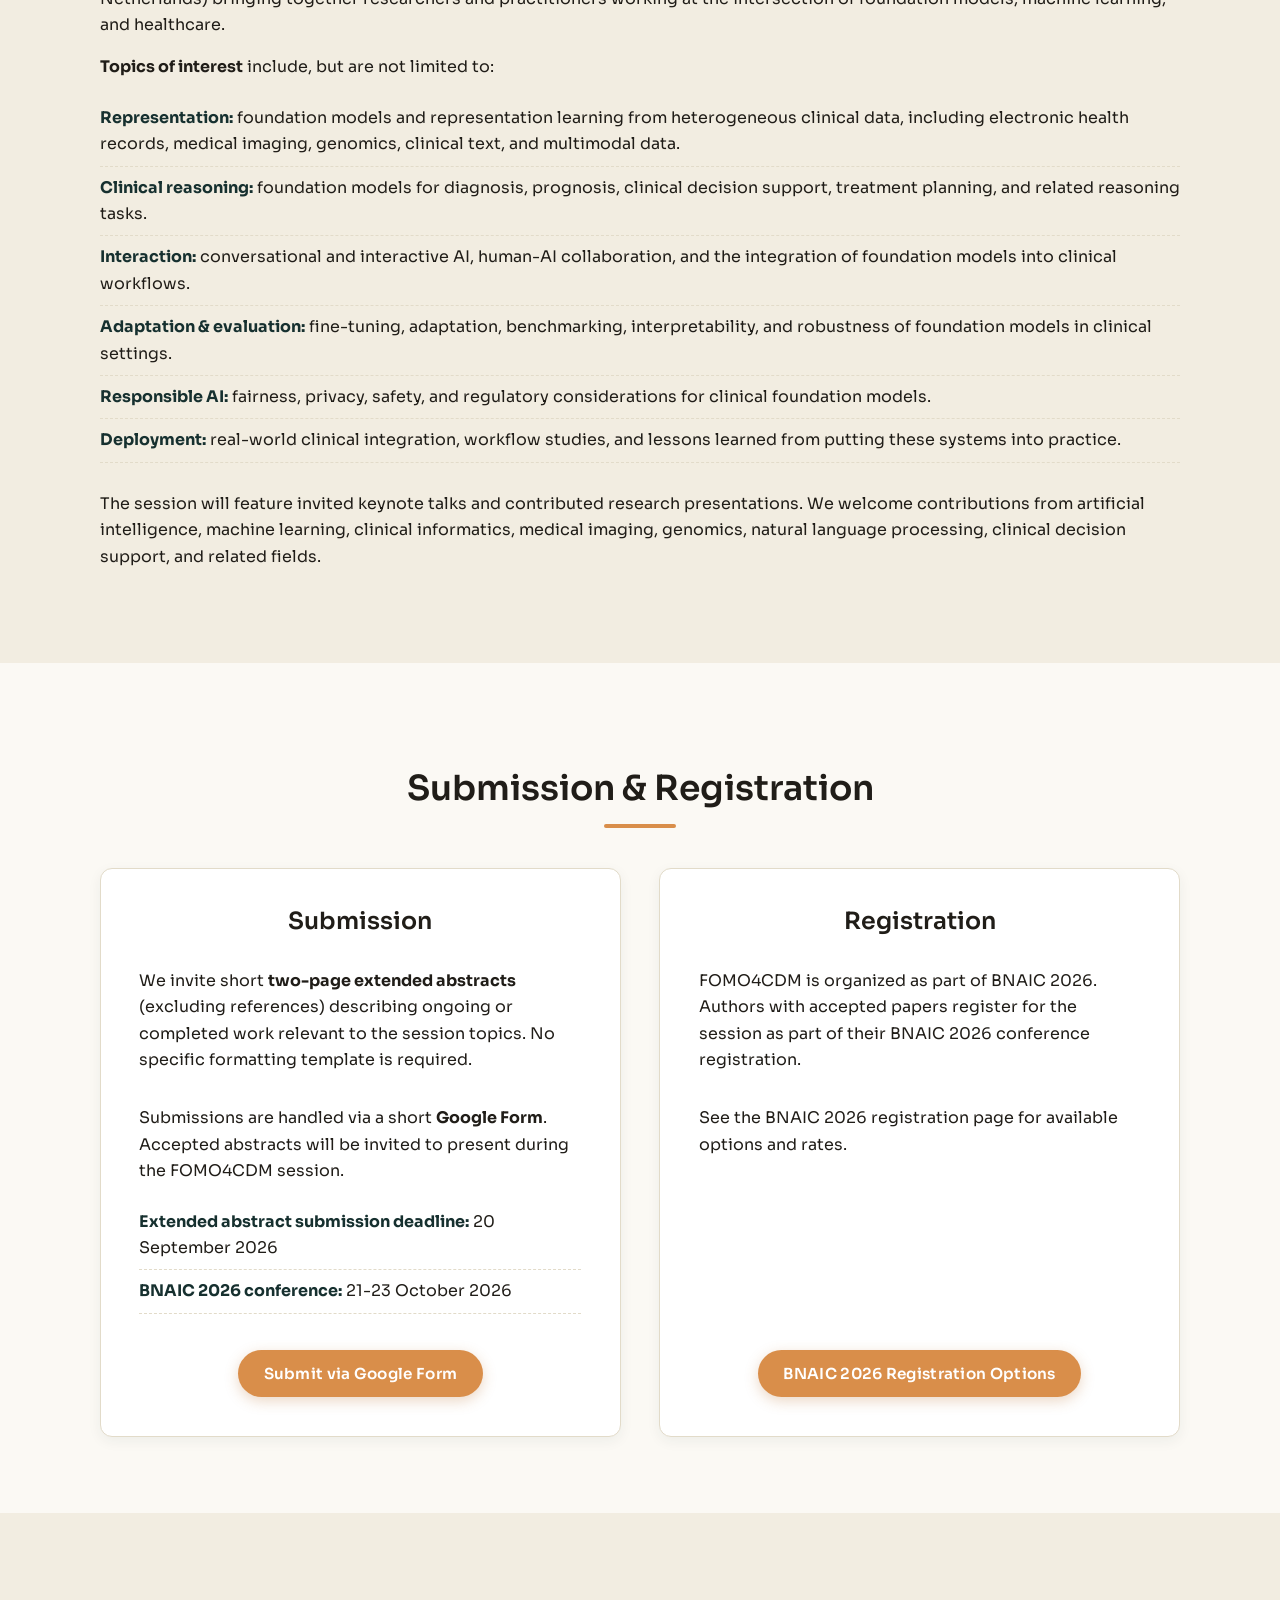
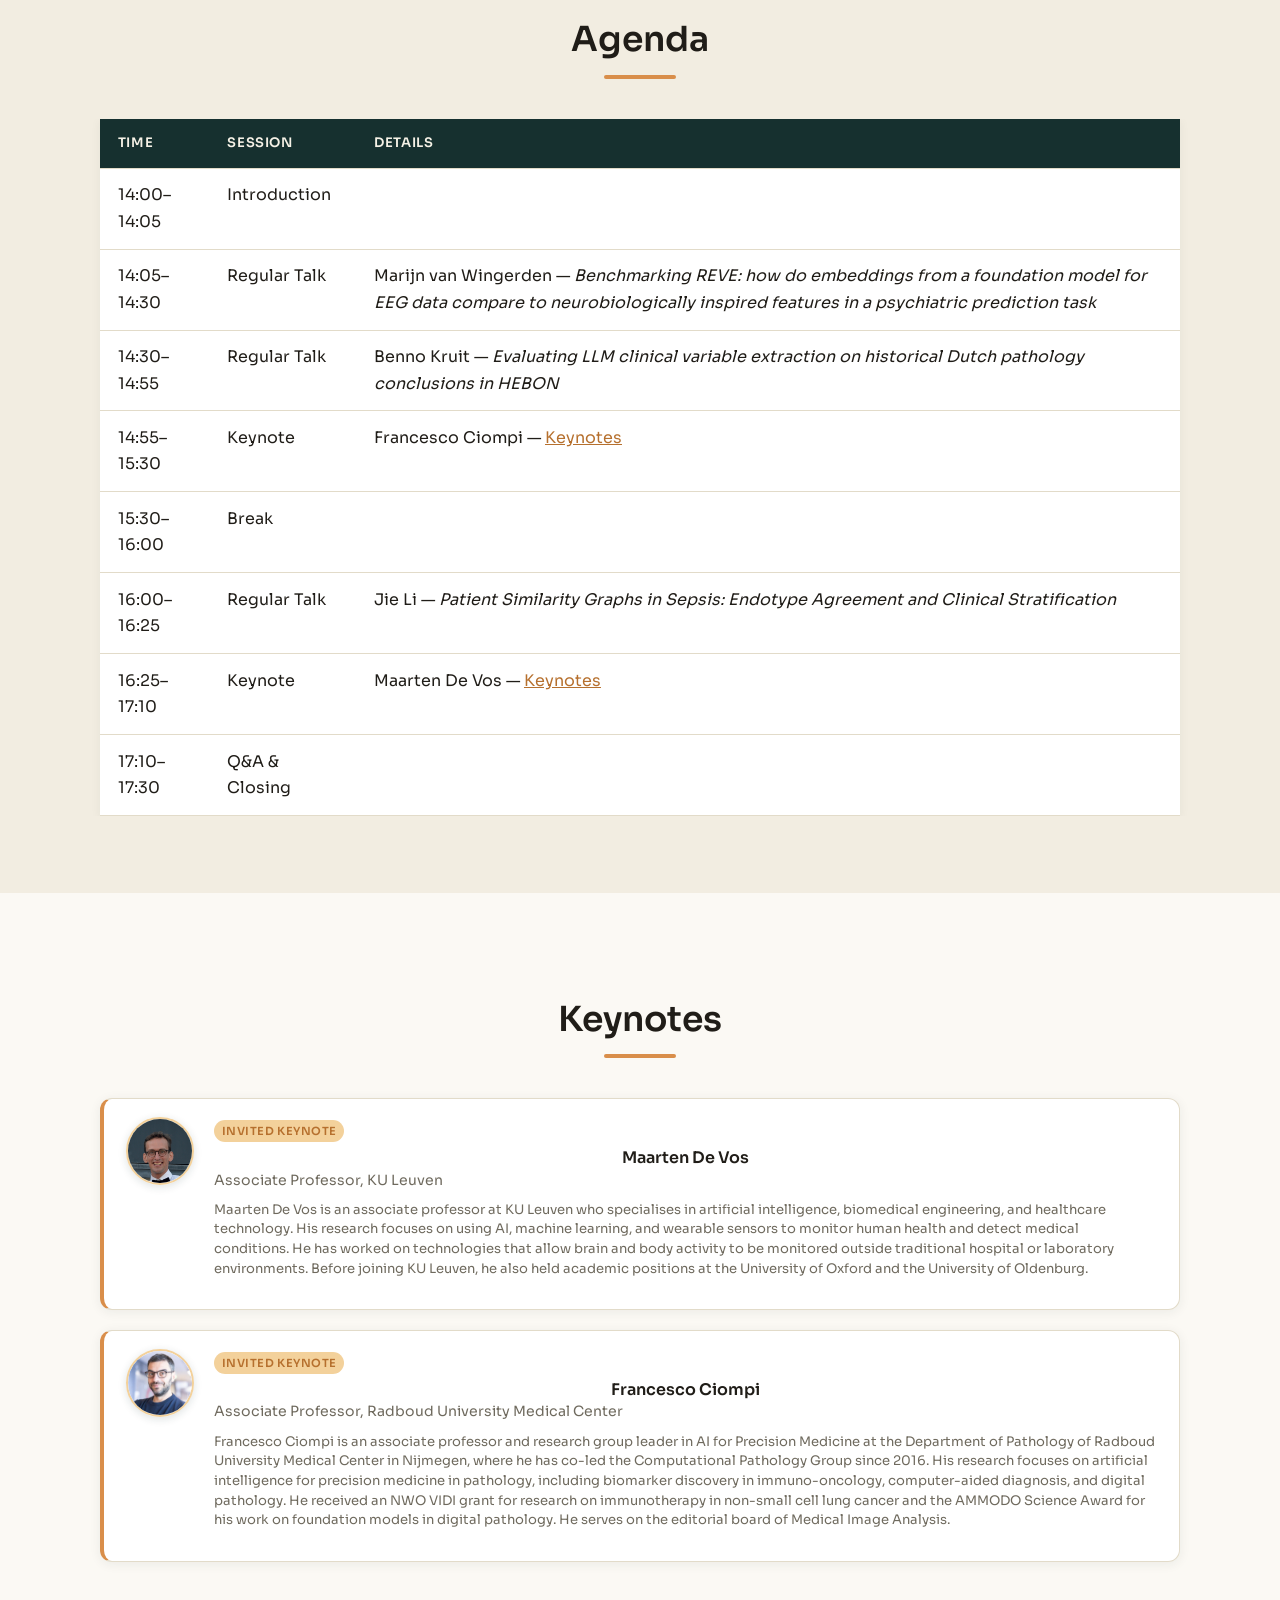
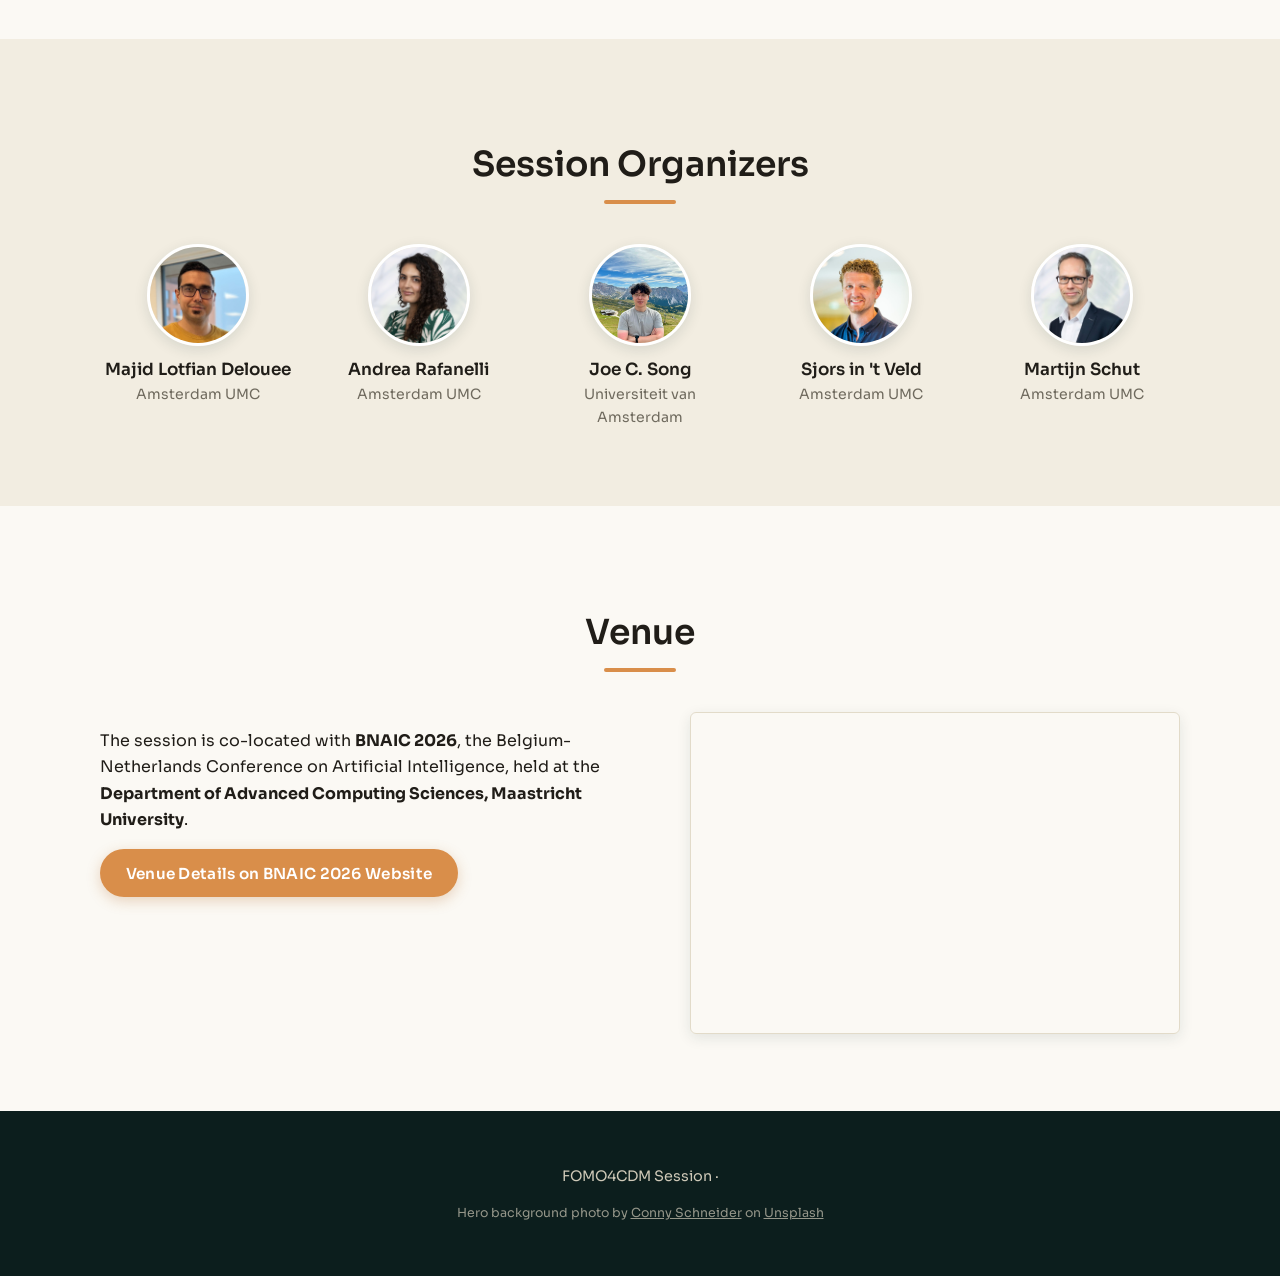
==== commit 8255b309: "feat: new update" ====
--- a/index.html
+++ b/index.html
@@ -134,17 +134,17 @@
             <tr>
               <td>14:05&ndash;14:30</td>
               <td>Regular Talk</td>
-              <td>Marijn van Wingerden &mdash; <em>Benchmarking REVE: how do embeddings from a foundation model for EEG data compare to neurobiologically inspired features in a psychiatric prediction task</em> (20 min + 5 min Q&amp;A)</td>
+              <td>Marijn van Wingerden &mdash; <em>Benchmarking REVE: how do embeddings from a foundation model for EEG data compare to neurobiologically inspired features in a psychiatric prediction task</em></td>
             </tr>
             <tr>
               <td>14:30&ndash;14:55</td>
               <td>Regular Talk</td>
-              <td>Benno Kruit &mdash; <em>Evaluating LLM clinical variable extraction on historical Dutch pathology conclusions in HEBON</em> (20 min + 5 min Q&amp;A)</td>
+              <td>Benno Kruit &mdash; <em>Evaluating LLM clinical variable extraction on historical Dutch pathology conclusions in HEBON</em></td>
             </tr>
             <tr>
               <td>14:55&ndash;15:30</td>
               <td>Keynote</td>
-              <td>Francesco Ciompi (online) &mdash; <a href="#panel">Keynotes</a> (30 min + 5 min Q&amp;A)</td>
+              <td>Francesco Ciompi &mdash; <a href="#panel">Keynotes</a></td>
             </tr>
             <tr>
               <td>15:30&ndash;16:00</td>
@@ -154,12 +154,12 @@
             <tr>
               <td>16:00&ndash;16:25</td>
               <td>Regular Talk</td>
-              <td>Jie Li &mdash; <em>Patient Similarity Graphs in Sepsis: Endotype Agreement and Clinical Stratification</em> (20 min + 5 min Q&amp;A)</td>
+              <td>Jie Li &mdash; <em>Patient Similarity Graphs in Sepsis: Endotype Agreement and Clinical Stratification</em></td>
             </tr>
             <tr>
               <td>16:25&ndash;17:10</td>
               <td>Keynote</td>
-              <td>Maarten De Vos (in person) &mdash; <a href="#panel">Keynotes</a> (40 min + 5 min Q&amp;A)</td>
+              <td>Maarten De Vos &mdash; <a href="#panel">Keynotes</a></td>
             </tr>
             <tr>
               <td>17:10&ndash;17:30</td>
